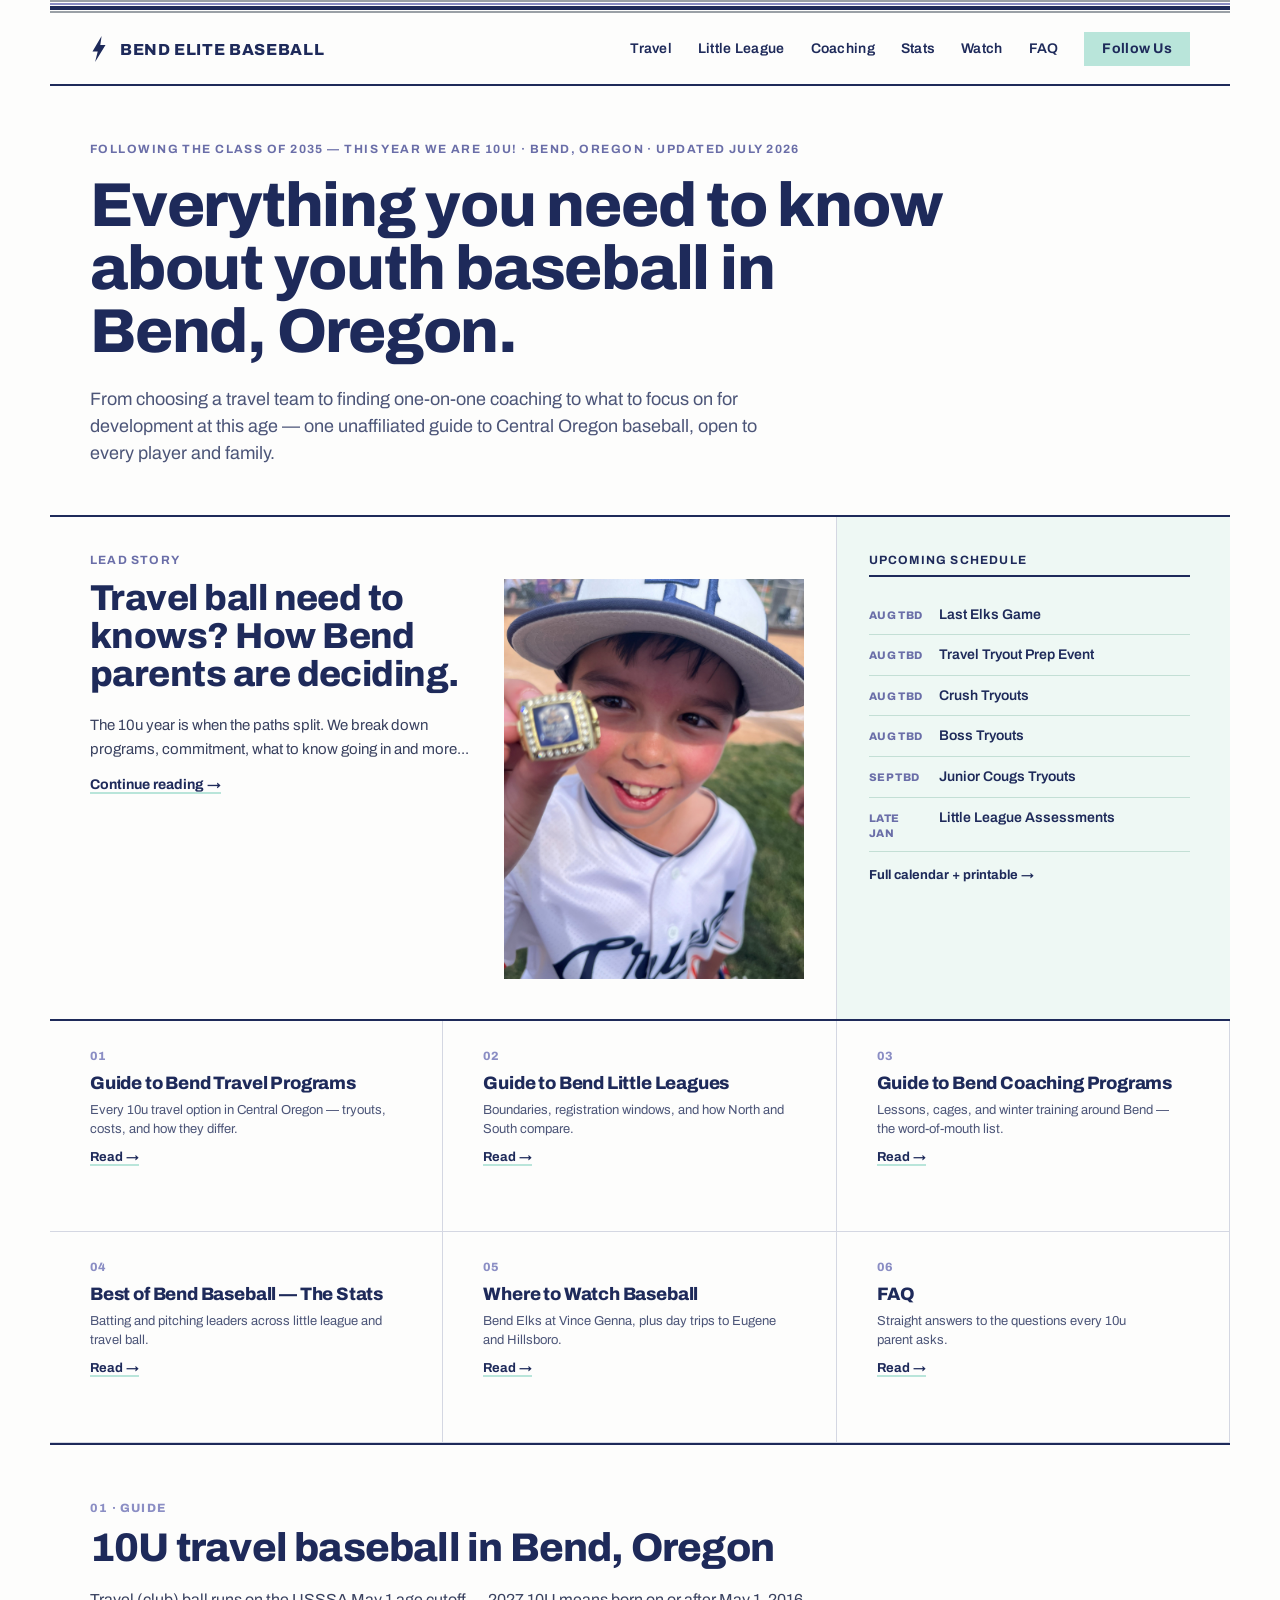
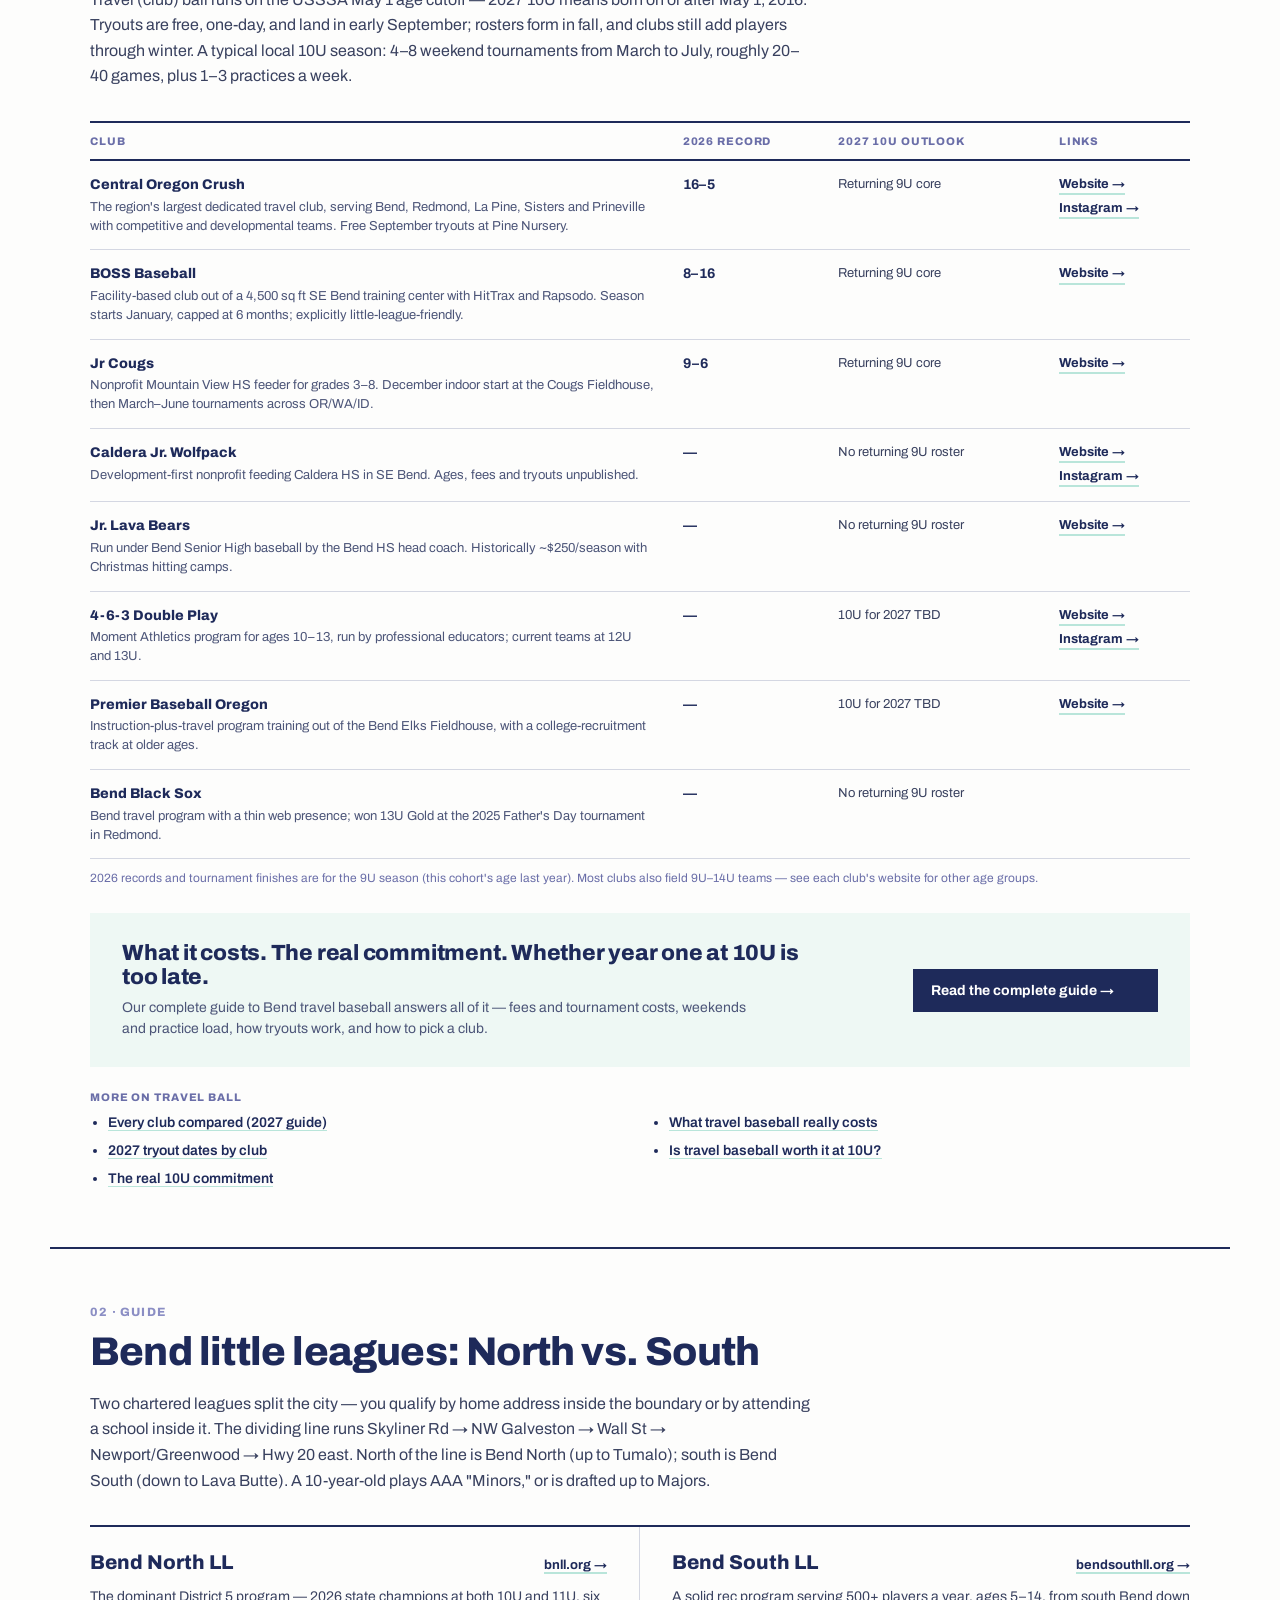
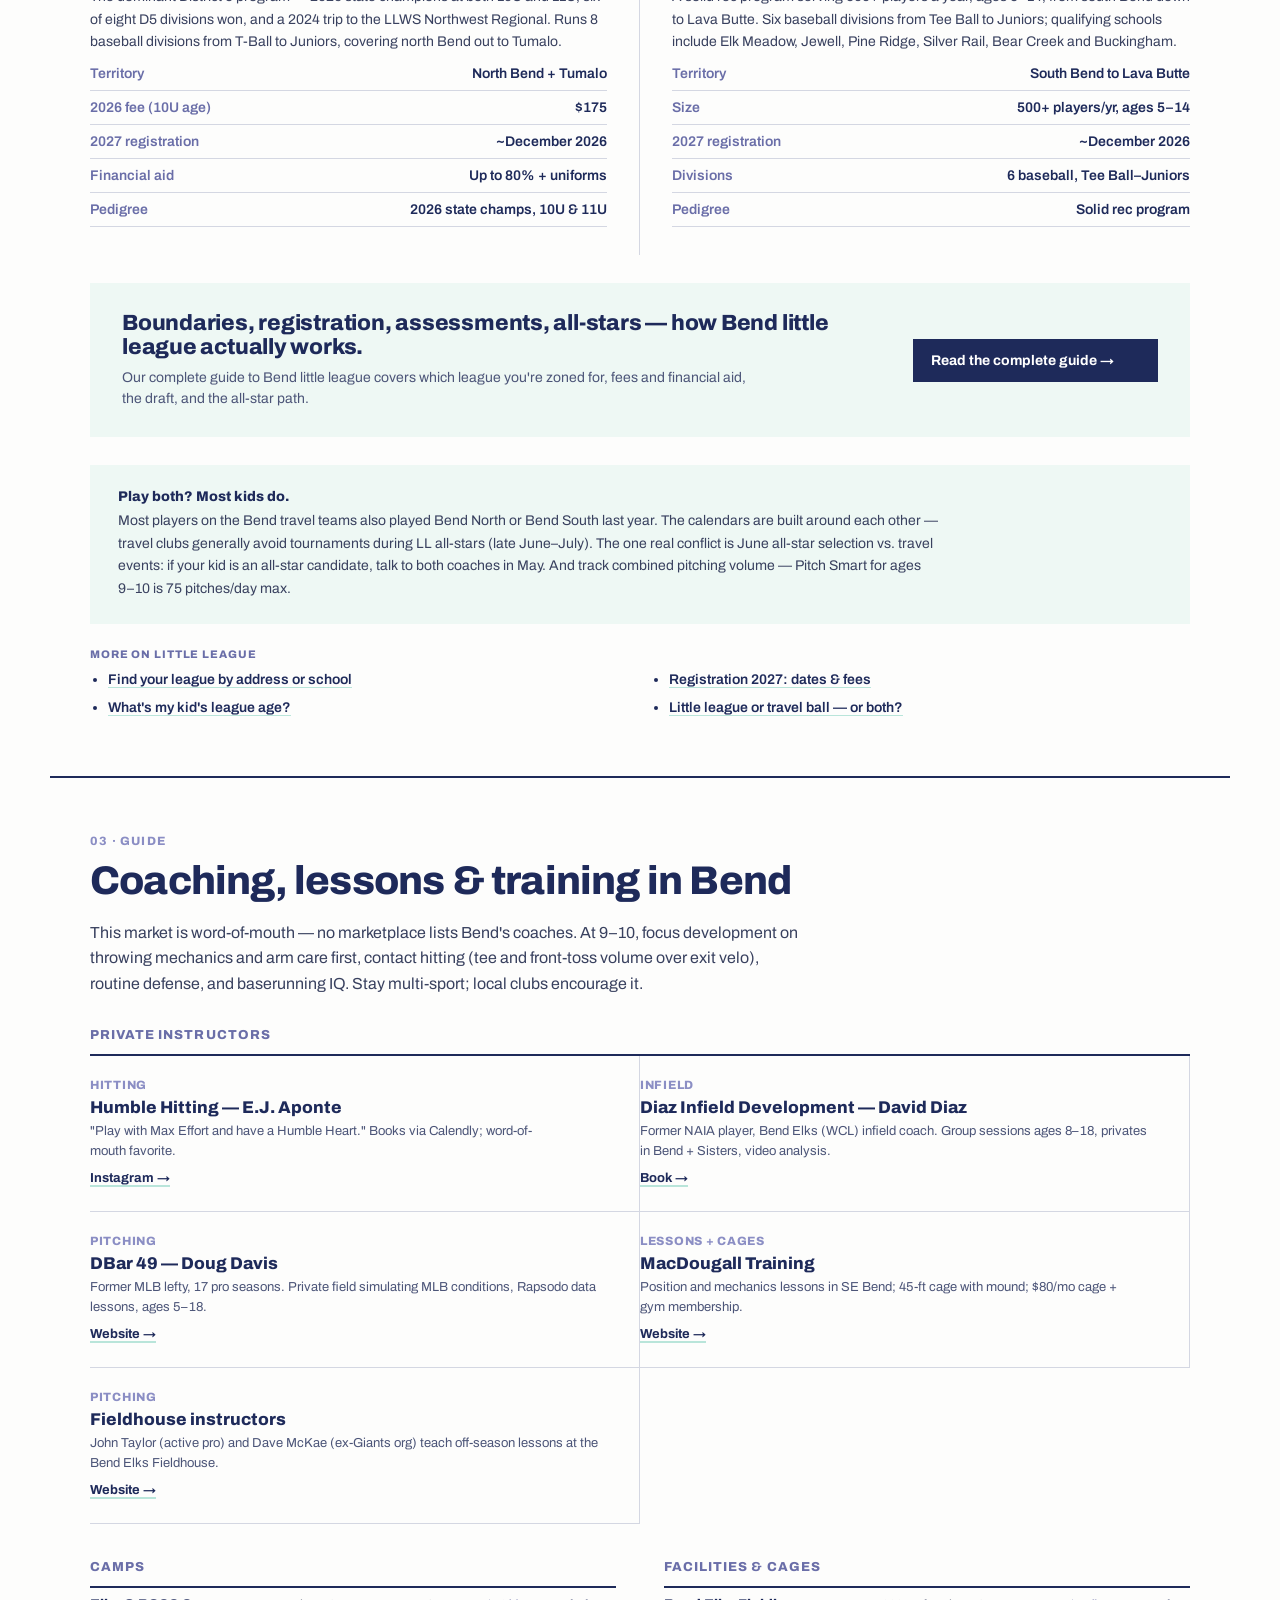
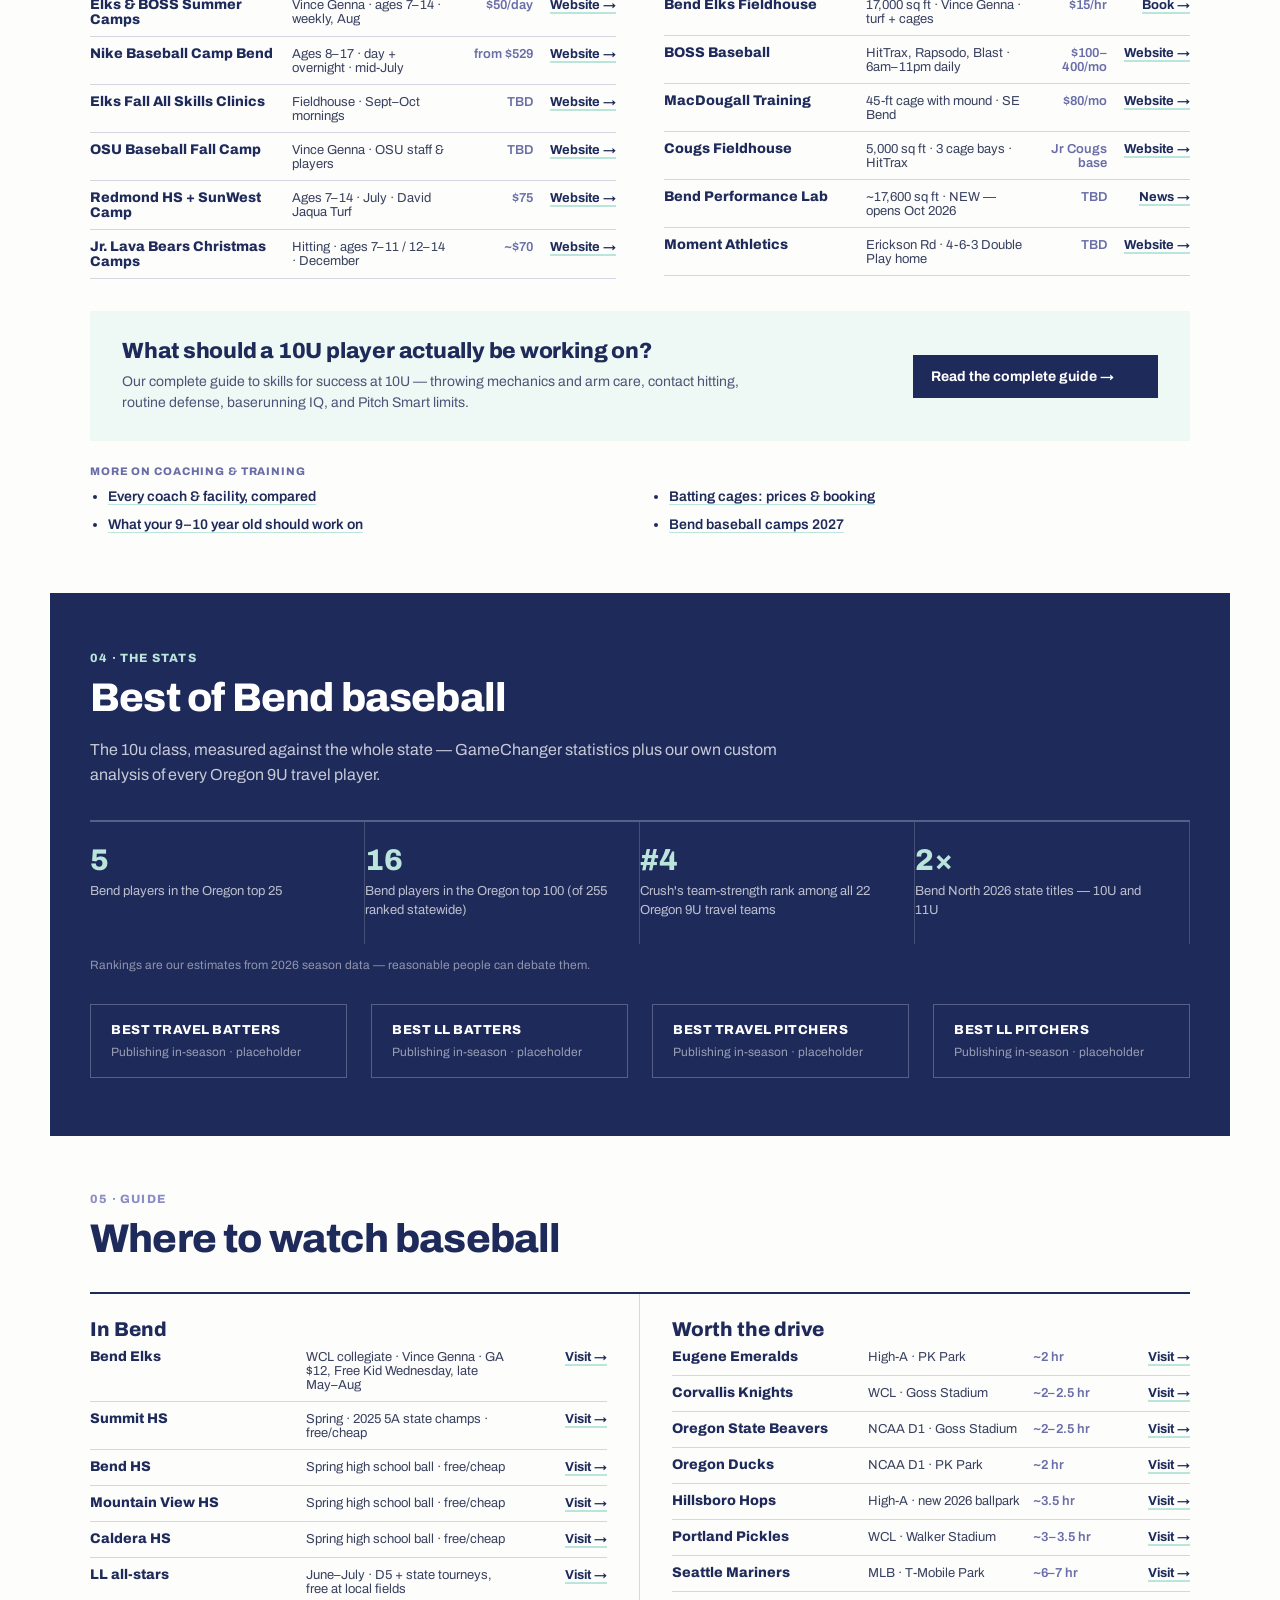
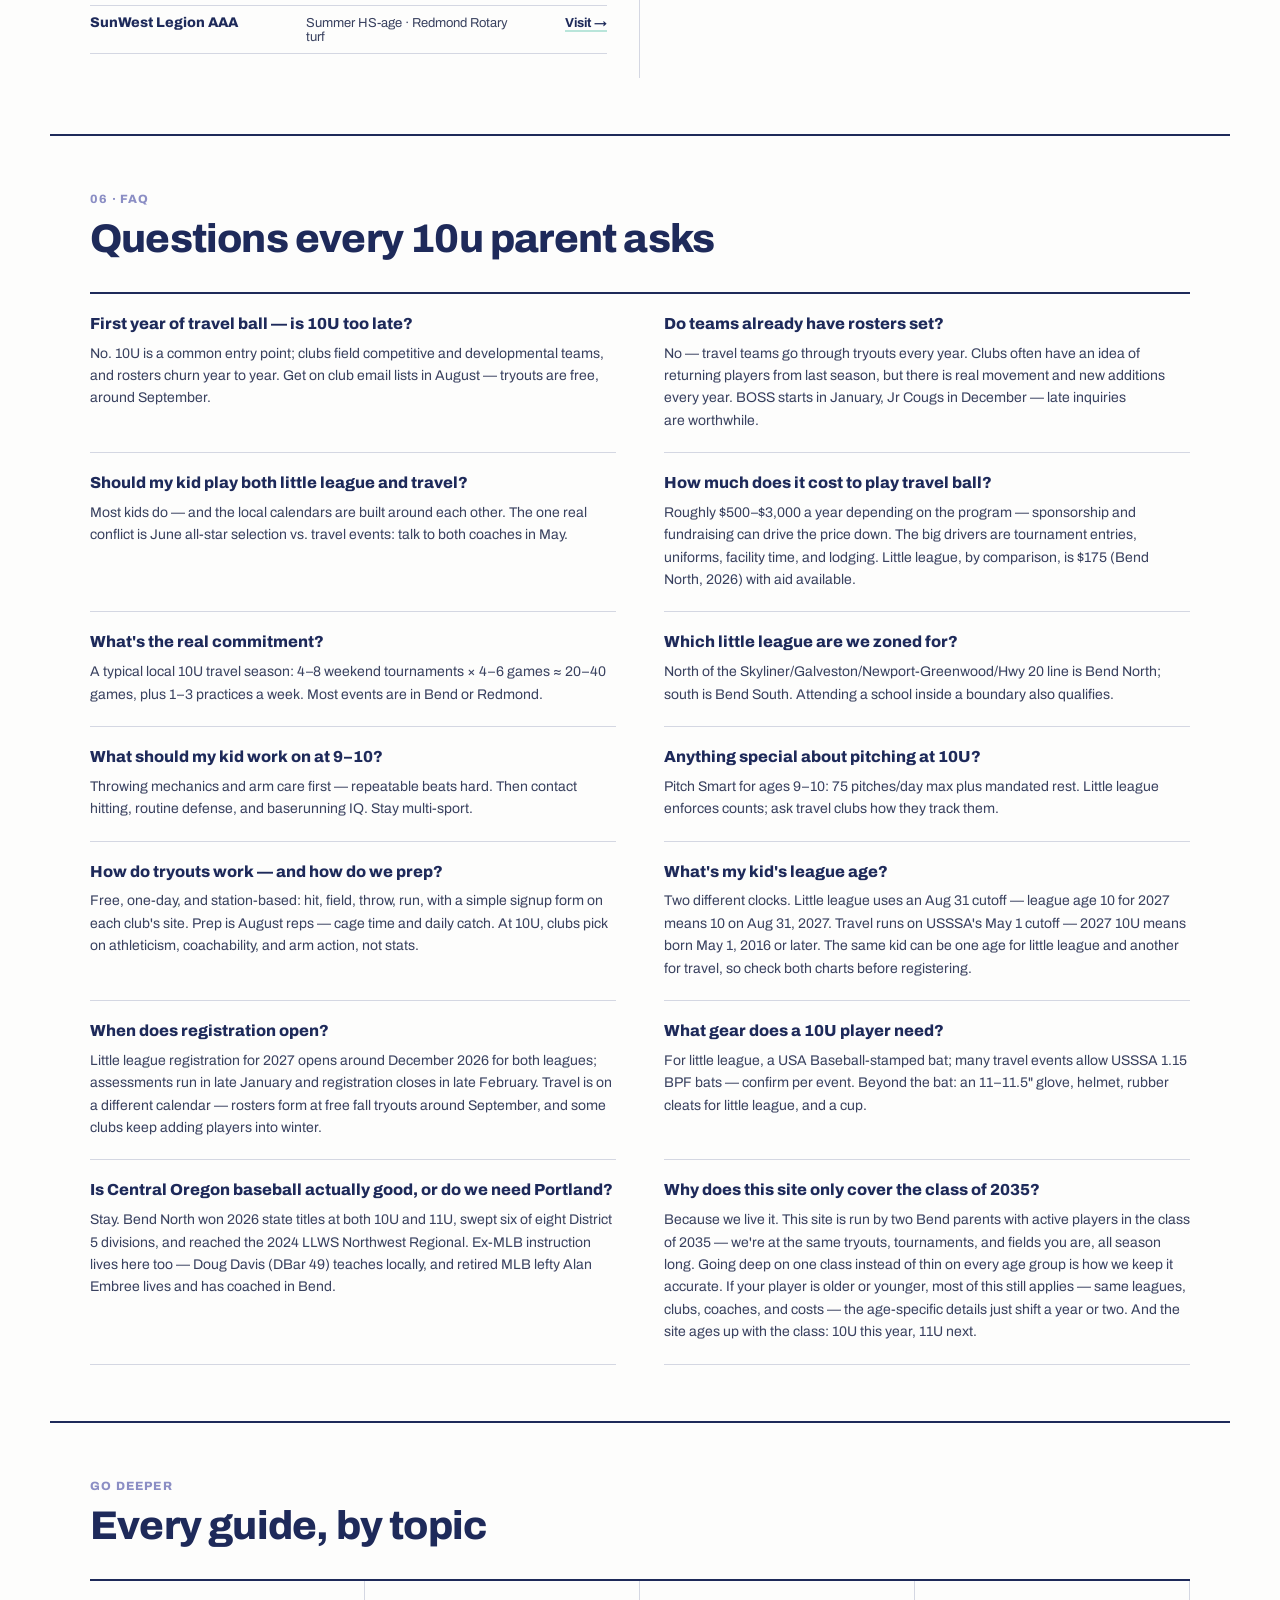
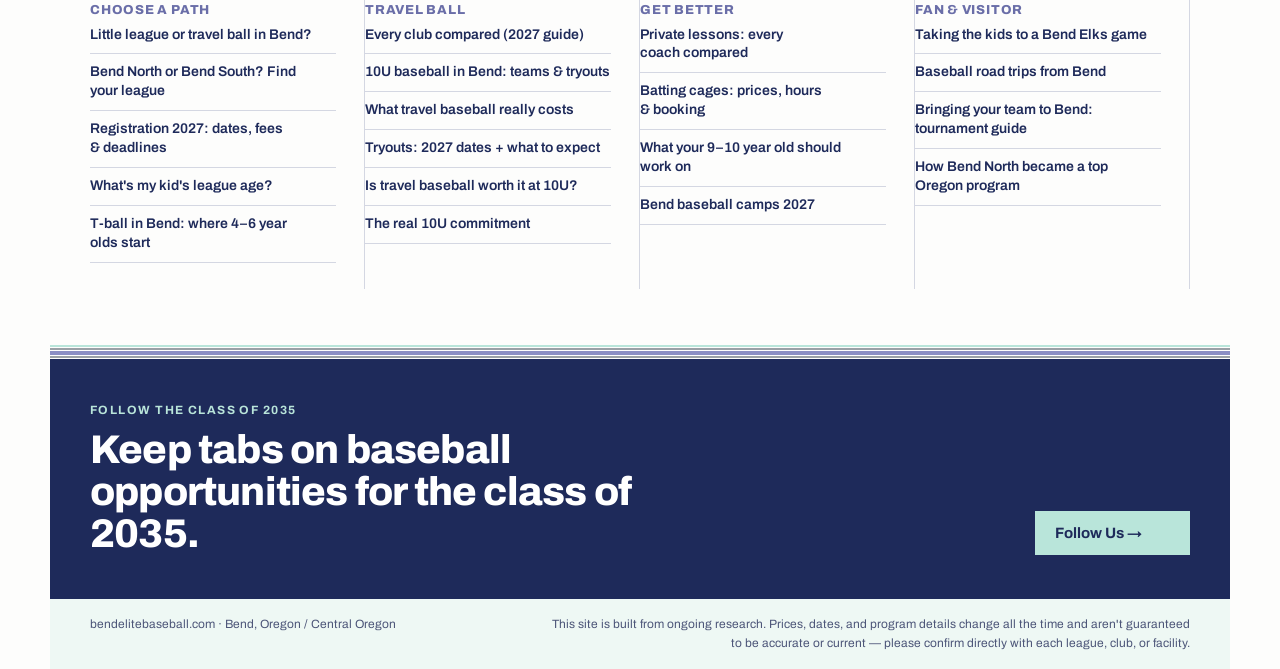
==== index.html @ acf5ce4c "Publish Bend Elite Baseball review site" ====
<!DOCTYPE html><html lang="en"> <head><meta charset="utf-8"><meta name="viewport" content="width=device-width, initial-scale=1"><title>Youth Baseball in Bend, Oregon — Travel Ball, Little League, Coaching &amp; Stats | Bend Elite Baseball</title><meta name="description" content="One unaffiliated guide to youth baseball in Bend and Central Oregon — travel clubs compared, Bend North vs. Bend South little league, private coaching, camps, statewide 10U stats, and where to watch. Following the class of 2035."><link rel="canonical" href="https://bendelitebaseball.com/"><meta property="og:title" content="Youth Baseball in Bend, Oregon — Travel Ball, Little League, Coaching &#38; Stats | Bend Elite Baseball"><meta property="og:description" content="One unaffiliated guide to youth baseball in Bend and Central Oregon — travel clubs compared, Bend North vs. Bend South little league, private coaching, camps, statewide 10U stats, and where to watch. Following the class of 2035."><meta property="og:type" content="website"><meta property="og:url" content="https://bendelitebaseball.com/"><link rel="preconnect" href="https://fonts.googleapis.com"><link rel="preconnect" href="https://fonts.gstatic.com" crossorigin><link href="https://fonts.googleapis.com/css2?family=Archivo:wght@400;600;700;800&display=swap" rel="stylesheet"><script type="application/ld+json">{"@context":"https://schema.org","@type":"FAQPage","mainEntity":[{"@type":"Question","name":"First year of travel ball — is 10U too late?","acceptedAnswer":{"@type":"Answer","text":"No. 10U is a common entry point; clubs field competitive and developmental teams, and rosters churn year to year. Get on club email lists in August — tryouts are free, around September."}},{"@type":"Question","name":"Do teams already have rosters set?","acceptedAnswer":{"@type":"Answer","text":"No — travel teams go through tryouts every year. Clubs often have an idea of returning players from last season, but there is real movement and new additions every year. BOSS starts in January, Jr Cougs in December — late inquiries are worthwhile."}},{"@type":"Question","name":"Should my kid play both little league and travel?","acceptedAnswer":{"@type":"Answer","text":"Most kids do — and the local calendars are built around each other. The one real conflict is June all-star selection vs. travel events: talk to both coaches in May."}},{"@type":"Question","name":"How much does it cost to play travel ball?","acceptedAnswer":{"@type":"Answer","text":"Roughly $500–$3,000 a year depending on the program — sponsorship and fundraising can drive the price down. The big drivers are tournament entries, uniforms, facility time, and lodging. Little league, by comparison, is $175 (Bend North, 2026) with aid available."}},{"@type":"Question","name":"What's the real commitment?","acceptedAnswer":{"@type":"Answer","text":"A typical local 10U travel season: 4–8 weekend tournaments × 4–6 games ≈ 20–40 games, plus 1–3 practices a week. Most events are in Bend or Redmond."}},{"@type":"Question","name":"Which little league are we zoned for?","acceptedAnswer":{"@type":"Answer","text":"North of the Skyliner/Galveston/Newport-Greenwood/Hwy 20 line is Bend North; south is Bend South. Attending a school inside a boundary also qualifies."}},{"@type":"Question","name":"What should my kid work on at 9–10?","acceptedAnswer":{"@type":"Answer","text":"Throwing mechanics and arm care first — repeatable beats hard. Then contact hitting, routine defense, and baserunning IQ. Stay multi-sport."}},{"@type":"Question","name":"Anything special about pitching at 10U?","acceptedAnswer":{"@type":"Answer","text":"Pitch Smart for ages 9–10: 75 pitches/day max plus mandated rest. Little league enforces counts; ask travel clubs how they track them."}},{"@type":"Question","name":"How do tryouts work — and how do we prep?","acceptedAnswer":{"@type":"Answer","text":"Free, one-day, and station-based: hit, field, throw, run, with a simple signup form on each club's site. Prep is August reps — cage time and daily catch. At 10U, clubs pick on athleticism, coachability, and arm action, not stats."}},{"@type":"Question","name":"What's my kid's league age?","acceptedAnswer":{"@type":"Answer","text":"Two different clocks. Little league uses an Aug 31 cutoff — league age 10 for 2027 means 10 on Aug 31, 2027. Travel runs on USSSA's May 1 cutoff — 2027 10U means born May 1, 2016 or later. The same kid can be one age for little league and another for travel, so check both charts before registering."}},{"@type":"Question","name":"When does registration open?","acceptedAnswer":{"@type":"Answer","text":"Little league registration for 2027 opens around December 2026 for both leagues; assessments run in late January and registration closes in late February. Travel is on a different calendar — rosters form at free fall tryouts around September, and some clubs keep adding players into winter."}},{"@type":"Question","name":"What gear does a 10U player need?","acceptedAnswer":{"@type":"Answer","text":"For little league, a USA Baseball-stamped bat; many travel events allow USSSA 1.15 BPF bats — confirm per event. Beyond the bat: an 11–11.5\" glove, helmet, rubber cleats for little league, and a cup."}},{"@type":"Question","name":"Is Central Oregon baseball actually good, or do we need Portland?","acceptedAnswer":{"@type":"Answer","text":"Stay. Bend North won 2026 state titles at both 10U and 11U, swept six of eight District 5 divisions, and reached the 2024 LLWS Northwest Regional. Ex-MLB instruction lives here too — Doug Davis (DBar 49) teaches locally, and retired MLB lefty Alan Embree lives and has coached in Bend."}},{"@type":"Question","name":"Why does this site only cover the class of 2035?","acceptedAnswer":{"@type":"Answer","text":"Because we live it. This site is run by two Bend parents with active players in the class of 2035 — we're at the same tryouts, tournaments, and fields you are, all season long. Going deep on one class instead of thin on every age group is how we keep it accurate. If your player is older or younger, most of this still applies — same leagues, clubs, coaches, and costs — the age-specific details just shift a year or two. And the site ages up with the class: 10U this year, 11U next."}}]}</script><link rel="stylesheet" href="/_astro/index.BP2WsEwS.css"></head> <body> <div class="page"> <div class="stripe-hem" aria-hidden="true"> <div style="background:#9aa0a6"></div> <div style="background:#8b8ec4"></div> <div style="background:#1e2a5a"></div> <div style="background:#9aa0a6"></div> <div style="background:#b9e5da"></div> </div> <header class="nav"> <div class="nav-brand"> <svg width="18" height="26" viewBox="0 0 12 20" fill="#1e2a5a" aria-hidden="true"> <path d="M8 0 L1 12 L5 12 L3 20 L11 7 L7 7 Z"></path> </svg> <span class="nav-brand-name">BEND ELITE BASEBALL</span> </div> <nav class="nav-links" aria-label="Sections"> <a href="#travel">Travel</a><a href="#littleleague">Little League</a><a href="#coaching">Coaching</a><a href="#stats">Stats</a><a href="#watch">Watch</a><a href="#faq">FAQ</a> <a href="#subscribe" class="btn-mint">Follow Us</a> </nav> </header> <section class="hero"> <p class="kicker">
FOLLOWING THE CLASS OF 2035 — THIS YEAR WE ARE 10U! · BEND, OREGON · UPDATED JULY 2026
</p> <h1>Everything you need to know about youth baseball in Bend, Oregon.</h1> <p class="hero-sub">
From choosing a travel team to finding one-on-one coaching to what to focus on for
          development at this age — one unaffiliated guide to Central Oregon baseball, open to every
          player and family.
</p> </section> <section class="lead-row"> <div class="lead-story"> <p class="lead-kicker">LEAD STORY</p> <div class="lead-grid"> <div> <h2>Travel ball need to knows? How Bend parents are deciding.</h2> <p class="lead-blurb">
The 10u year is when the paths split. We break down programs, commitment, what to
                know going in and more...
</p> <a href="#travel" class="link-mint">Continue reading →</a> </div> <div class="lead-photo"> <img src="/images/jack.jpg" alt="10u player holding a championship ring"> </div> </div> </div> <aside class="schedule"> <p class="schedule-head">UPCOMING SCHEDULE</p> <div class="schedule-row"> <span class="schedule-date">AUG TBD</span> <span class="schedule-name">Last Elks Game</span> </div><div class="schedule-row"> <span class="schedule-date">AUG TBD</span> <span class="schedule-name">Travel Tryout Prep Event</span> </div><div class="schedule-row"> <span class="schedule-date">AUG TBD</span> <span class="schedule-name">Crush Tryouts</span> </div><div class="schedule-row"> <span class="schedule-date">AUG TBD</span> <span class="schedule-name">Boss Tryouts</span> </div><div class="schedule-row"> <span class="schedule-date">SEP TBD</span> <span class="schedule-name">Junior Cougs Tryouts</span> </div><div class="schedule-row"> <span class="schedule-date">LATE JAN</span> <span class="schedule-name">Little League Assessments</span> </div> <a href="#calendar" class="schedule-more">Full calendar + printable →</a> </aside> </section> <section class="guide-grid"> <a href="#travel" class="guide-cell"> <div class="guide-num">01</div> <h3>Guide to Bend Travel Programs</h3> <div class="guide-blurb">Every 10u travel option in Central Oregon — tryouts, costs, and how they differ.</div> <div class="guide-read">Read →</div> </a><a href="#littleleague" class="guide-cell"> <div class="guide-num">02</div> <h3>Guide to Bend Little Leagues</h3> <div class="guide-blurb">Boundaries, registration windows, and how North and South compare.</div> <div class="guide-read">Read →</div> </a><a href="#coaching" class="guide-cell"> <div class="guide-num">03</div> <h3>Guide to Bend Coaching Programs</h3> <div class="guide-blurb">Lessons, cages, and winter training around Bend — the word-of-mouth list.</div> <div class="guide-read">Read →</div> </a><a href="#stats" class="guide-cell"> <div class="guide-num">04</div> <h3>Best of Bend Baseball — The Stats</h3> <div class="guide-blurb">Batting and pitching leaders across little league and travel ball.</div> <div class="guide-read">Read →</div> </a><a href="#watch" class="guide-cell"> <div class="guide-num">05</div> <h3>Where to Watch Baseball</h3> <div class="guide-blurb">Bend Elks at Vince Genna, plus day trips to Eugene and Hillsboro.</div> <div class="guide-read">Read →</div> </a><a href="#faq" class="guide-cell"> <div class="guide-num">06</div> <h3>FAQ</h3> <div class="guide-blurb">Straight answers to the questions every 10u parent asks.</div> <div class="guide-read">Read →</div> </a> </section> <!-- ============ TRAVEL ============ --> <section id="travel" class="section"> <p class="section-kicker">01 · GUIDE</p> <h2>10U travel baseball in Bend, Oregon</h2> <p class="section-intro">
Travel (club) ball runs on the USSSA May 1 age cutoff — 2027 10U means born on or after
          May 1, 2016. Tryouts are free, one-day, and land in early September; rosters form in fall,
          and clubs still add players through winter. A typical local 10U season: 4–8 weekend
          tournaments from March to July, roughly 20–40 games, plus 1–3 practices a week.
</p> <div class="club-table"> <div class="club-head"> <span>CLUB</span><span>2026 RECORD</span><span>2027 10U OUTLOOK</span><span>LINKS</span> </div> <div class="club-row"> <span> <span class="club-name">Central Oregon Crush</span> <span class="club-identity">The region&#39;s largest dedicated travel club, serving Bend, Redmond, La Pine, Sisters and Prineville with competitive and developmental teams. Free September tryouts at Pine Nursery.</span> </span> <span class="club-rank">16–5</span> <span class="club-outlook">Returning 9U core</span> <span class="club-links"> <a href="https://www.centraloregoncrush.com/" target="_blank" rel="noopener" class="link-out">
Website →
</a>  <a href="https://www.instagram.com/co_crush_official/" target="_blank" rel="noopener" class="link-out">
Instagram →
</a> </span> </div><div class="club-row"> <span> <span class="club-name">BOSS Baseball</span> <span class="club-identity">Facility-based club out of a 4,500 sq ft SE Bend training center with HitTrax and Rapsodo. Season starts January, capped at 6 months; explicitly little-league-friendly.</span> </span> <span class="club-rank">8–16</span> <span class="club-outlook">Returning 9U core</span> <span class="club-links"> <a href="https://www.bossbaseballperformance.com/" target="_blank" rel="noopener" class="link-out">
Website →
</a>   </span> </div><div class="club-row"> <span> <span class="club-name">Jr Cougs</span> <span class="club-identity">Nonprofit Mountain View HS feeder for grades 3–8. December indoor start at the Cougs Fieldhouse, then March–June tournaments across OR/WA/ID.</span> </span> <span class="club-rank">9–6</span> <span class="club-outlook">Returning 9U core</span> <span class="club-links"> <a href="https://www.cougsbaseball.com/jrcougs" target="_blank" rel="noopener" class="link-out">
Website →
</a>   </span> </div><div class="club-row"> <span> <span class="club-name">Caldera Jr. Wolfpack</span> <span class="club-identity">Development-first nonprofit feeding Caldera HS in SE Bend. Ages, fees and tryouts unpublished.</span> </span> <span class="club-rank">—</span> <span class="club-outlook">No returning 9U roster</span> <span class="club-links"> <a href="https://jrwolfpackbaseball.godaddysites.com/" target="_blank" rel="noopener" class="link-out">
Website →
</a>  <a href="https://www.instagram.com/calderajrwolfpack/" target="_blank" rel="noopener" class="link-out">
Instagram →
</a> </span> </div><div class="club-row"> <span> <span class="club-name">Jr. Lava Bears</span> <span class="club-identity">Run under Bend Senior High baseball by the Bend HS head coach. Historically ~$250/season with Christmas hitting camps.</span> </span> <span class="club-rank">—</span> <span class="club-outlook">No returning 9U roster</span> <span class="club-links"> <a href="https://bendhighbaseball.wordpress.com/jr-lavabears/" target="_blank" rel="noopener" class="link-out">
Website →
</a>   </span> </div><div class="club-row"> <span> <span class="club-name">4-6-3 Double Play</span> <span class="club-identity">Moment Athletics program for ages 10–13, run by professional educators; current teams at 12U and 13U.</span> </span> <span class="club-rank">—</span> <span class="club-outlook">10U for 2027 TBD</span> <span class="club-links"> <a href="https://www.momentathleticsbend.com/4-6-3-double-play-baseball" target="_blank" rel="noopener" class="link-out">
Website →
</a>  <a href="https://www.instagram.com/doubleplaybaseballbend/" target="_blank" rel="noopener" class="link-out">
Instagram →
</a> </span> </div><div class="club-row"> <span> <span class="club-name">Premier Baseball Oregon</span> <span class="club-identity">Instruction-plus-travel program training out of the Bend Elks Fieldhouse, with a college-recruitment track at older ages.</span> </span> <span class="club-rank">—</span> <span class="club-outlook">10U for 2027 TBD</span> <span class="club-links"> <a href="https://www.premierbaseballoregon.com/" target="_blank" rel="noopener" class="link-out">
Website →
</a>   </span> </div><div class="club-row"> <span> <span class="club-name">Bend Black Sox</span> <span class="club-identity">Bend travel program with a thin web presence; won 13U Gold at the 2025 Father&#39;s Day tournament in Redmond.</span> </span> <span class="club-rank">—</span> <span class="club-outlook">No returning 9U roster</span> <span class="club-links">    </span> </div> <p class="table-footnote">
2026 records and tournament finishes are for the 9U season (this cohort's age last
            year). Most clubs also field 9U–14U teams — see each club's website for other age
            groups.
</p> </div> <div class="cta-band"> <div> <h3>What it costs. The real commitment. Whether year one at 10U is too late.</h3> <p class="cta-sub">
Our complete guide to Bend travel baseball answers all of it — fees and tournament
              costs, weekends and practice load, how tryouts work, and how to pick a club.
</p> </div> <a href="#subscribe" class="btn-navy">Read the complete guide →</a> </div> <div class="more-links"> <p class="more-links-head">MORE ON TRAVEL BALL</p> <ul> <li> <a href="#subscribe">Every club compared (2027 guide)</a> </li><li> <a href="#subscribe">What travel baseball really costs</a> </li><li> <a href="#subscribe">2027 tryout dates by club</a> </li><li> <a href="#subscribe">Is travel baseball worth it at 10U?</a> </li><li> <a href="#subscribe">The real 10U commitment</a> </li> </ul> </div> </section> <!-- ============ LITTLE LEAGUE ============ --> <section id="littleleague" class="section"> <p class="section-kicker">02 · GUIDE</p> <h2>Bend little leagues: North vs. South</h2> <p class="section-intro">
Two chartered leagues split the city — you qualify by home address inside the boundary or
          by attending a school inside it. The dividing line runs Skyliner Rd → NW Galveston → Wall
          St → Newport/Greenwood → Hwy 20 east. North of the line is Bend North (up to Tumalo);
          south is Bend South (down to Lava Butte). A 10-year-old plays AAA "Minors," or is drafted
          up to Majors.
</p> <div class="ll-grid"> <div class="ll-card"> <div class="ll-card-head"> <h3>Bend North LL</h3> <a href="https://www.bnll.org/" target="_blank" rel="noopener">bnll.org →</a> </div> <p>
The dominant District 5 program — 2026 state champions at both 10U and 11U, six of
              eight D5 divisions won, and a 2024 trip to the LLWS Northwest Regional. Runs 8
              baseball divisions from T-Ball to Juniors, covering north Bend out to Tumalo.
</p> <div class="kv-row"> <span class="kv-k">Territory</span> <span class="kv-v">North Bend + Tumalo</span> </div><div class="kv-row"> <span class="kv-k">2026 fee (10U age)</span> <span class="kv-v">$175</span> </div><div class="kv-row"> <span class="kv-k">2027 registration</span> <span class="kv-v">~December 2026</span> </div><div class="kv-row"> <span class="kv-k">Financial aid</span> <span class="kv-v">Up to 80% + uniforms</span> </div><div class="kv-row"> <span class="kv-k">Pedigree</span> <span class="kv-v">2026 state champs, 10U &amp; 11U</span> </div> </div> <div class="ll-card"> <div class="ll-card-head"> <h3>Bend South LL</h3> <a href="https://www.bendsouthll.org/" target="_blank" rel="noopener">
bendsouthll.org →
</a> </div> <p>
A solid rec program serving 500+ players a year, ages 5–14, from south Bend down to
              Lava Butte. Six baseball divisions from Tee Ball to Juniors; qualifying schools
              include Elk Meadow, Jewell, Pine Ridge, Silver Rail, Bear Creek and Buckingham.
</p> <div class="kv-row"> <span class="kv-k">Territory</span> <span class="kv-v">South Bend to Lava Butte</span> </div><div class="kv-row"> <span class="kv-k">Size</span> <span class="kv-v">500+ players/yr, ages 5–14</span> </div><div class="kv-row"> <span class="kv-k">2027 registration</span> <span class="kv-v">~December 2026</span> </div><div class="kv-row"> <span class="kv-k">Divisions</span> <span class="kv-v">6 baseball, Tee Ball–Juniors</span> </div><div class="kv-row"> <span class="kv-k">Pedigree</span> <span class="kv-v">Solid rec program</span> </div> </div> </div> <div class="cta-band"> <div> <h3>Boundaries, registration, assessments, all-stars — how Bend little league actually works.</h3> <p class="cta-sub">
Our complete guide to Bend little league covers which league you're zoned for, fees
              and financial aid, the draft, and the all-star path.
</p> </div> <a href="#subscribe" class="btn-navy">Read the complete guide →</a> </div> <div class="callout"> <h3>Play both? Most kids do.</h3> <p>
Most players on the Bend travel teams also played Bend North or Bend South last year.
            The calendars are built around each other — travel clubs generally avoid tournaments
            during LL all-stars (late June–July). The one real conflict is June all-star selection
            vs. travel events: if your kid is an all-star candidate, talk to both coaches in May.
            And track combined pitching volume — Pitch Smart for ages 9–10 is 75 pitches/day max.
</p> </div> <div class="more-links"> <p class="more-links-head">MORE ON LITTLE LEAGUE</p> <ul> <li> <a href="#subscribe">Find your league by address or school</a> </li><li> <a href="#subscribe">Registration 2027: dates &amp; fees</a> </li><li> <a href="#subscribe">What&#39;s my kid&#39;s league age?</a> </li><li> <a href="#subscribe">Little league or travel ball — or both?</a> </li> </ul> </div> </section> <!-- ============ COACHING ============ --> <section id="coaching" class="section"> <p class="section-kicker">03 · GUIDE</p> <h2>Coaching, lessons &amp; training in Bend</h2> <p class="section-intro">
This market is word-of-mouth — no marketplace lists Bend's coaches. At 9–10, focus
          development on throwing mechanics and arm care first, contact hitting (tee and front-toss
          volume over exit velo), routine defense, and baserunning IQ. Stay multi-sport; local clubs
          encourage it.
</p> <p class="subhead" style="margin-top:32px">PRIVATE INSTRUCTORS</p> <div class="coach-grid"> <div class="coach-card"> <div class="coach-tag">HITTING</div> <h3>Humble Hitting — E.J. Aponte</h3> <div class="coach-blurb">&quot;Play with Max Effort and have a Humble Heart.&quot; Books via Calendly; word-of-mouth favorite.</div> <a href="https://www.instagram.com/humble.hitting/" target="_blank" rel="noopener" class="link-out"> Instagram → </a> </div><div class="coach-card"> <div class="coach-tag">INFIELD</div> <h3>Diaz Infield Development — David Diaz</h3> <div class="coach-blurb">Former NAIA player, Bend Elks (WCL) infield coach. Group sessions ages 8–18, privates in Bend + Sisters, video analysis.</div> <a href="https://linktr.ee/diazinfielddevelopment" target="_blank" rel="noopener" class="link-out"> Book → </a> </div><div class="coach-card"> <div class="coach-tag">PITCHING</div> <h3>DBar 49 — Doug Davis</h3> <div class="coach-blurb">Former MLB lefty, 17 pro seasons. Private field simulating MLB conditions, Rapsodo data lessons, ages 5–18.</div> <a href="https://dbar49.com/" target="_blank" rel="noopener" class="link-out"> Website → </a> </div><div class="coach-card"> <div class="coach-tag">LESSONS + CAGES</div> <h3>MacDougall Training</h3> <div class="coach-blurb">Position and mechanics lessons in SE Bend; 45-ft cage with mound; $80/mo cage + gym membership.</div> <a href="https://www.macdougallbaseball.com/" target="_blank" rel="noopener" class="link-out"> Website → </a> </div><div class="coach-card"> <div class="coach-tag">PITCHING</div> <h3>Fieldhouse instructors</h3> <div class="coach-blurb">John Taylor (active pro) and Dave McKae (ex-Giants org) teach off-season lessons at the Bend Elks Fieldhouse.</div> <a href="https://www.bendelks.com/lessons" target="_blank" rel="noopener" class="link-out"> Website → </a> </div> </div> <div class="train-cols"> <div> <p class="subhead">CAMPS</p> <div class="train-table"> <div class="train-row"> <span class="train-name">Elks &amp; BOSS Summer Camps</span> <span class="train-detail">Vince Genna · ages 7–14 · weekly, Aug</span> <span class="train-price">$50/day</span> <a href="https://www.bendelks.com/camps" target="_blank" rel="noopener" class="link-out"> Website → </a> </div><div class="train-row"> <span class="train-name">Nike Baseball Camp Bend</span> <span class="train-detail">Ages 8–17 · day + overnight · mid-July</span> <span class="train-price">from $529</span> <a href="https://www.ussportscamps.com/baseball/nike/nike-baseball-camp-bend" target="_blank" rel="noopener" class="link-out"> Website → </a> </div><div class="train-row"> <span class="train-name">Elks Fall All Skills Clinics</span> <span class="train-detail">Fieldhouse · Sept–Oct mornings</span> <span class="train-price">TBD</span> <a href="https://www.bendelks.com/camps" target="_blank" rel="noopener" class="link-out"> Website → </a> </div><div class="train-row"> <span class="train-name">OSU Baseball Fall Camp</span> <span class="train-detail">Vince Genna · OSU staff &amp; players</span> <span class="train-price">TBD</span> <a href="https://www.bendelks.com/upcomingcamps/oregon-state-baseball-camp" target="_blank" rel="noopener" class="link-out"> Website → </a> </div><div class="train-row"> <span class="train-name">Redmond HS + SunWest Camp</span> <span class="train-detail">Ages 7–14 · July · David Jaqua Turf</span> <span class="train-price">$75</span> <a href="https://www.playnsports.com/event/summer-2026-redmond-baseball-youth-camp/" target="_blank" rel="noopener" class="link-out"> Website → </a> </div><div class="train-row"> <span class="train-name">Jr. Lava Bears Christmas Camps</span> <span class="train-detail">Hitting · ages 7–11 / 12–14 · December</span> <span class="train-price">~$70</span> <a href="https://bendhighbaseball.wordpress.com/jr-lavabears/" target="_blank" rel="noopener" class="link-out"> Website → </a> </div> </div> </div> <div> <p class="subhead">FACILITIES &amp; CAGES</p> <div class="train-table"> <div class="train-row"> <span class="train-name">Bend Elks Fieldhouse</span> <span class="train-detail">17,000 sq ft · Vince Genna · turf + cages</span> <span class="train-price">$15/hr</span> <a href="https://portal.sportskey.com/venues/bend-fieldhouse" target="_blank" rel="noopener" class="link-out"> Book → </a> </div><div class="train-row"> <span class="train-name">BOSS Baseball</span> <span class="train-detail">HitTrax, Rapsodo, Blast · 6am–11pm daily</span> <span class="train-price">$100–400/mo</span> <a href="https://www.bossbaseballperformance.com/memberships" target="_blank" rel="noopener" class="link-out"> Website → </a> </div><div class="train-row"> <span class="train-name">MacDougall Training</span> <span class="train-detail">45-ft cage with mound · SE Bend</span> <span class="train-price">$80/mo</span> <a href="https://www.macdougallbaseball.com/" target="_blank" rel="noopener" class="link-out"> Website → </a> </div><div class="train-row"> <span class="train-name">Cougs Fieldhouse</span> <span class="train-detail">5,000 sq ft · 3 cage bays · HitTrax</span> <span class="train-price">Jr Cougs base</span> <a href="https://www.cougsbaseball.com/fieldhouse" target="_blank" rel="noopener" class="link-out"> Website → </a> </div><div class="train-row"> <span class="train-name">Bend Performance Lab</span> <span class="train-detail">~17,600 sq ft · NEW — opens Oct 2026</span> <span class="train-price">TBD</span> <a href="https://bendbulletin.com/2026/03/26/bend-indoor-baseball-softball-facility-targets-october-opening/" target="_blank" rel="noopener" class="link-out"> News → </a> </div><div class="train-row"> <span class="train-name">Moment Athletics</span> <span class="train-detail">Erickson Rd · 4-6-3 Double Play home</span> <span class="train-price">TBD</span> <a href="https://www.momentathleticsbend.com/" target="_blank" rel="noopener" class="link-out"> Website → </a> </div> </div> </div> </div> <div class="cta-band" style="margin-top:32px"> <div> <h3>What should a 10U player actually be working on?</h3> <p class="cta-sub">
Our complete guide to skills for success at 10U — throwing mechanics and arm care,
              contact hitting, routine defense, baserunning IQ, and Pitch Smart limits.
</p> </div> <a href="#subscribe" class="btn-navy">Read the complete guide →</a> </div> <div class="more-links"> <p class="more-links-head">MORE ON COACHING &amp; TRAINING</p> <ul> <li> <a href="#subscribe">Every coach &amp; facility, compared</a> </li><li> <a href="#subscribe">Batting cages: prices &amp; booking</a> </li><li> <a href="#subscribe">What your 9–10 year old should work on</a> </li><li> <a href="#subscribe">Bend baseball camps 2027</a> </li> </ul> </div> </section> <!-- ============ STATS ============ --> <section id="stats" class="section section-stats"> <p class="section-kicker">04 · THE STATS</p> <h2>Best of Bend baseball</h2> <p class="section-intro">
The 10u class, measured against the whole state — GameChanger statistics plus our own
          custom analysis of every Oregon 9U travel player.
</p> <div class="stat-tiles"> <div class="stat-tile"> <div class="stat-num">5</div> <div class="stat-label">Bend players in the Oregon top 25</div> </div><div class="stat-tile"> <div class="stat-num">16</div> <div class="stat-label">Bend players in the Oregon top 100 (of 255 ranked statewide)</div> </div><div class="stat-tile"> <div class="stat-num">#4</div> <div class="stat-label">Crush&#39;s team-strength rank among all 22 Oregon 9U travel teams</div> </div><div class="stat-tile"> <div class="stat-num">2×</div> <div class="stat-label">Bend North 2026 state titles — 10U and 11U</div> </div> </div> <p class="stat-disclaimer">
Rankings are our estimates from 2026 season data — reasonable people can debate them.
</p> <div class="board-grid"> <div class="board-card"> <h3>BEST TRAVEL BATTERS</h3> <div class="board-note">Publishing in-season · placeholder</div> </div><div class="board-card"> <h3>BEST LL BATTERS</h3> <div class="board-note">Publishing in-season · placeholder</div> </div><div class="board-card"> <h3>BEST TRAVEL PITCHERS</h3> <div class="board-note">Publishing in-season · placeholder</div> </div><div class="board-card"> <h3>BEST LL PITCHERS</h3> <div class="board-note">Publishing in-season · placeholder</div> </div> </div> </section> <!-- ============ WATCH ============ --> <section id="watch" class="section"> <p class="section-kicker">05 · GUIDE</p> <h2>Where to watch baseball</h2> <div class="watch-grid"> <div class="watch-col"> <h3>In Bend</h3> <div class="watch-row"> <span class="watch-team">Bend Elks</span> <span class="watch-detail">WCL collegiate · Vince Genna · GA $12, Free Kid Wednesday, late May–Aug</span> <a href="https://www.bendelks.com/" target="_blank" rel="noopener" class="link-out">
Visit →
</a> </div><div class="watch-row"> <span class="watch-team">Summit HS</span> <span class="watch-detail">Spring · 2025 5A state champs · free/cheap</span> <a href="https://www.maxpreps.com/or/bend/summit-storm/baseball/" target="_blank" rel="noopener" class="link-out">
Visit →
</a> </div><div class="watch-row"> <span class="watch-team">Bend HS</span> <span class="watch-detail">Spring high school ball · free/cheap</span> <a href="https://bendhighbaseball.wordpress.com/" target="_blank" rel="noopener" class="link-out">
Visit →
</a> </div><div class="watch-row"> <span class="watch-team">Mountain View HS</span> <span class="watch-detail">Spring high school ball · free/cheap</span> <a href="https://www.cougsbaseball.com/" target="_blank" rel="noopener" class="link-out">
Visit →
</a> </div><div class="watch-row"> <span class="watch-team">Caldera HS</span> <span class="watch-detail">Spring high school ball · free/cheap</span> <a href="https://jrwolfpackbaseball.godaddysites.com/" target="_blank" rel="noopener" class="link-out">
Visit →
</a> </div><div class="watch-row"> <span class="watch-team">LL all-stars</span> <span class="watch-detail">June–July · D5 + state tourneys, free at local fields</span> <a href="https://clubs.bluesombrero.com/Default.aspx?tabid=1051089" target="_blank" rel="noopener" class="link-out">
Visit →
</a> </div><div class="watch-row"> <span class="watch-team">SunWest Legion AAA</span> <span class="watch-detail">Summer HS-age · Redmond Rotary turf</span> <a href="https://www.sunwestbaseball.com/" target="_blank" rel="noopener" class="link-out">
Visit →
</a> </div> </div> <div class="watch-col"> <h3>Worth the drive</h3> <div class="watch-row watch-row-trip"> <span class="watch-team">Eugene Emeralds</span> <span class="watch-detail">High-A · PK Park</span> <span class="watch-drive">~2 hr</span> <a href="https://www.milb.com/eugene" target="_blank" rel="noopener" class="link-out">
Visit →
</a> </div><div class="watch-row watch-row-trip"> <span class="watch-team">Corvallis Knights</span> <span class="watch-detail">WCL · Goss Stadium</span> <span class="watch-drive">~2–2.5 hr</span> <a href="https://corvallisknights.com/" target="_blank" rel="noopener" class="link-out">
Visit →
</a> </div><div class="watch-row watch-row-trip"> <span class="watch-team">Oregon State Beavers</span> <span class="watch-detail">NCAA D1 · Goss Stadium</span> <span class="watch-drive">~2–2.5 hr</span> <a href="https://osubeavers.com/sports/baseball" target="_blank" rel="noopener" class="link-out">
Visit →
</a> </div><div class="watch-row watch-row-trip"> <span class="watch-team">Oregon Ducks</span> <span class="watch-detail">NCAA D1 · PK Park</span> <span class="watch-drive">~2 hr</span> <a href="https://goducks.com/" target="_blank" rel="noopener" class="link-out">
Visit →
</a> </div><div class="watch-row watch-row-trip"> <span class="watch-team">Hillsboro Hops</span> <span class="watch-detail">High-A · new 2026 ballpark</span> <span class="watch-drive">~3.5 hr</span> <a href="https://www.milb.com/hillsboro" target="_blank" rel="noopener" class="link-out">
Visit →
</a> </div><div class="watch-row watch-row-trip"> <span class="watch-team">Portland Pickles</span> <span class="watch-detail">WCL · Walker Stadium</span> <span class="watch-drive">~3–3.5 hr</span> <a href="https://www.portlandpicklesbaseball.com/" target="_blank" rel="noopener" class="link-out">
Visit →
</a> </div><div class="watch-row watch-row-trip"> <span class="watch-team">Seattle Mariners</span> <span class="watch-detail">MLB · T-Mobile Park</span> <span class="watch-drive">~6–7 hr</span> <a href="https://www.mlb.com/mariners" target="_blank" rel="noopener" class="link-out">
Visit →
</a> </div> </div> </div> </section> <!-- ============ FAQ ============ --> <section id="faq" class="section"> <p class="section-kicker">06 · FAQ</p> <h2>Questions every 10u parent asks</h2> <div class="faq-grid"> <div class="faq-item"> <h3>First year of travel ball — is 10U too late?</h3> <p>No. 10U is a common entry point; clubs field competitive and developmental teams, and rosters churn year to year. Get on club email lists in August — tryouts are free, around September.</p> </div><div class="faq-item"> <h3>Do teams already have rosters set?</h3> <p>No — travel teams go through tryouts every year. Clubs often have an idea of returning players from last season, but there is real movement and new additions every year. BOSS starts in January, Jr Cougs in December — late inquiries are worthwhile.</p> </div><div class="faq-item"> <h3>Should my kid play both little league and travel?</h3> <p>Most kids do — and the local calendars are built around each other. The one real conflict is June all-star selection vs. travel events: talk to both coaches in May.</p> </div><div class="faq-item"> <h3>How much does it cost to play travel ball?</h3> <p>Roughly $500–$3,000 a year depending on the program — sponsorship and fundraising can drive the price down. The big drivers are tournament entries, uniforms, facility time, and lodging. Little league, by comparison, is $175 (Bend North, 2026) with aid available.</p> </div><div class="faq-item"> <h3>What&#39;s the real commitment?</h3> <p>A typical local 10U travel season: 4–8 weekend tournaments × 4–6 games ≈ 20–40 games, plus 1–3 practices a week. Most events are in Bend or Redmond.</p> </div><div class="faq-item"> <h3>Which little league are we zoned for?</h3> <p>North of the Skyliner/Galveston/Newport-Greenwood/Hwy 20 line is Bend North; south is Bend South. Attending a school inside a boundary also qualifies.</p> </div><div class="faq-item"> <h3>What should my kid work on at 9–10?</h3> <p>Throwing mechanics and arm care first — repeatable beats hard. Then contact hitting, routine defense, and baserunning IQ. Stay multi-sport.</p> </div><div class="faq-item"> <h3>Anything special about pitching at 10U?</h3> <p>Pitch Smart for ages 9–10: 75 pitches/day max plus mandated rest. Little league enforces counts; ask travel clubs how they track them.</p> </div><div class="faq-item"> <h3>How do tryouts work — and how do we prep?</h3> <p>Free, one-day, and station-based: hit, field, throw, run, with a simple signup form on each club&#39;s site. Prep is August reps — cage time and daily catch. At 10U, clubs pick on athleticism, coachability, and arm action, not stats.</p> </div><div class="faq-item"> <h3>What&#39;s my kid&#39;s league age?</h3> <p>Two different clocks. Little league uses an Aug 31 cutoff — league age 10 for 2027 means 10 on Aug 31, 2027. Travel runs on USSSA&#39;s May 1 cutoff — 2027 10U means born May 1, 2016 or later. The same kid can be one age for little league and another for travel, so check both charts before registering.</p> </div><div class="faq-item"> <h3>When does registration open?</h3> <p>Little league registration for 2027 opens around December 2026 for both leagues; assessments run in late January and registration closes in late February. Travel is on a different calendar — rosters form at free fall tryouts around September, and some clubs keep adding players into winter.</p> </div><div class="faq-item"> <h3>What gear does a 10U player need?</h3> <p>For little league, a USA Baseball-stamped bat; many travel events allow USSSA 1.15 BPF bats — confirm per event. Beyond the bat: an 11–11.5&quot; glove, helmet, rubber cleats for little league, and a cup.</p> </div><div class="faq-item"> <h3>Is Central Oregon baseball actually good, or do we need Portland?</h3> <p>Stay. Bend North won 2026 state titles at both 10U and 11U, swept six of eight District 5 divisions, and reached the 2024 LLWS Northwest Regional. Ex-MLB instruction lives here too — Doug Davis (DBar 49) teaches locally, and retired MLB lefty Alan Embree lives and has coached in Bend.</p> </div><div class="faq-item"> <h3>Why does this site only cover the class of 2035?</h3> <p>Because we live it. This site is run by two Bend parents with active players in the class of 2035 — we&#39;re at the same tryouts, tournaments, and fields you are, all season long. Going deep on one class instead of thin on every age group is how we keep it accurate. If your player is older or younger, most of this still applies — same leagues, clubs, coaches, and costs — the age-specific details just shift a year or two. And the site ages up with the class: 10U this year, 11U next.</p> </div> </div> </section> <!-- ============ LINK HUB ============ --> <section id="guides" class="section section-hub"> <p class="section-kicker">GO DEEPER</p> <h2>Every guide, by topic</h2> <div class="cluster-grid"> <div class="cluster-col"> <h3>CHOOSE A PATH</h3> <a href="#subscribe">Little league or travel ball in Bend?</a><a href="#subscribe">Bend North or Bend South? Find your league</a><a href="#subscribe">Registration 2027: dates, fees &amp; deadlines</a><a href="#subscribe">What&#39;s my kid&#39;s league age?</a><a href="#subscribe">T-ball in Bend: where 4–6 year olds start</a> </div><div class="cluster-col"> <h3>TRAVEL BALL</h3> <a href="#subscribe">Every club compared (2027 guide)</a><a href="#subscribe">10U baseball in Bend: teams &amp; tryouts</a><a href="#subscribe">What travel baseball really costs</a><a href="#subscribe">Tryouts: 2027 dates + what to expect</a><a href="#subscribe">Is travel baseball worth it at 10U?</a><a href="#subscribe">The real 10U commitment</a> </div><div class="cluster-col"> <h3>GET BETTER</h3> <a href="#subscribe">Private lessons: every coach compared</a><a href="#subscribe">Batting cages: prices, hours &amp; booking</a><a href="#subscribe">What your 9–10 year old should work on</a><a href="#subscribe">Bend baseball camps 2027</a> </div><div class="cluster-col"> <h3>FAN &amp; VISITOR</h3> <a href="#subscribe">Taking the kids to a Bend Elks game</a><a href="#subscribe">Baseball road trips from Bend</a><a href="#subscribe">Bringing your team to Bend: tournament guide</a><a href="#subscribe">How Bend North became a top Oregon program</a> </div> </div> </section> <div class="stripe-hem" aria-hidden="true"> <div style="background:#b9e5da"></div> <div style="background:#9aa0a6"></div> <div style="background:#8b8ec4"></div> <div style="background:#9aa0a6"></div> <div style="background:#1e2a5a"></div> </div> <section id="subscribe" class="follow-band"> <div> <p class="follow-kicker">FOLLOW THE CLASS OF 2035</p> <h2>Keep tabs on baseball opportunities for the class of 2035.</h2> </div> <a href="#subscribe" class="btn-follow">Follow Us →</a> </section> <footer class="footer"> <span class="footer-site">bendelitebaseball.com · Bend, Oregon / Central Oregon</span> <span class="footer-disclaimer">
This site is built from ongoing research. Prices, dates, and program details change all
          the time and aren't guaranteed to be accurate or current — please confirm directly with
          each league, club, or facility.
</span> </footer> </div> </body></html>
---- _astro/index.BP2WsEwS.css ----
:root{--ground: #fdfdfc;--navy: #1e2a5a;--navy-hover: #2a3a76;--mint: #b9e5da;--mint-hover: #d3f0e8;--mint-panel: #eef8f4;--peri: #8b8ec4;--peri-muted: #6a6ea8;--body: #39415f;--body-2: #4c5578;--hairline: #d4d7e2;--hairline-mint: #c3dfd5;--hairline-on-navy: rgba(255, 255, 255, .18);--stripe-gray: #9aa0a6}html{scroll-behavior:smooth}body{margin:0;background:var(--ground);font-family:Archivo,system-ui,sans-serif;color:var(--navy)}a{color:var(--navy);text-decoration:none}a:hover{color:var(--peri)}h1,h2,h3,p,ul{margin:0}.page{max-width:1180px;margin:0 auto;background:var(--ground)}.stripe-hem{height:14px;display:grid;grid-template-rows:2px 2px 4px 2px 2px;gap:1px}.nav{display:flex;justify-content:space-between;align-items:center;padding:18px 40px;border-bottom:2px solid var(--navy);position:sticky;top:0;background:var(--ground);z-index:10}.nav-brand{display:flex;align-items:center;gap:12px}.nav-brand-name{font-size:16px;font-weight:800;letter-spacing:.04em}.nav-links{display:flex;align-items:center;gap:26px;font-size:14px;font-weight:600;letter-spacing:.02em;line-height:1}.btn-mint{background:var(--mint);padding:10px 18px;font-weight:700}.btn-mint:hover{background:var(--mint-hover);color:var(--navy)}.hero{padding:56px 40px 48px;border-bottom:2px solid var(--navy)}.kicker{font-size:12px;font-weight:700;letter-spacing:.12em;color:var(--peri-muted);margin-bottom:18px}.hero h1{font-size:62px;line-height:1.02;font-weight:800;letter-spacing:-.02em;max-width:900px;text-wrap:pretty}.hero-sub{margin-top:22px;font-size:18px;line-height:1.5;max-width:680px;color:var(--body-2)}.lead-row{display:grid;grid-template-columns:2fr 1fr;border-bottom:2px solid var(--navy)}.lead-story{padding:36px 32px 40px 40px;border-right:1px solid var(--hairline)}.lead-kicker{font-size:12px;font-weight:700;letter-spacing:.1em;color:var(--peri-muted);margin-bottom:12px}.lead-grid{display:grid;grid-template-columns:1fr 300px;gap:28px;align-items:stretch}.lead-story h2{font-size:36px;line-height:1.06;font-weight:800;letter-spacing:-.015em;text-wrap:pretty}.lead-blurb{margin-top:20px;font-size:15px;line-height:1.6;color:var(--body)}.link-mint{display:inline-block;margin-top:16px;font-size:14px;font-weight:700;border-bottom:2px solid var(--mint)}.lead-photo{overflow:hidden;min-height:300px}.lead-photo img{width:100%;height:100%;object-fit:cover;object-position:50% 30%;display:block}.schedule{padding:36px 40px 36px 32px;background:var(--mint-panel)}.schedule-head{font-size:12px;font-weight:700;letter-spacing:.1em;margin-bottom:18px;border-bottom:2px solid var(--navy);padding-bottom:8px}.schedule-row{display:flex;gap:14px;align-items:baseline;padding:10px 0;border-bottom:1px solid var(--hairline-mint);font-size:14px;line-height:1.4}.schedule-date{flex:none;width:56px;font-size:11px;font-weight:800;letter-spacing:.04em;color:var(--peri-muted)}.schedule-name{font-weight:600}.schedule-more{display:block;margin-top:16px;font-size:13px;font-weight:700}.guide-grid{display:grid;grid-template-columns:repeat(3,1fr);border-bottom:2px solid var(--navy)}.guide-cell{display:block;padding:28px 40px 32px;border-right:1px solid var(--hairline);border-bottom:1px solid var(--hairline);min-height:150px}.guide-cell:hover{background:#f3faf7;color:var(--navy)}.guide-num{font-size:12px;font-weight:800;color:var(--peri)}.guide-cell h3{font-size:18px;font-weight:800;margin:10px 0 8px;letter-spacing:-.01em}.guide-blurb{font-size:13px;line-height:1.45;color:var(--body-2);text-wrap:pretty}.guide-read{font-size:13px;font-weight:700;margin-top:12px;border-bottom:2px solid var(--mint);display:inline-block}.section{padding:56px 40px;border-bottom:2px solid var(--navy);scroll-margin-top:80px}.section-kicker{font-size:12px;font-weight:800;color:var(--peri);letter-spacing:.1em}.section h2{margin-top:12px;font-size:40px;font-weight:800;letter-spacing:-.02em;line-height:1.05}.section-intro{margin-top:18px;font-size:16px;line-height:1.6;color:var(--body);max-width:720px}.club-table{margin-top:32px;border-top:2px solid var(--navy)}.club-head,.club-row{display:grid;grid-template-columns:2.6fr .6fr .9fr .6fr;gap:0 24px}.club-head{padding:12px 0;border-bottom:2px solid var(--navy);font-size:11px;font-weight:800;letter-spacing:.08em;color:var(--peri-muted)}.club-row{padding:14px 0;border-bottom:1px solid var(--hairline);font-size:14px;line-height:1.4}.club-name{font-weight:800;display:block}.club-identity{color:var(--body-2);font-size:13px;line-height:1.45;display:block;margin-top:3px;text-wrap:pretty}.club-rank{font-weight:700}.club-outlook{color:var(--body);font-size:13px}.club-links{display:flex;flex-direction:column;gap:4px;align-items:flex-start;font-size:13px}.link-out{font-weight:700;border-bottom:2px solid var(--mint)}.table-footnote{font-size:12px;color:var(--peri-muted);margin-top:12px}.cta-band{display:flex;justify-content:space-between;align-items:center;gap:40px;margin-top:28px;background:var(--mint-panel);padding:28px 32px}.cta-band h3{font-size:22px;font-weight:800;letter-spacing:-.01em;text-wrap:pretty}.cta-sub{font-size:14px;line-height:1.5;color:var(--body-2);margin-top:8px;max-width:640px}.btn-navy{flex:none;background:var(--navy);color:#fff;font-size:14px;font-weight:700;padding:14px 44px 14px 18px}.btn-navy:hover{background:var(--navy-hover);color:#fff}.more-links{margin-top:24px}.more-links-head{font-size:11px;font-weight:800;letter-spacing:.08em;color:var(--peri-muted);margin-bottom:8px}.more-links ul{padding:0 0 0 18px;display:grid;grid-template-columns:1fr 1fr;gap:4px 40px;font-size:14px;line-height:1.7;color:var(--navy)}.more-links a{font-weight:600;border-bottom:1px solid var(--mint)}.ll-grid{display:grid;grid-template-columns:1fr 1fr;margin-top:32px;border-top:2px solid var(--navy)}.ll-card{padding:24px 32px 28px 0}.ll-card+.ll-card{padding:24px 0 28px 32px}.ll-card:first-child{border-right:1px solid var(--hairline)}.ll-card-head{display:flex;justify-content:space-between;align-items:baseline;gap:16px}.ll-card-head h3{font-size:20px;font-weight:800}.ll-card-head a{font-weight:700;font-size:13px;border-bottom:2px solid var(--mint)}.ll-card p{margin:12px 0 4px;font-size:14px;line-height:1.6;color:var(--body);text-wrap:pretty}.kv-row{display:flex;justify-content:space-between;gap:16px;padding:9px 0;border-bottom:1px solid var(--hairline);font-size:14px}.kv-k{color:var(--peri-muted);font-weight:600}.kv-v{font-weight:600;text-align:right}.callout{margin-top:28px;background:var(--mint-panel);padding:24px 28px}.callout h3{font-size:14px;font-weight:800}.callout p{font-size:14px;line-height:1.6;color:var(--body);margin-top:6px;max-width:820px}.subhead{font-size:13px;font-weight:800;letter-spacing:.08em;color:var(--peri-muted)}.coach-grid{display:grid;grid-template-columns:repeat(2,1fr);margin-top:12px;border-top:2px solid var(--navy)}.coach-card{padding:22px 32px 24px 0;border-bottom:1px solid var(--hairline);border-right:1px solid var(--hairline)}.coach-tag{font-size:12px;font-weight:800;letter-spacing:.06em;color:var(--peri)}.coach-card h3{font-size:17px;font-weight:800;margin-top:6px}.coach-blurb{font-size:13px;line-height:1.5;color:var(--body-2);margin-top:5px;text-wrap:pretty}.coach-card .link-out{display:inline-block;margin-top:10px;font-size:13px}.train-cols{display:grid;grid-template-columns:1fr 1fr;gap:0 48px;margin-top:36px}.train-table{margin-top:12px;border-top:2px solid var(--navy)}.train-row{display:grid;grid-template-columns:1.2fr 1fr .45fr .45fr;gap:12px;padding:9px 0;border-bottom:1px solid var(--hairline);font-size:14px;align-items:baseline}.train-name{font-weight:800}.train-detail{color:var(--body);font-size:13px}.train-price{color:var(--peri-muted);font-weight:600;font-size:13px;text-align:right}.train-row .link-out{font-size:13px;justify-self:end}.section-stats{background:var(--navy);color:#fff}.section-stats .section-kicker{color:var(--mint)}.section-stats .section-intro{color:#ffffffbf}.stat-tiles{display:grid;grid-template-columns:repeat(4,1fr);margin-top:32px;border-top:2px solid rgba(255,255,255,.25)}.stat-tile{padding:22px 24px 24px 0;border-right:1px solid var(--hairline-on-navy)}.stat-num{font-size:30px;font-weight:800;color:var(--mint)}.stat-label{font-size:13px;line-height:1.45;color:#ffffffb3;margin-top:6px}.stat-disclaimer{font-size:12px;color:#ffffff80;margin-top:14px}.board-grid{display:grid;grid-template-columns:repeat(4,1fr);gap:24px;margin-top:32px}.board-card{border:1px solid rgba(255,255,255,.25);padding:18px 20px}.board-card h3{font-size:13px;font-weight:800;letter-spacing:.04em}.board-note{font-size:12px;color:#ffffff8c;margin-top:8px}.watch-grid{display:grid;grid-template-columns:1fr 1fr;margin-top:32px;border-top:2px solid var(--navy)}.watch-col{padding:24px 32px 24px 0}.watch-col+.watch-col{padding:24px 0 24px 32px}.watch-col:first-child{border-right:1px solid var(--hairline)}.watch-col h3{font-size:20px;font-weight:800}.watch-row{display:grid;grid-template-columns:1.2fr 1.2fr .5fr;gap:12px;padding:9px 0;border-bottom:1px solid var(--hairline);font-size:14px;align-items:baseline}.watch-row-trip{grid-template-columns:1.2fr 1fr .45fr .5fr}.watch-team{font-weight:800}.watch-detail{color:var(--body);font-size:13px}.watch-drive{color:var(--peri-muted);font-weight:600;font-size:13px}.watch-row .link-out{font-size:13px;justify-self:end}.faq-grid{display:grid;grid-template-columns:1fr 1fr;gap:0 48px;margin-top:32px;border-top:2px solid var(--navy)}.faq-item{padding:20px 0;border-bottom:1px solid var(--hairline)}.faq-item h3{font-size:16px;font-weight:800;line-height:1.3;text-wrap:pretty}.faq-item p{font-size:14px;line-height:1.6;color:var(--body);margin-top:8px;text-wrap:pretty}.section-hub{border-bottom:none}.cluster-grid{display:grid;grid-template-columns:repeat(4,1fr);margin-top:32px;border-top:2px solid var(--navy)}.cluster-col{padding:22px 28px 26px 0;border-right:1px solid var(--hairline)}.cluster-col h3{font-size:13px;font-weight:800;letter-spacing:.06em;color:var(--peri-muted)}.cluster-col a{display:block;font-size:14px;font-weight:600;line-height:1.35;padding:9px 0;border-bottom:1px solid var(--hairline);text-wrap:pretty}.follow-band{background:var(--navy);color:#fff;padding:44px 40px;display:flex;justify-content:space-between;align-items:flex-end;gap:40px;scroll-margin-top:80px}.follow-kicker{font-size:12px;font-weight:700;letter-spacing:.12em;margin-bottom:12px;color:var(--mint)}.follow-band h2{font-size:40px;font-weight:800;line-height:1.05;letter-spacing:-.02em;max-width:640px}.btn-follow{flex:none;display:inline-block;background:var(--mint);color:var(--navy);font-size:15px;font-weight:700;padding:14px 48px 14px 20px;text-align:left}.btn-follow:hover{background:var(--mint-hover);color:var(--navy)}.footer{padding:16px 40px;font-size:12px;line-height:1.6;color:var(--body-2);display:flex;justify-content:space-between;gap:40px;background:var(--mint-panel)}.footer-site{flex:none}.footer-disclaimer{max-width:640px;text-align:right}@media(max-width:900px){.nav{flex-direction:column;gap:14px;padding:14px 20px}.nav-links{flex-wrap:wrap;justify-content:center;gap:14px 18px}.hero,.section{padding:40px 20px}.hero h1{font-size:40px}.section h2{font-size:30px}.lead-row,.lead-grid,.guide-grid,.ll-grid,.coach-grid,.train-cols,.watch-grid,.faq-grid,.stat-tiles,.board-grid,.cluster-grid{grid-template-columns:1fr}.lead-story{padding:28px 20px 32px;border-right:none}.schedule{padding:28px 20px}.guide-cell{padding:24px 20px;min-height:0}.club-head{display:none}.club-row{grid-template-columns:1fr;gap:8px 0}.ll-card,.ll-card+.ll-card,.watch-col,.watch-col+.watch-col,.coach-card,.cluster-col,.stat-tile{padding-left:0;padding-right:0;border-right:none}.cta-band,.follow-band{flex-direction:column;align-items:flex-start;gap:20px}.footer{flex-direction:column;gap:8px}.footer-disclaimer{text-align:left}}
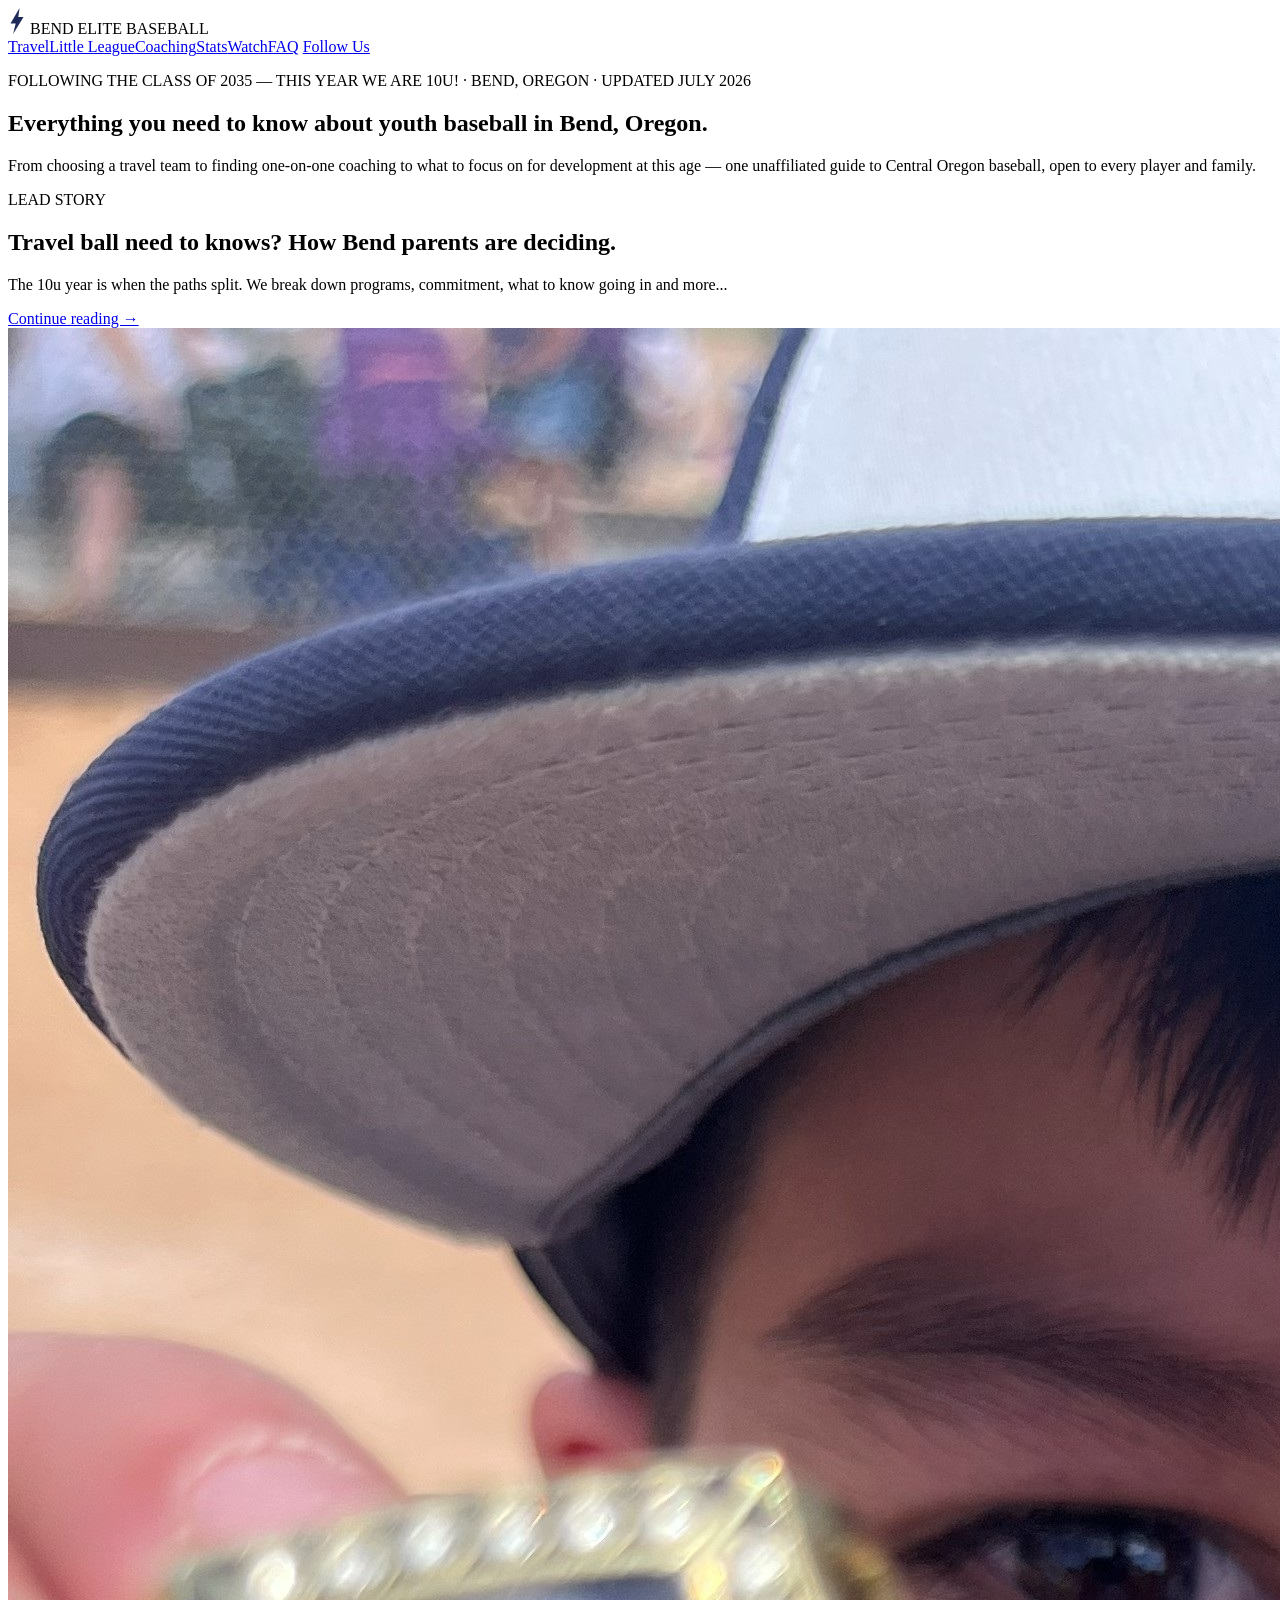
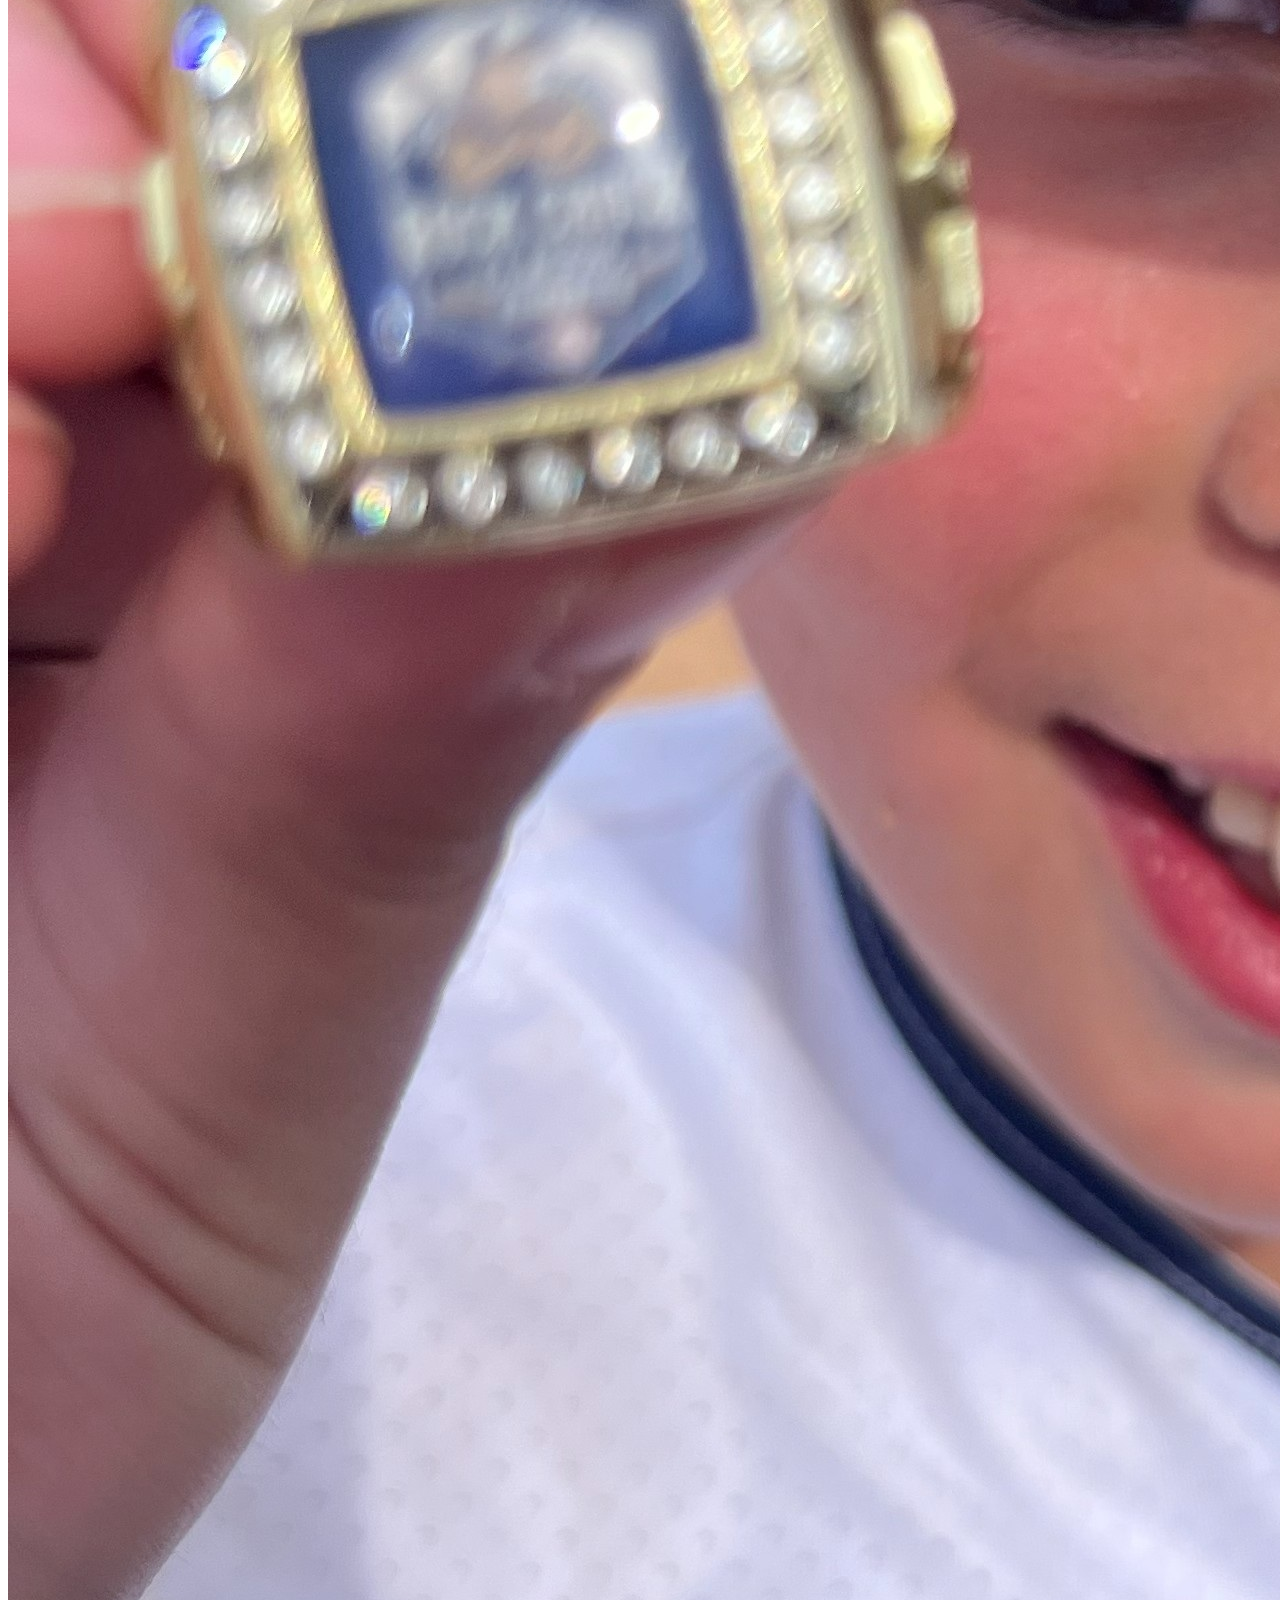
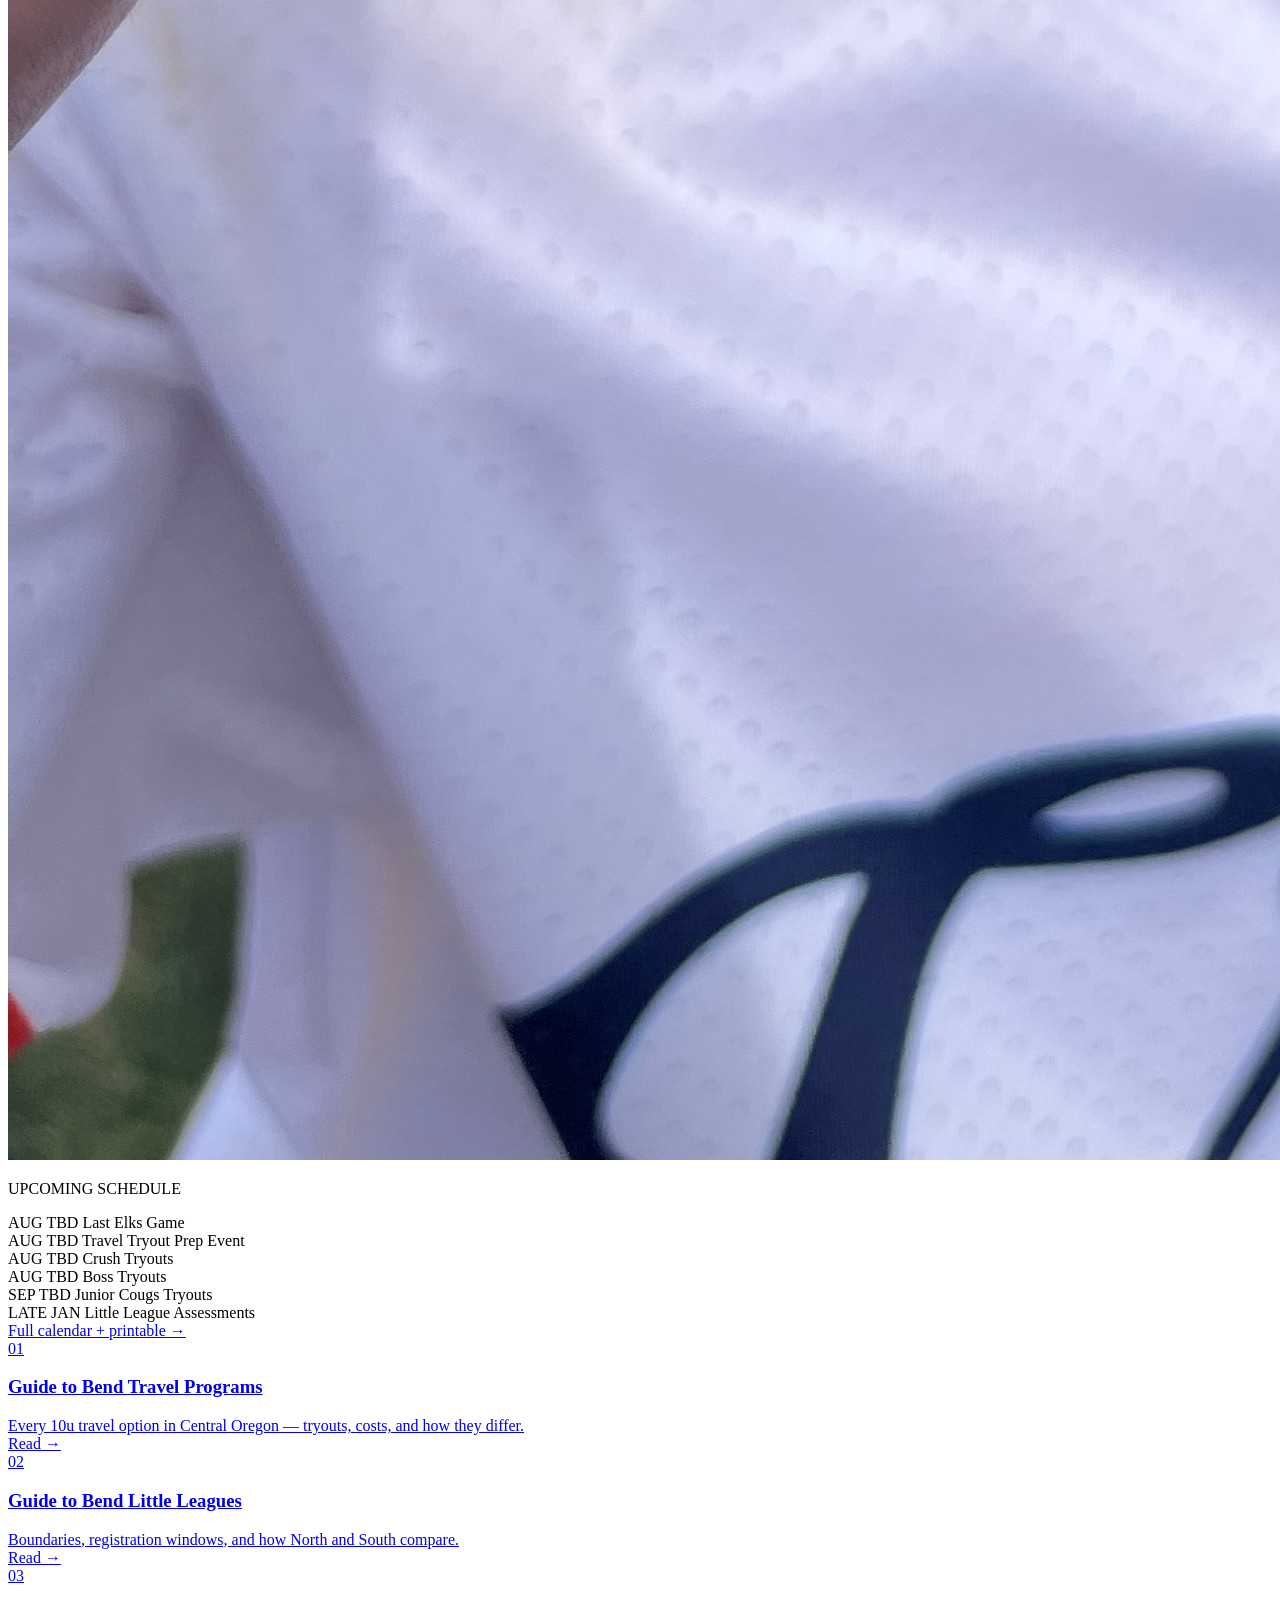
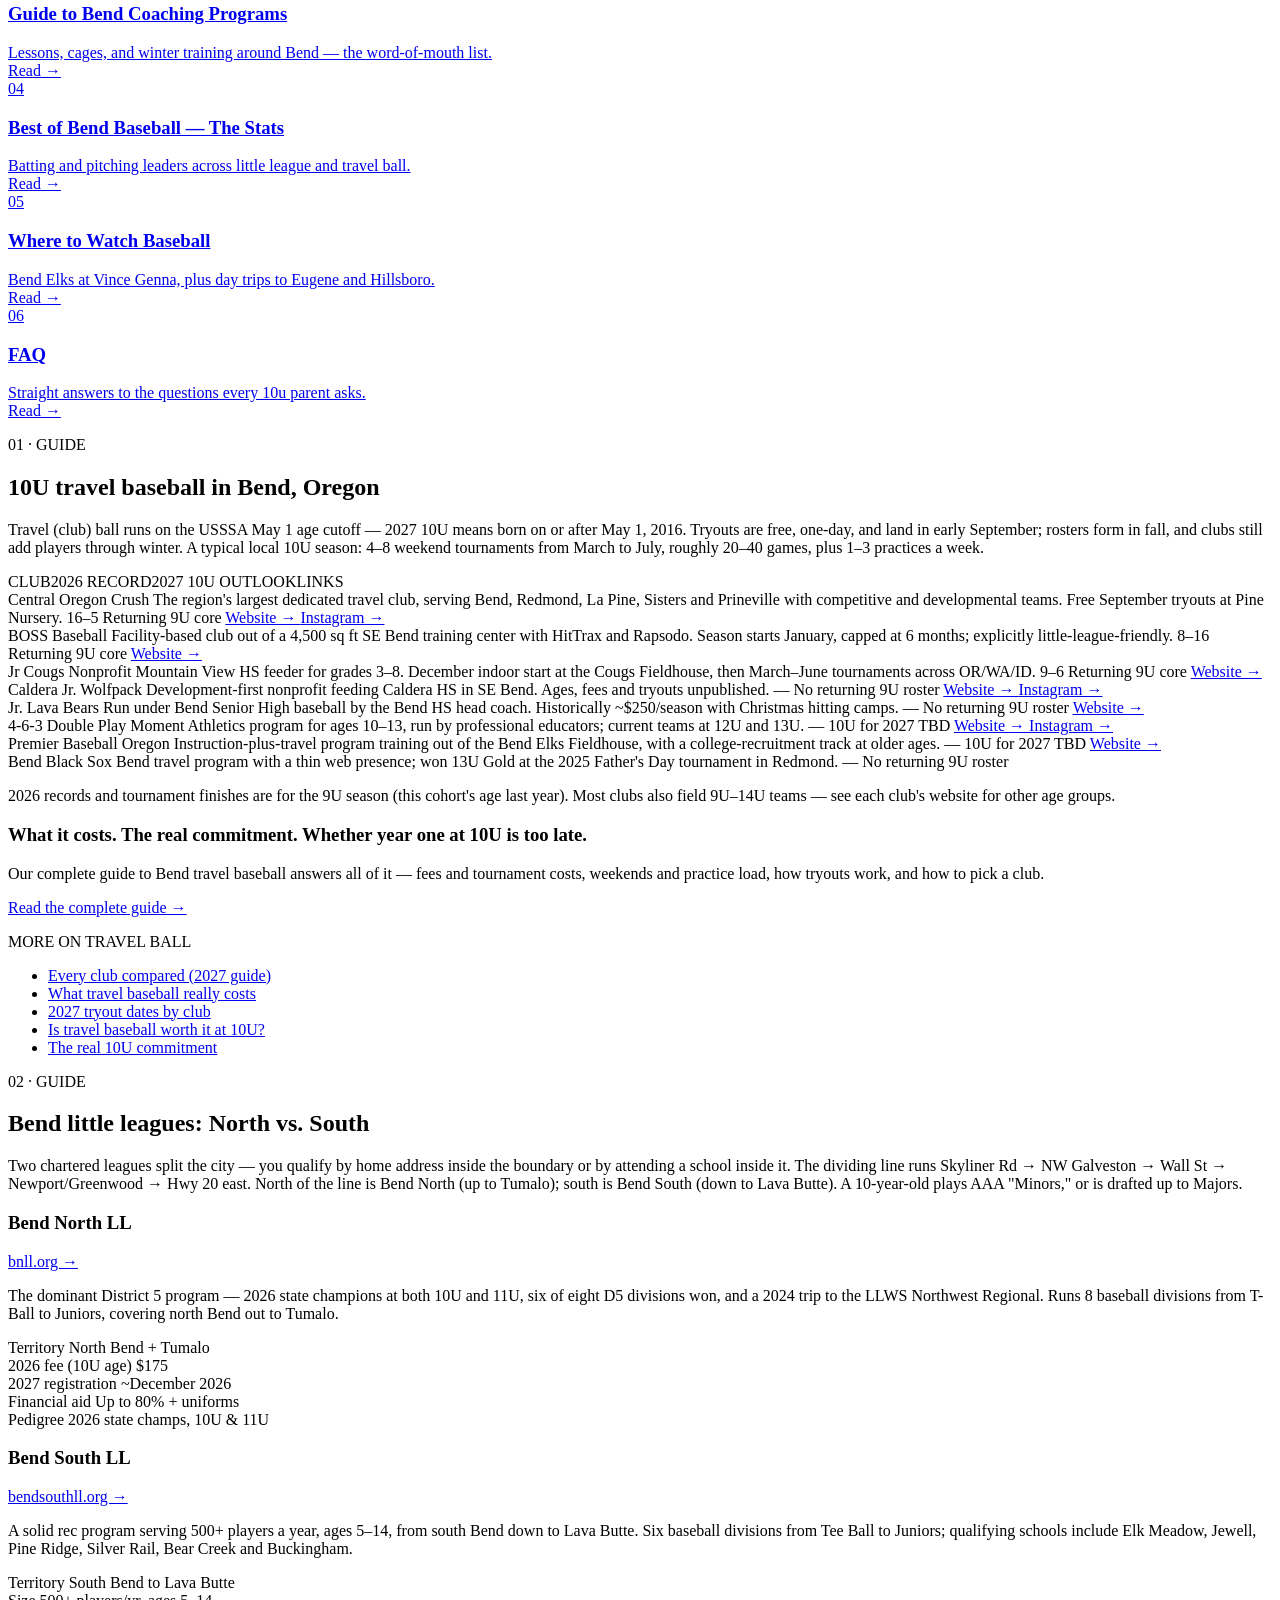
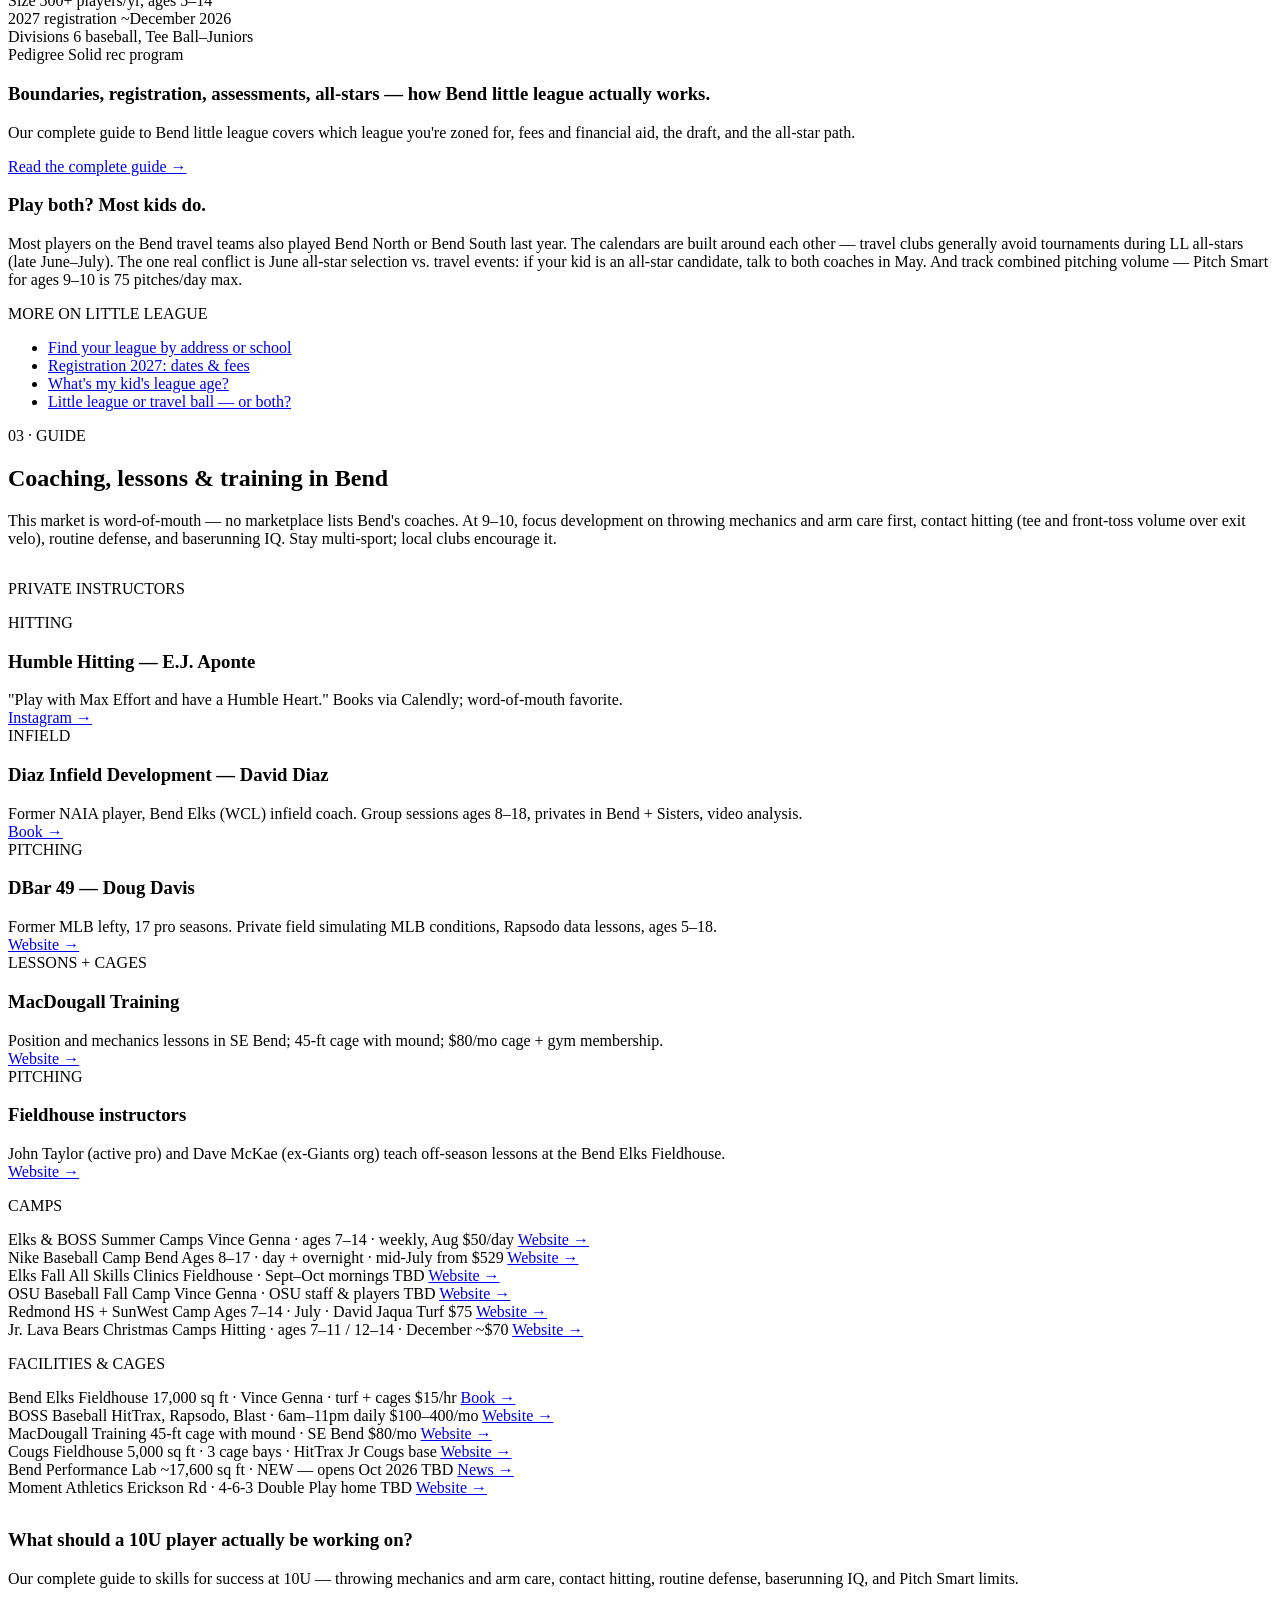
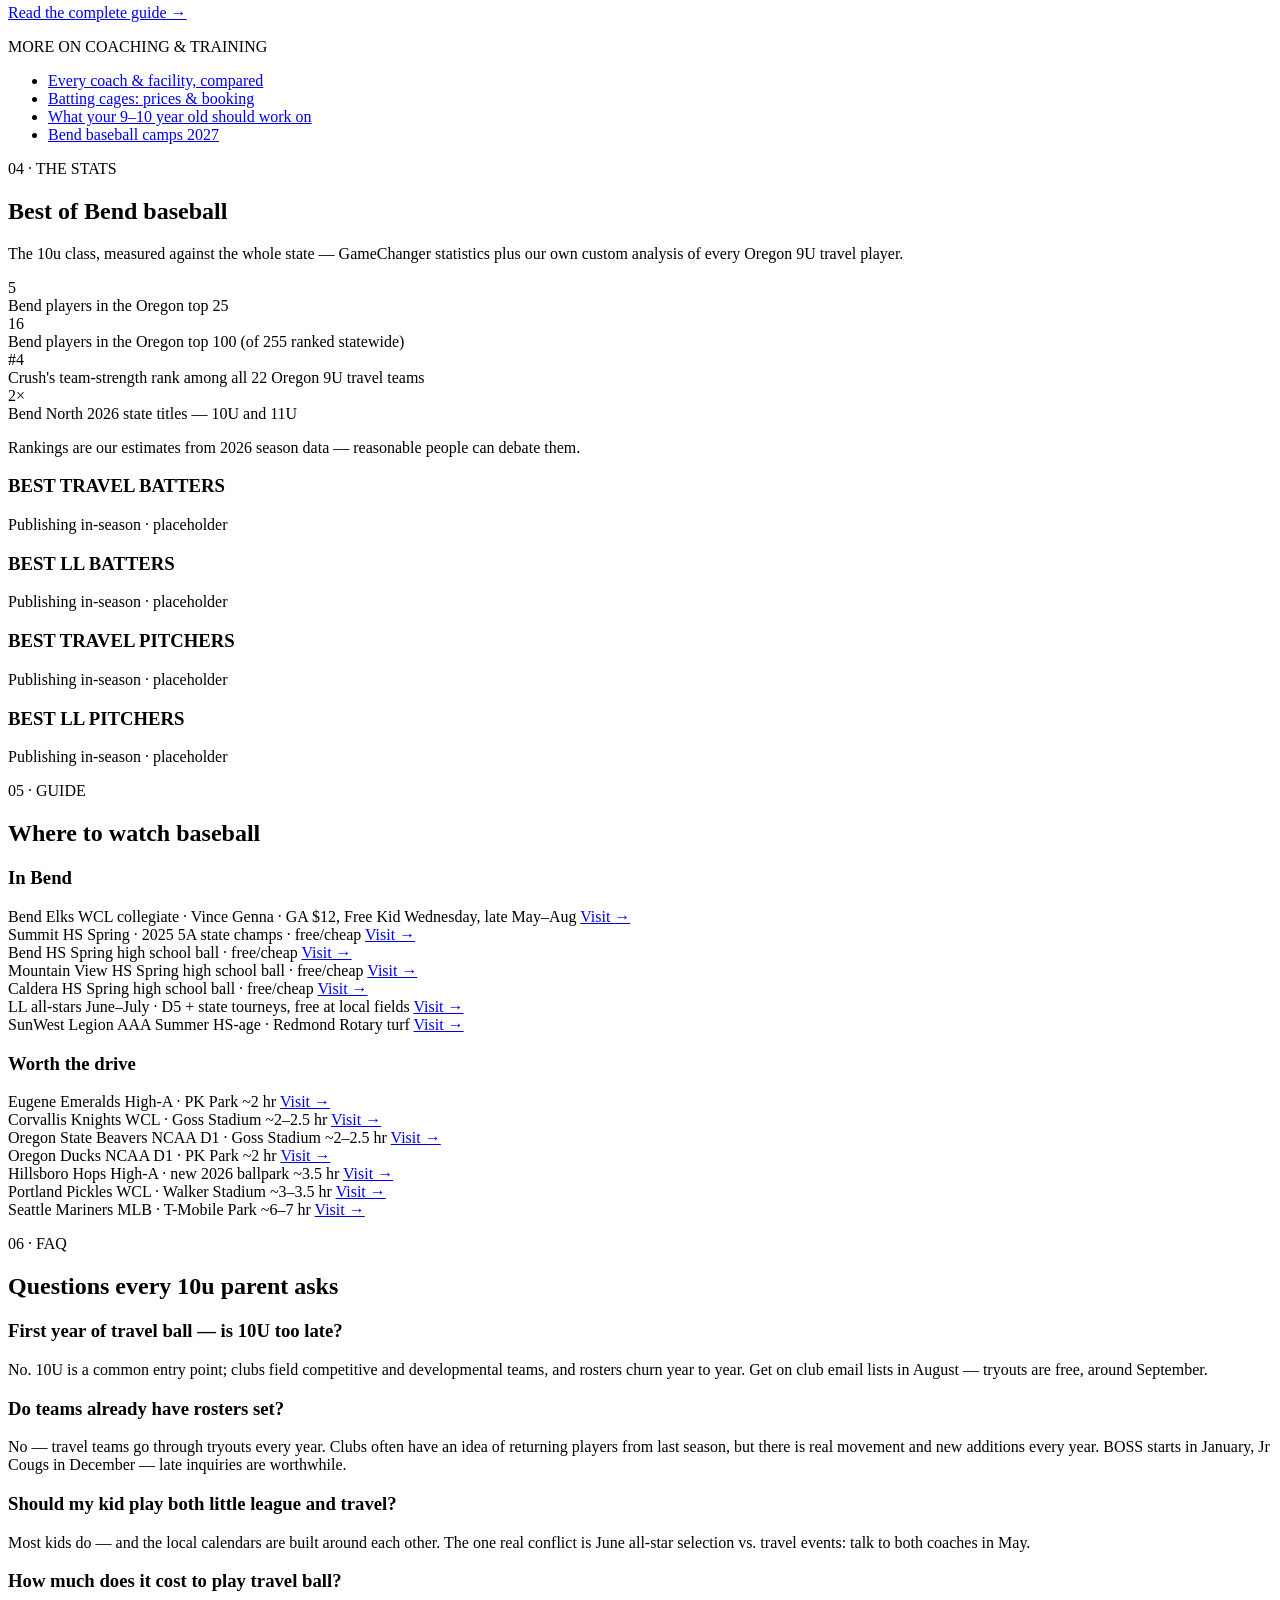
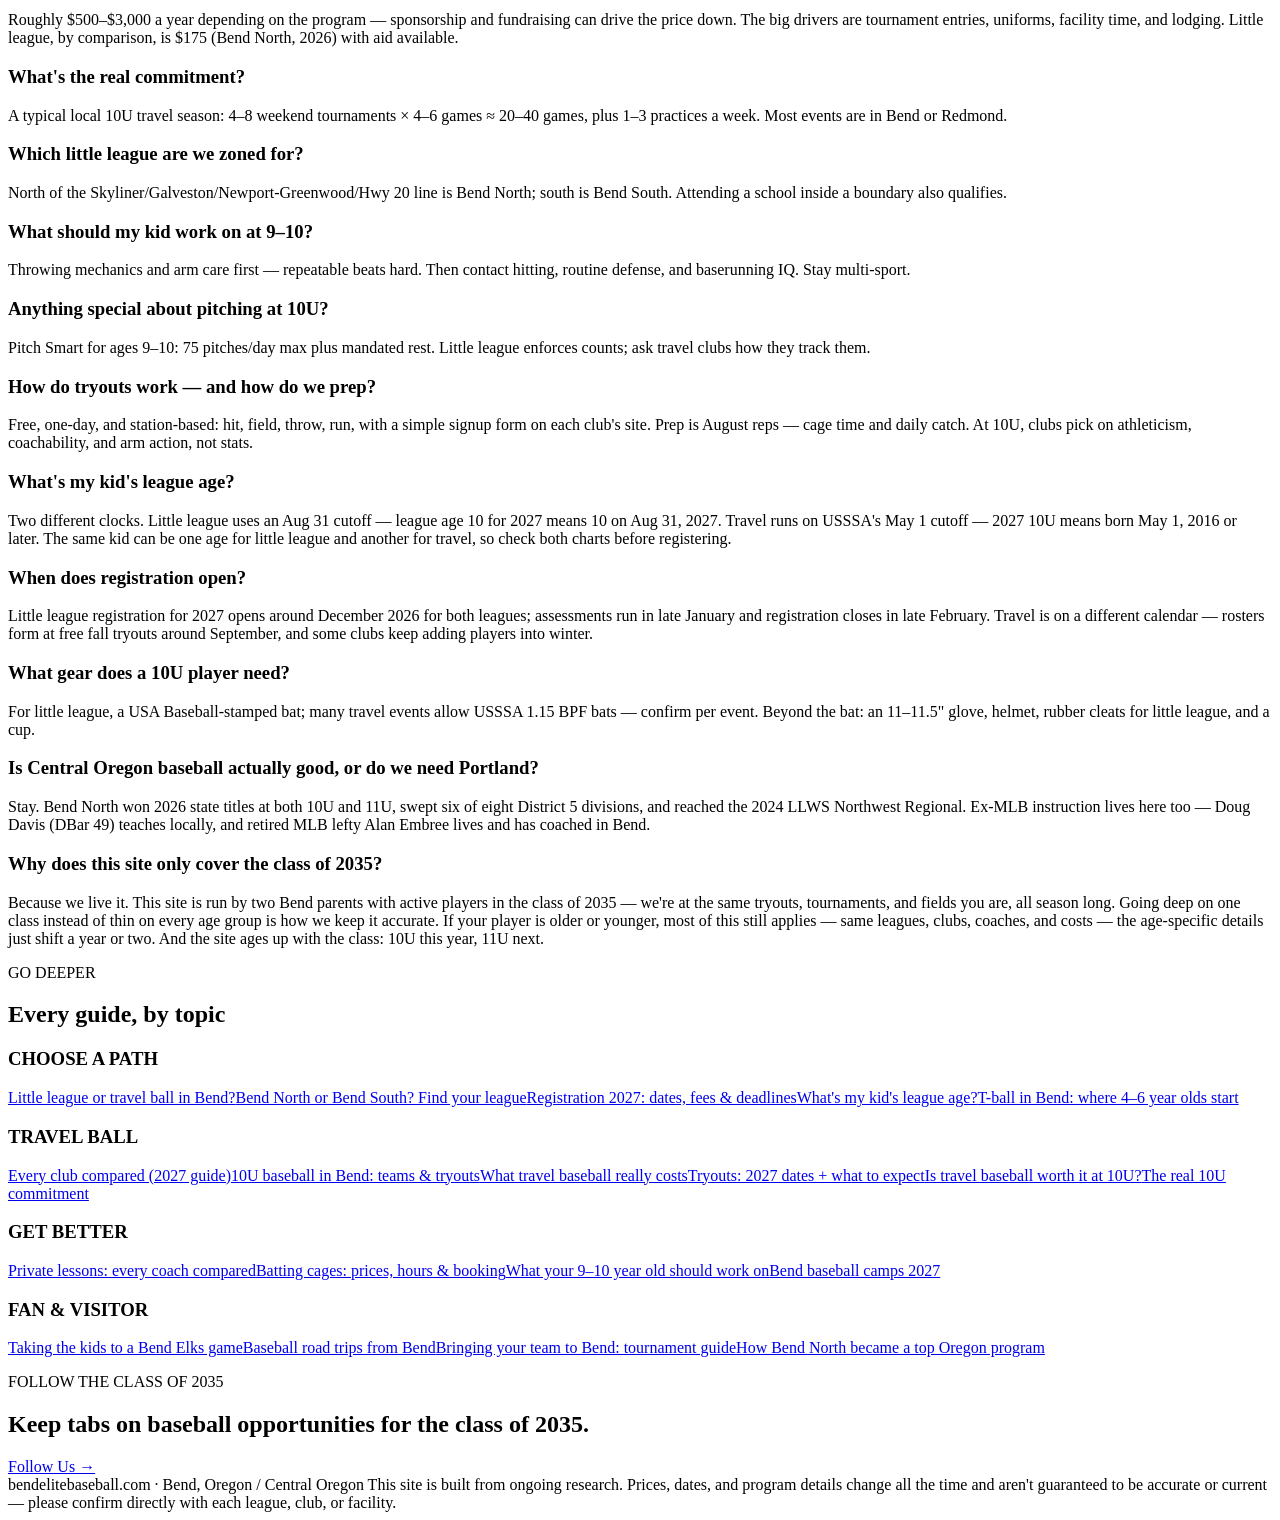
==== commit 5768e59c: "Fix asset paths for GitHub Pages subpath" ====
--- a/index.html
+++ b/index.html
@@ -1,4 +1,4 @@
-<!DOCTYPE html><html lang="en"> <head><meta charset="utf-8"><meta name="viewport" content="width=device-width, initial-scale=1"><title>Youth Baseball in Bend, Oregon — Travel Ball, Little League, Coaching &amp; Stats | Bend Elite Baseball</title><meta name="description" content="One unaffiliated guide to youth baseball in Bend and Central Oregon — travel clubs compared, Bend North vs. Bend South little league, private coaching, camps, statewide 10U stats, and where to watch. Following the class of 2035."><link rel="canonical" href="https://bendelitebaseball.com/"><meta property="og:title" content="Youth Baseball in Bend, Oregon — Travel Ball, Little League, Coaching &#38; Stats | Bend Elite Baseball"><meta property="og:description" content="One unaffiliated guide to youth baseball in Bend and Central Oregon — travel clubs compared, Bend North vs. Bend South little league, private coaching, camps, statewide 10U stats, and where to watch. Following the class of 2035."><meta property="og:type" content="website"><meta property="og:url" content="https://bendelitebaseball.com/"><link rel="preconnect" href="https://fonts.googleapis.com"><link rel="preconnect" href="https://fonts.gstatic.com" crossorigin><link href="https://fonts.googleapis.com/css2?family=Archivo:wght@400;600;700;800&display=swap" rel="stylesheet"><script type="application/ld+json">{"@context":"https://schema.org","@type":"FAQPage","mainEntity":[{"@type":"Question","name":"First year of travel ball — is 10U too late?","acceptedAnswer":{"@type":"Answer","text":"No. 10U is a common entry point; clubs field competitive and developmental teams, and rosters churn year to year. Get on club email lists in August — tryouts are free, around September."}},{"@type":"Question","name":"Do teams already have rosters set?","acceptedAnswer":{"@type":"Answer","text":"No — travel teams go through tryouts every year. Clubs often have an idea of returning players from last season, but there is real movement and new additions every year. BOSS starts in January, Jr Cougs in December — late inquiries are worthwhile."}},{"@type":"Question","name":"Should my kid play both little league and travel?","acceptedAnswer":{"@type":"Answer","text":"Most kids do — and the local calendars are built around each other. The one real conflict is June all-star selection vs. travel events: talk to both coaches in May."}},{"@type":"Question","name":"How much does it cost to play travel ball?","acceptedAnswer":{"@type":"Answer","text":"Roughly $500–$3,000 a year depending on the program — sponsorship and fundraising can drive the price down. The big drivers are tournament entries, uniforms, facility time, and lodging. Little league, by comparison, is $175 (Bend North, 2026) with aid available."}},{"@type":"Question","name":"What's the real commitment?","acceptedAnswer":{"@type":"Answer","text":"A typical local 10U travel season: 4–8 weekend tournaments × 4–6 games ≈ 20–40 games, plus 1–3 practices a week. Most events are in Bend or Redmond."}},{"@type":"Question","name":"Which little league are we zoned for?","acceptedAnswer":{"@type":"Answer","text":"North of the Skyliner/Galveston/Newport-Greenwood/Hwy 20 line is Bend North; south is Bend South. Attending a school inside a boundary also qualifies."}},{"@type":"Question","name":"What should my kid work on at 9–10?","acceptedAnswer":{"@type":"Answer","text":"Throwing mechanics and arm care first — repeatable beats hard. Then contact hitting, routine defense, and baserunning IQ. Stay multi-sport."}},{"@type":"Question","name":"Anything special about pitching at 10U?","acceptedAnswer":{"@type":"Answer","text":"Pitch Smart for ages 9–10: 75 pitches/day max plus mandated rest. Little league enforces counts; ask travel clubs how they track them."}},{"@type":"Question","name":"How do tryouts work — and how do we prep?","acceptedAnswer":{"@type":"Answer","text":"Free, one-day, and station-based: hit, field, throw, run, with a simple signup form on each club's site. Prep is August reps — cage time and daily catch. At 10U, clubs pick on athleticism, coachability, and arm action, not stats."}},{"@type":"Question","name":"What's my kid's league age?","acceptedAnswer":{"@type":"Answer","text":"Two different clocks. Little league uses an Aug 31 cutoff — league age 10 for 2027 means 10 on Aug 31, 2027. Travel runs on USSSA's May 1 cutoff — 2027 10U means born May 1, 2016 or later. The same kid can be one age for little league and another for travel, so check both charts before registering."}},{"@type":"Question","name":"When does registration open?","acceptedAnswer":{"@type":"Answer","text":"Little league registration for 2027 opens around December 2026 for both leagues; assessments run in late January and registration closes in late February. Travel is on a different calendar — rosters form at free fall tryouts around September, and some clubs keep adding players into winter."}},{"@type":"Question","name":"What gear does a 10U player need?","acceptedAnswer":{"@type":"Answer","text":"For little league, a USA Baseball-stamped bat; many travel events allow USSSA 1.15 BPF bats — confirm per event. Beyond the bat: an 11–11.5\" glove, helmet, rubber cleats for little league, and a cup."}},{"@type":"Question","name":"Is Central Oregon baseball actually good, or do we need Portland?","acceptedAnswer":{"@type":"Answer","text":"Stay. Bend North won 2026 state titles at both 10U and 11U, swept six of eight District 5 divisions, and reached the 2024 LLWS Northwest Regional. Ex-MLB instruction lives here too — Doug Davis (DBar 49) teaches locally, and retired MLB lefty Alan Embree lives and has coached in Bend."}},{"@type":"Question","name":"Why does this site only cover the class of 2035?","acceptedAnswer":{"@type":"Answer","text":"Because we live it. This site is run by two Bend parents with active players in the class of 2035 — we're at the same tryouts, tournaments, and fields you are, all season long. Going deep on one class instead of thin on every age group is how we keep it accurate. If your player is older or younger, most of this still applies — same leagues, clubs, coaches, and costs — the age-specific details just shift a year or two. And the site ages up with the class: 10U this year, 11U next."}}]}</script><link rel="stylesheet" href="/_astro/index.BP2WsEwS.css"></head> <body> <div class="page"> <div class="stripe-hem" aria-hidden="true"> <div style="background:#9aa0a6"></div> <div style="background:#8b8ec4"></div> <div style="background:#1e2a5a"></div> <div style="background:#9aa0a6"></div> <div style="background:#b9e5da"></div> </div> <header class="nav"> <div class="nav-brand"> <svg width="18" height="26" viewBox="0 0 12 20" fill="#1e2a5a" aria-hidden="true"> <path d="M8 0 L1 12 L5 12 L3 20 L11 7 L7 7 Z"></path> </svg> <span class="nav-brand-name">BEND ELITE BASEBALL</span> </div> <nav class="nav-links" aria-label="Sections"> <a href="#travel">Travel</a><a href="#littleleague">Little League</a><a href="#coaching">Coaching</a><a href="#stats">Stats</a><a href="#watch">Watch</a><a href="#faq">FAQ</a> <a href="#subscribe" class="btn-mint">Follow Us</a> </nav> </header> <section class="hero"> <p class="kicker">
+<!DOCTYPE html><html lang="en"> <head><meta charset="utf-8"><meta name="viewport" content="width=device-width, initial-scale=1"><title>Youth Baseball in Bend, Oregon — Travel Ball, Little League, Coaching &amp; Stats | Bend Elite Baseball</title><meta name="description" content="One unaffiliated guide to youth baseball in Bend and Central Oregon — travel clubs compared, Bend North vs. Bend South little league, private coaching, camps, statewide 10U stats, and where to watch. Following the class of 2035."><link rel="canonical" href="https://bendelitebaseball.com/"><meta property="og:title" content="Youth Baseball in Bend, Oregon — Travel Ball, Little League, Coaching &#38; Stats | Bend Elite Baseball"><meta property="og:description" content="One unaffiliated guide to youth baseball in Bend and Central Oregon — travel clubs compared, Bend North vs. Bend South little league, private coaching, camps, statewide 10U stats, and where to watch. Following the class of 2035."><meta property="og:type" content="website"><meta property="og:url" content="https://bendelitebaseball.com/"><link rel="preconnect" href="https://fonts.googleapis.com"><link rel="preconnect" href="https://fonts.gstatic.com" crossorigin><link href="https://fonts.googleapis.com/css2?family=Archivo:wght@400;600;700;800&display=swap" rel="stylesheet"><script type="application/ld+json">{"@context":"https://schema.org","@type":"FAQPage","mainEntity":[{"@type":"Question","name":"First year of travel ball — is 10U too late?","acceptedAnswer":{"@type":"Answer","text":"No. 10U is a common entry point; clubs field competitive and developmental teams, and rosters churn year to year. Get on club email lists in August — tryouts are free, around September."}},{"@type":"Question","name":"Do teams already have rosters set?","acceptedAnswer":{"@type":"Answer","text":"No — travel teams go through tryouts every year. Clubs often have an idea of returning players from last season, but there is real movement and new additions every year. BOSS starts in January, Jr Cougs in December — late inquiries are worthwhile."}},{"@type":"Question","name":"Should my kid play both little league and travel?","acceptedAnswer":{"@type":"Answer","text":"Most kids do — and the local calendars are built around each other. The one real conflict is June all-star selection vs. travel events: talk to both coaches in May."}},{"@type":"Question","name":"How much does it cost to play travel ball?","acceptedAnswer":{"@type":"Answer","text":"Roughly $500–$3,000 a year depending on the program — sponsorship and fundraising can drive the price down. The big drivers are tournament entries, uniforms, facility time, and lodging. Little league, by comparison, is $175 (Bend North, 2026) with aid available."}},{"@type":"Question","name":"What's the real commitment?","acceptedAnswer":{"@type":"Answer","text":"A typical local 10U travel season: 4–8 weekend tournaments × 4–6 games ≈ 20–40 games, plus 1–3 practices a week. Most events are in Bend or Redmond."}},{"@type":"Question","name":"Which little league are we zoned for?","acceptedAnswer":{"@type":"Answer","text":"North of the Skyliner/Galveston/Newport-Greenwood/Hwy 20 line is Bend North; south is Bend South. Attending a school inside a boundary also qualifies."}},{"@type":"Question","name":"What should my kid work on at 9–10?","acceptedAnswer":{"@type":"Answer","text":"Throwing mechanics and arm care first — repeatable beats hard. Then contact hitting, routine defense, and baserunning IQ. Stay multi-sport."}},{"@type":"Question","name":"Anything special about pitching at 10U?","acceptedAnswer":{"@type":"Answer","text":"Pitch Smart for ages 9–10: 75 pitches/day max plus mandated rest. Little league enforces counts; ask travel clubs how they track them."}},{"@type":"Question","name":"How do tryouts work — and how do we prep?","acceptedAnswer":{"@type":"Answer","text":"Free, one-day, and station-based: hit, field, throw, run, with a simple signup form on each club's site. Prep is August reps — cage time and daily catch. At 10U, clubs pick on athleticism, coachability, and arm action, not stats."}},{"@type":"Question","name":"What's my kid's league age?","acceptedAnswer":{"@type":"Answer","text":"Two different clocks. Little league uses an Aug 31 cutoff — league age 10 for 2027 means 10 on Aug 31, 2027. Travel runs on USSSA's May 1 cutoff — 2027 10U means born May 1, 2016 or later. The same kid can be one age for little league and another for travel, so check both charts before registering."}},{"@type":"Question","name":"When does registration open?","acceptedAnswer":{"@type":"Answer","text":"Little league registration for 2027 opens around December 2026 for both leagues; assessments run in late January and registration closes in late February. Travel is on a different calendar — rosters form at free fall tryouts around September, and some clubs keep adding players into winter."}},{"@type":"Question","name":"What gear does a 10U player need?","acceptedAnswer":{"@type":"Answer","text":"For little league, a USA Baseball-stamped bat; many travel events allow USSSA 1.15 BPF bats — confirm per event. Beyond the bat: an 11–11.5\" glove, helmet, rubber cleats for little league, and a cup."}},{"@type":"Question","name":"Is Central Oregon baseball actually good, or do we need Portland?","acceptedAnswer":{"@type":"Answer","text":"Stay. Bend North won 2026 state titles at both 10U and 11U, swept six of eight District 5 divisions, and reached the 2024 LLWS Northwest Regional. Ex-MLB instruction lives here too — Doug Davis (DBar 49) teaches locally, and retired MLB lefty Alan Embree lives and has coached in Bend."}},{"@type":"Question","name":"Why does this site only cover the class of 2035?","acceptedAnswer":{"@type":"Answer","text":"Because we live it. This site is run by two Bend parents with active players in the class of 2035 — we're at the same tryouts, tournaments, and fields you are, all season long. Going deep on one class instead of thin on every age group is how we keep it accurate. If your player is older or younger, most of this still applies — same leagues, clubs, coaches, and costs — the age-specific details just shift a year or two. And the site ages up with the class: 10U this year, 11U next."}}]}</script><link rel="stylesheet" href="/bend-elite-baseball-review/_astro/index.BP2WsEwS.css"></head> <body> <div class="page"> <div class="stripe-hem" aria-hidden="true"> <div style="background:#9aa0a6"></div> <div style="background:#8b8ec4"></div> <div style="background:#1e2a5a"></div> <div style="background:#9aa0a6"></div> <div style="background:#b9e5da"></div> </div> <header class="nav"> <div class="nav-brand"> <svg width="18" height="26" viewBox="0 0 12 20" fill="#1e2a5a" aria-hidden="true"> <path d="M8 0 L1 12 L5 12 L3 20 L11 7 L7 7 Z"></path> </svg> <span class="nav-brand-name">BEND ELITE BASEBALL</span> </div> <nav class="nav-links" aria-label="Sections"> <a href="#travel">Travel</a><a href="#littleleague">Little League</a><a href="#coaching">Coaching</a><a href="#stats">Stats</a><a href="#watch">Watch</a><a href="#faq">FAQ</a> <a href="#subscribe" class="btn-mint">Follow Us</a> </nav> </header> <section class="hero"> <p class="kicker">
 FOLLOWING THE CLASS OF 2035 — THIS YEAR WE ARE 10U! · BEND, OREGON · UPDATED JULY 2026
 </p> <h1>Everything you need to know about youth baseball in Bend, Oregon.</h1> <p class="hero-sub">
 From choosing a travel team to finding one-on-one coaching to what to focus on for
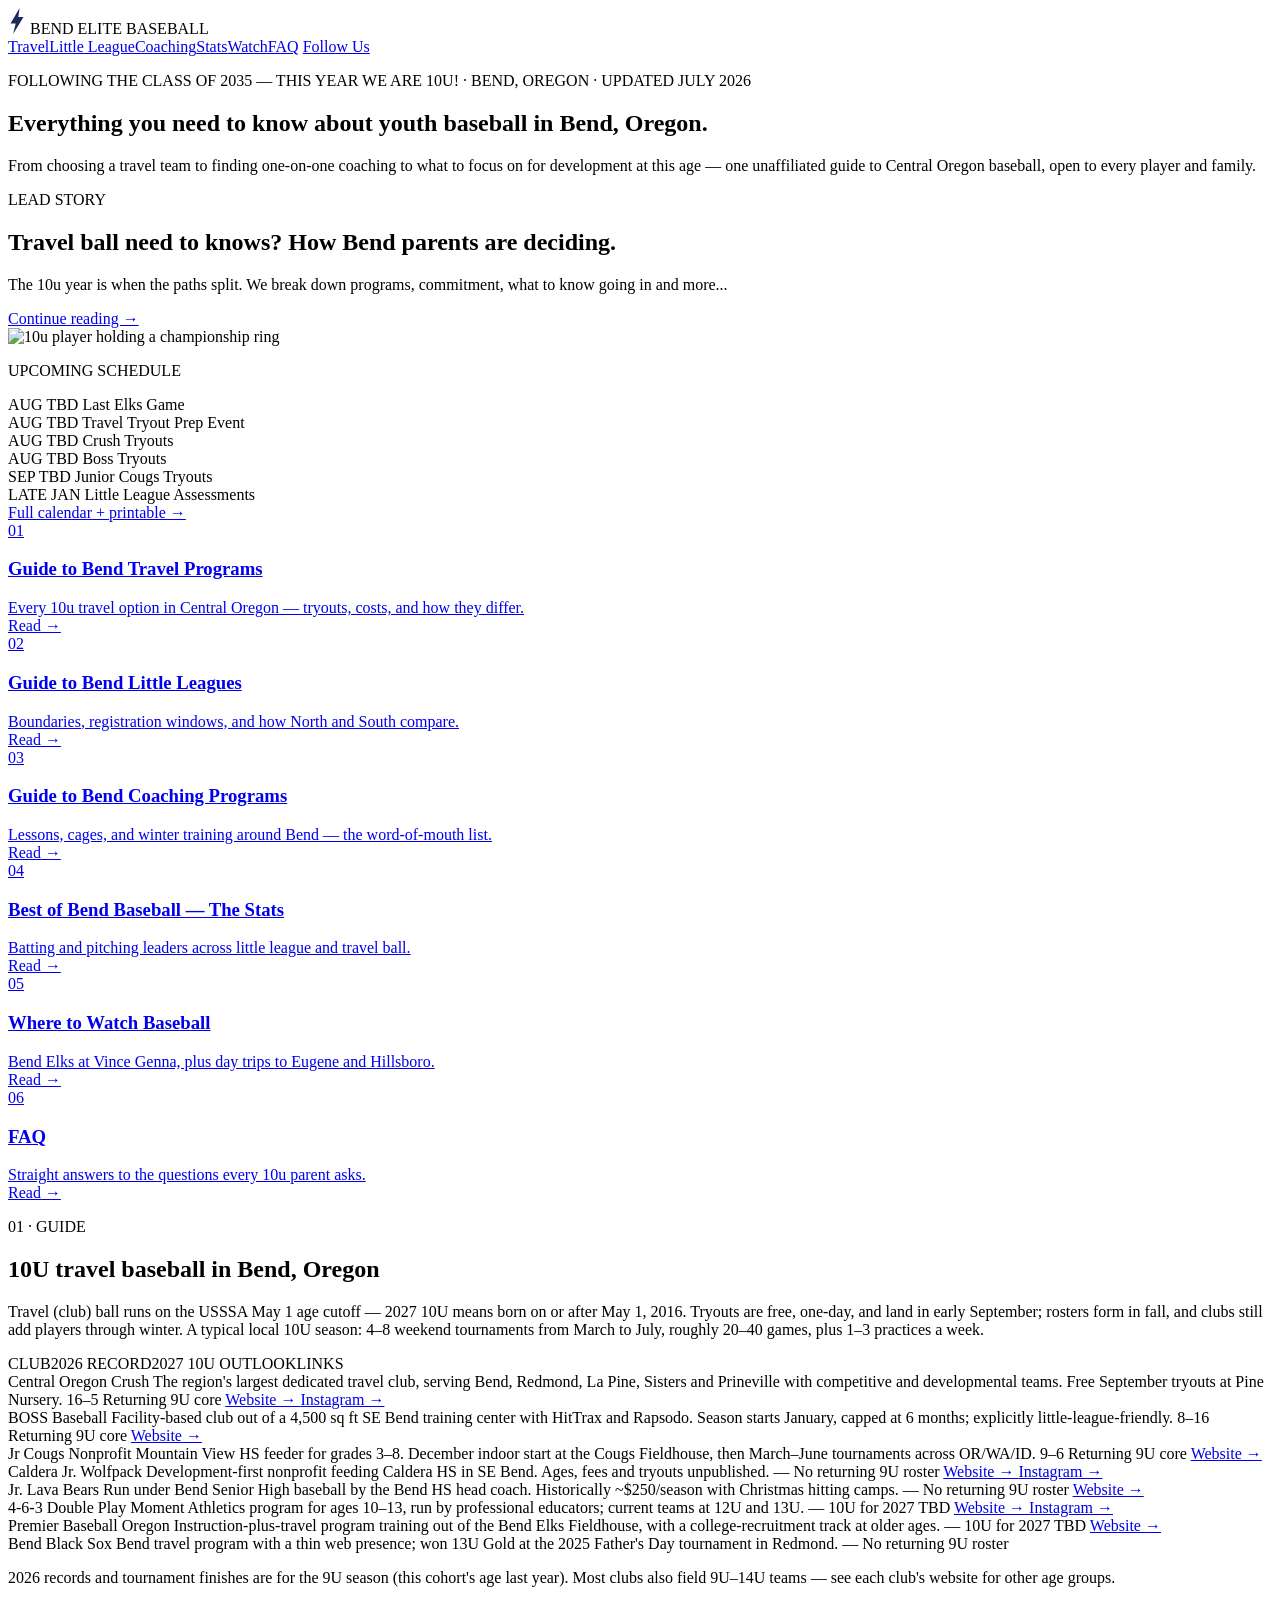
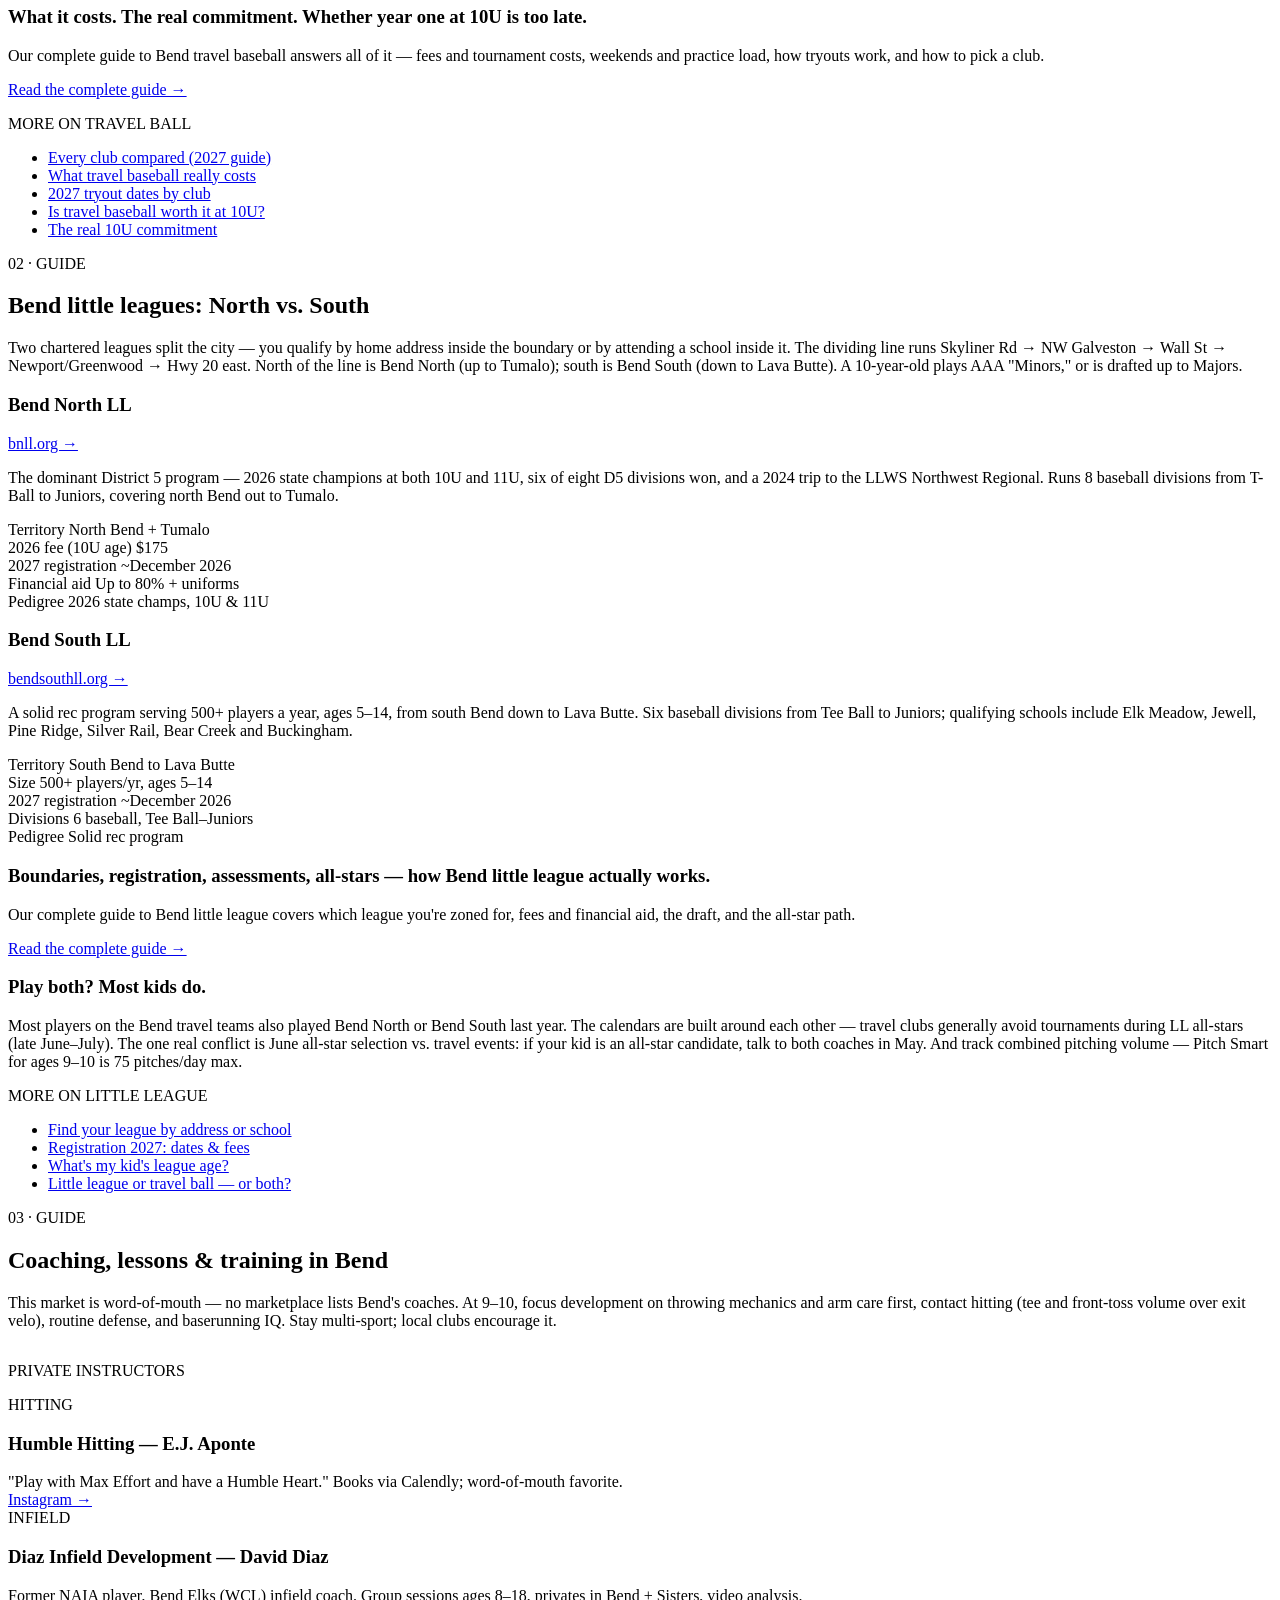
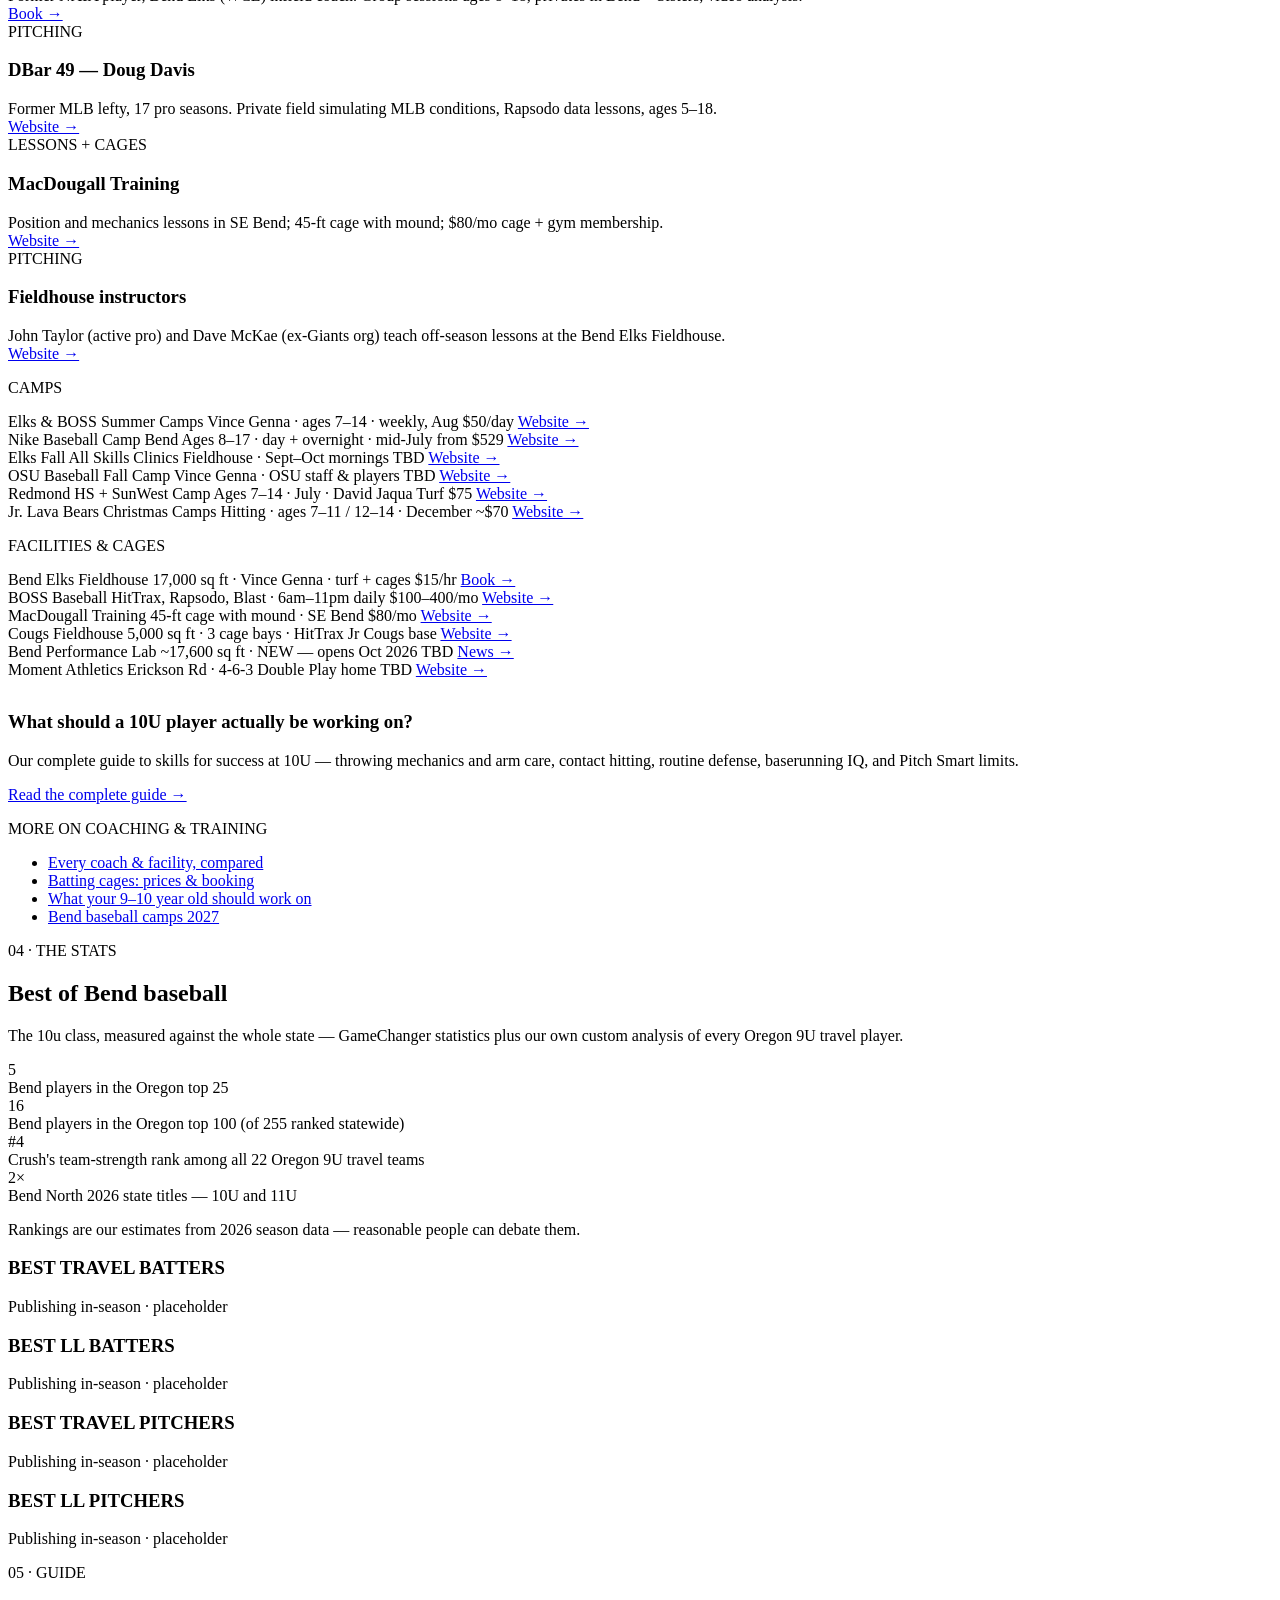
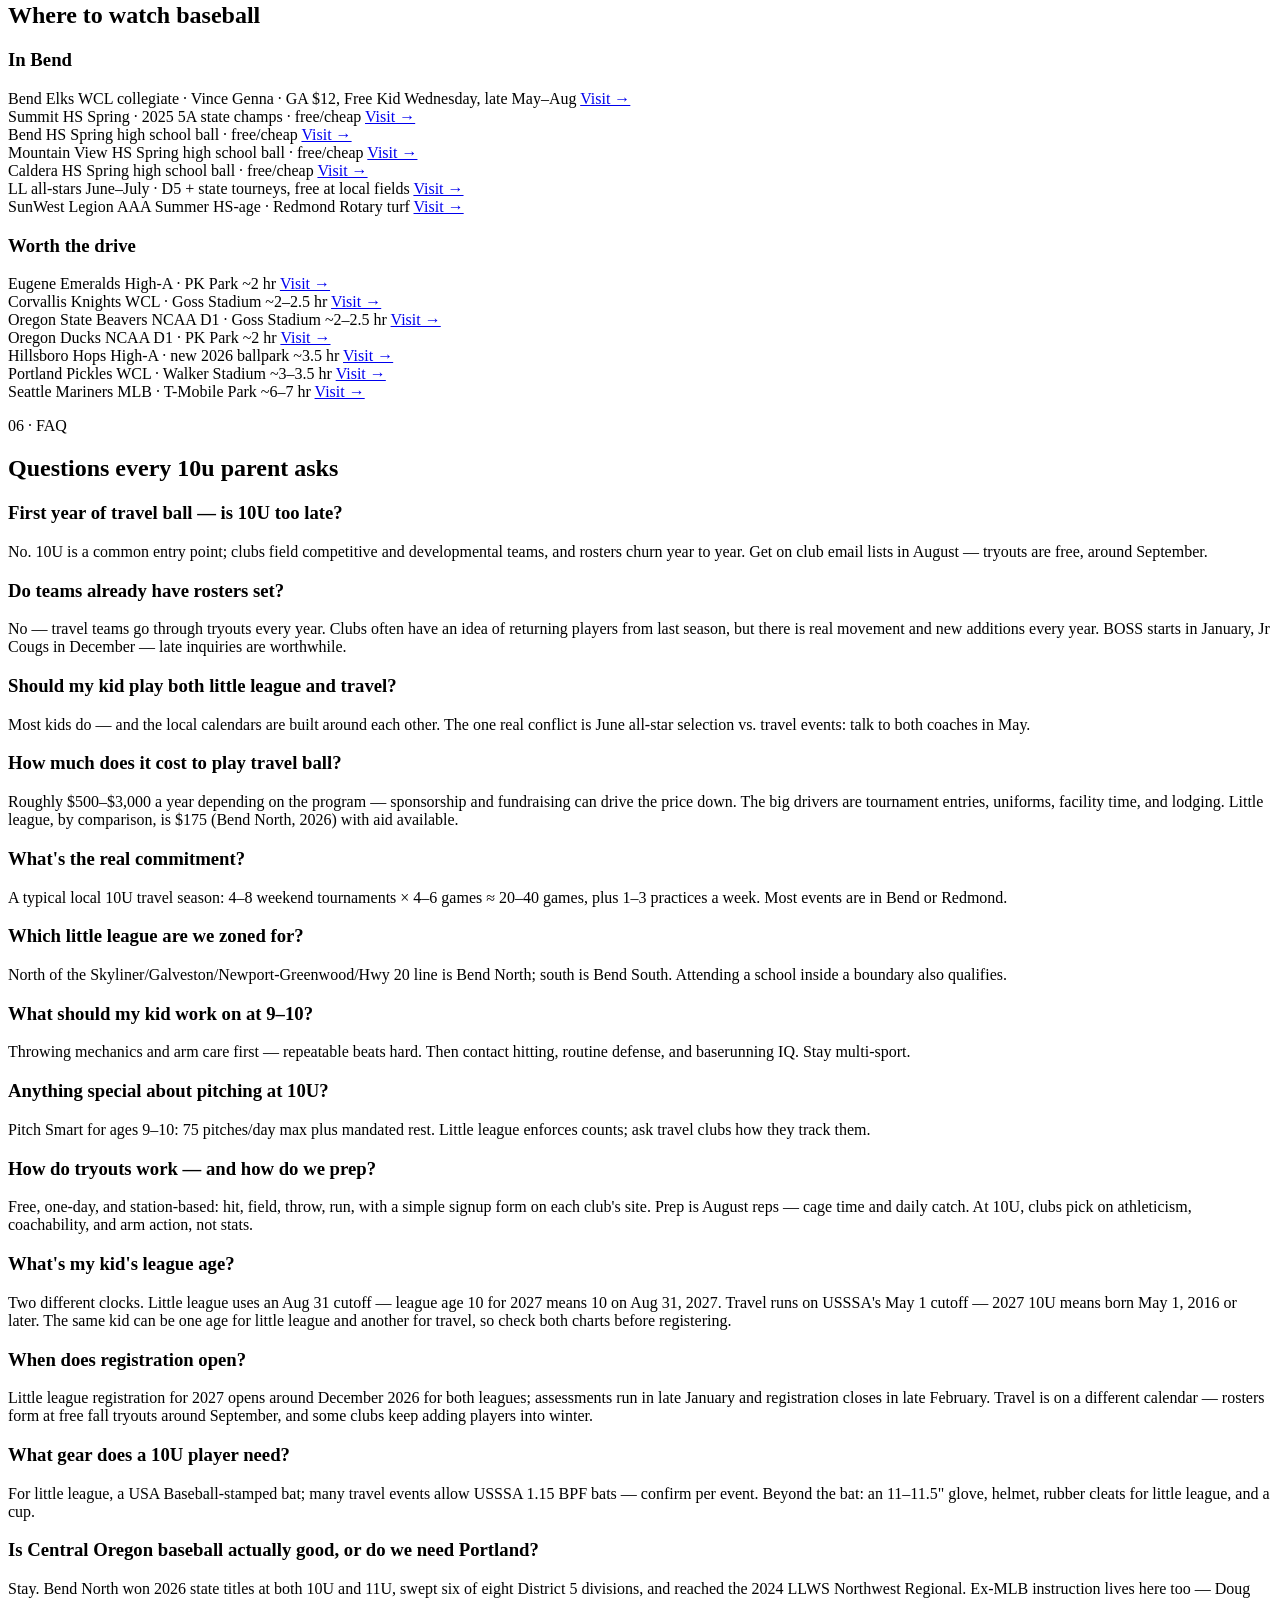
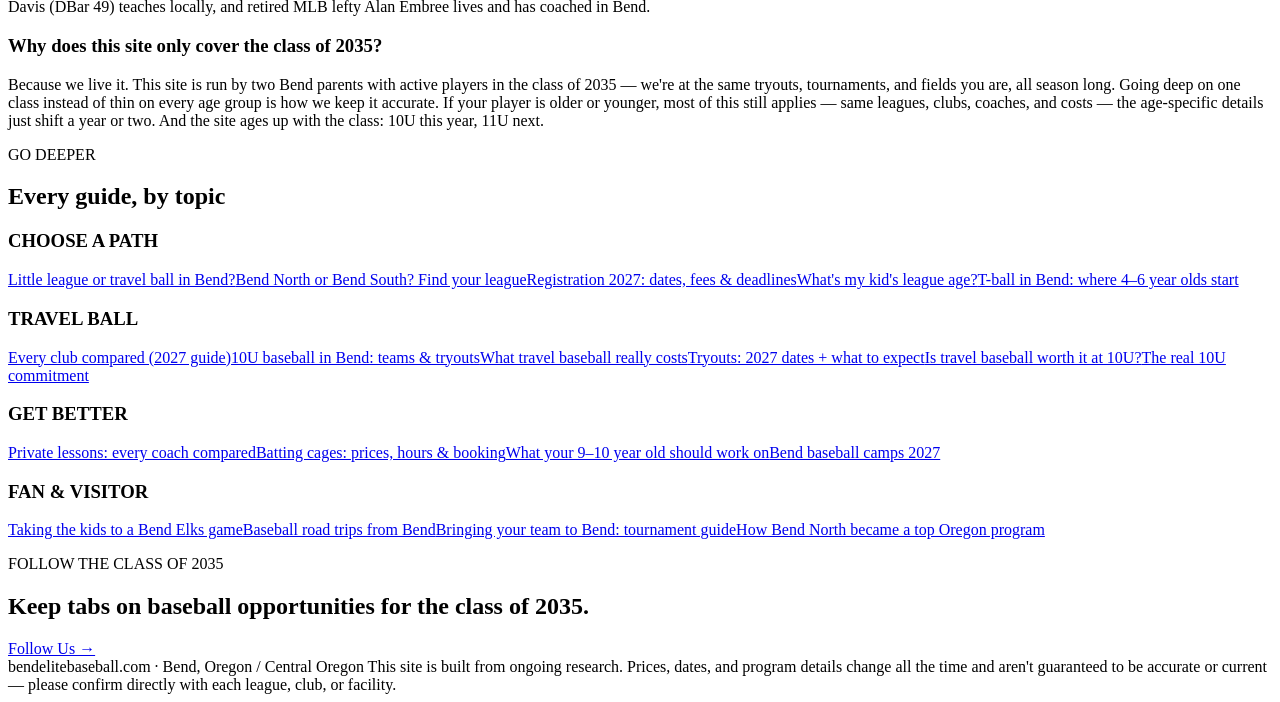
==== commit 1aaeb85c: "Add .nojekyll (Pages was dropping _astro/) + base-aware image path" ====
--- a/index.html
+++ b/index.html
@@ -7,7 +7,7 @@
 </p> </section> <section class="lead-row"> <div class="lead-story"> <p class="lead-kicker">LEAD STORY</p> <div class="lead-grid"> <div> <h2>Travel ball need to knows? How Bend parents are deciding.</h2> <p class="lead-blurb">
 The 10u year is when the paths split. We break down programs, commitment, what to
                 know going in and more...
-</p> <a href="#travel" class="link-mint">Continue reading →</a> </div> <div class="lead-photo"> <img src="/images/jack.jpg" alt="10u player holding a championship ring"> </div> </div> </div> <aside class="schedule"> <p class="schedule-head">UPCOMING SCHEDULE</p> <div class="schedule-row"> <span class="schedule-date">AUG TBD</span> <span class="schedule-name">Last Elks Game</span> </div><div class="schedule-row"> <span class="schedule-date">AUG TBD</span> <span class="schedule-name">Travel Tryout Prep Event</span> </div><div class="schedule-row"> <span class="schedule-date">AUG TBD</span> <span class="schedule-name">Crush Tryouts</span> </div><div class="schedule-row"> <span class="schedule-date">AUG TBD</span> <span class="schedule-name">Boss Tryouts</span> </div><div class="schedule-row"> <span class="schedule-date">SEP TBD</span> <span class="schedule-name">Junior Cougs Tryouts</span> </div><div class="schedule-row"> <span class="schedule-date">LATE JAN</span> <span class="schedule-name">Little League Assessments</span> </div> <a href="#calendar" class="schedule-more">Full calendar + printable →</a> </aside> </section> <section class="guide-grid"> <a href="#travel" class="guide-cell"> <div class="guide-num">01</div> <h3>Guide to Bend Travel Programs</h3> <div class="guide-blurb">Every 10u travel option in Central Oregon — tryouts, costs, and how they differ.</div> <div class="guide-read">Read →</div> </a><a href="#littleleague" class="guide-cell"> <div class="guide-num">02</div> <h3>Guide to Bend Little Leagues</h3> <div class="guide-blurb">Boundaries, registration windows, and how North and South compare.</div> <div class="guide-read">Read →</div> </a><a href="#coaching" class="guide-cell"> <div class="guide-num">03</div> <h3>Guide to Bend Coaching Programs</h3> <div class="guide-blurb">Lessons, cages, and winter training around Bend — the word-of-mouth list.</div> <div class="guide-read">Read →</div> </a><a href="#stats" class="guide-cell"> <div class="guide-num">04</div> <h3>Best of Bend Baseball — The Stats</h3> <div class="guide-blurb">Batting and pitching leaders across little league and travel ball.</div> <div class="guide-read">Read →</div> </a><a href="#watch" class="guide-cell"> <div class="guide-num">05</div> <h3>Where to Watch Baseball</h3> <div class="guide-blurb">Bend Elks at Vince Genna, plus day trips to Eugene and Hillsboro.</div> <div class="guide-read">Read →</div> </a><a href="#faq" class="guide-cell"> <div class="guide-num">06</div> <h3>FAQ</h3> <div class="guide-blurb">Straight answers to the questions every 10u parent asks.</div> <div class="guide-read">Read →</div> </a> </section> <!-- ============ TRAVEL ============ --> <section id="travel" class="section"> <p class="section-kicker">01 · GUIDE</p> <h2>10U travel baseball in Bend, Oregon</h2> <p class="section-intro">
+</p> <a href="#travel" class="link-mint">Continue reading →</a> </div> <div class="lead-photo"> <img src="/bend-elite-baseball-review/images/jack.jpg" alt="10u player holding a championship ring"> </div> </div> </div> <aside class="schedule"> <p class="schedule-head">UPCOMING SCHEDULE</p> <div class="schedule-row"> <span class="schedule-date">AUG TBD</span> <span class="schedule-name">Last Elks Game</span> </div><div class="schedule-row"> <span class="schedule-date">AUG TBD</span> <span class="schedule-name">Travel Tryout Prep Event</span> </div><div class="schedule-row"> <span class="schedule-date">AUG TBD</span> <span class="schedule-name">Crush Tryouts</span> </div><div class="schedule-row"> <span class="schedule-date">AUG TBD</span> <span class="schedule-name">Boss Tryouts</span> </div><div class="schedule-row"> <span class="schedule-date">SEP TBD</span> <span class="schedule-name">Junior Cougs Tryouts</span> </div><div class="schedule-row"> <span class="schedule-date">LATE JAN</span> <span class="schedule-name">Little League Assessments</span> </div> <a href="#calendar" class="schedule-more">Full calendar + printable →</a> </aside> </section> <section class="guide-grid"> <a href="#travel" class="guide-cell"> <div class="guide-num">01</div> <h3>Guide to Bend Travel Programs</h3> <div class="guide-blurb">Every 10u travel option in Central Oregon — tryouts, costs, and how they differ.</div> <div class="guide-read">Read →</div> </a><a href="#littleleague" class="guide-cell"> <div class="guide-num">02</div> <h3>Guide to Bend Little Leagues</h3> <div class="guide-blurb">Boundaries, registration windows, and how North and South compare.</div> <div class="guide-read">Read →</div> </a><a href="#coaching" class="guide-cell"> <div class="guide-num">03</div> <h3>Guide to Bend Coaching Programs</h3> <div class="guide-blurb">Lessons, cages, and winter training around Bend — the word-of-mouth list.</div> <div class="guide-read">Read →</div> </a><a href="#stats" class="guide-cell"> <div class="guide-num">04</div> <h3>Best of Bend Baseball — The Stats</h3> <div class="guide-blurb">Batting and pitching leaders across little league and travel ball.</div> <div class="guide-read">Read →</div> </a><a href="#watch" class="guide-cell"> <div class="guide-num">05</div> <h3>Where to Watch Baseball</h3> <div class="guide-blurb">Bend Elks at Vince Genna, plus day trips to Eugene and Hillsboro.</div> <div class="guide-read">Read →</div> </a><a href="#faq" class="guide-cell"> <div class="guide-num">06</div> <h3>FAQ</h3> <div class="guide-blurb">Straight answers to the questions every 10u parent asks.</div> <div class="guide-read">Read →</div> </a> </section> <!-- ============ TRAVEL ============ --> <section id="travel" class="section"> <p class="section-kicker">01 · GUIDE</p> <h2>10U travel baseball in Bend, Oregon</h2> <p class="section-intro">
 Travel (club) ball runs on the USSSA May 1 age cutoff — 2027 10U means born on or after
           May 1, 2016. Tryouts are free, one-day, and land in early September; rosters form in fall,
           and clubs still add players through winter. A typical local 10U season: 4–8 weekend
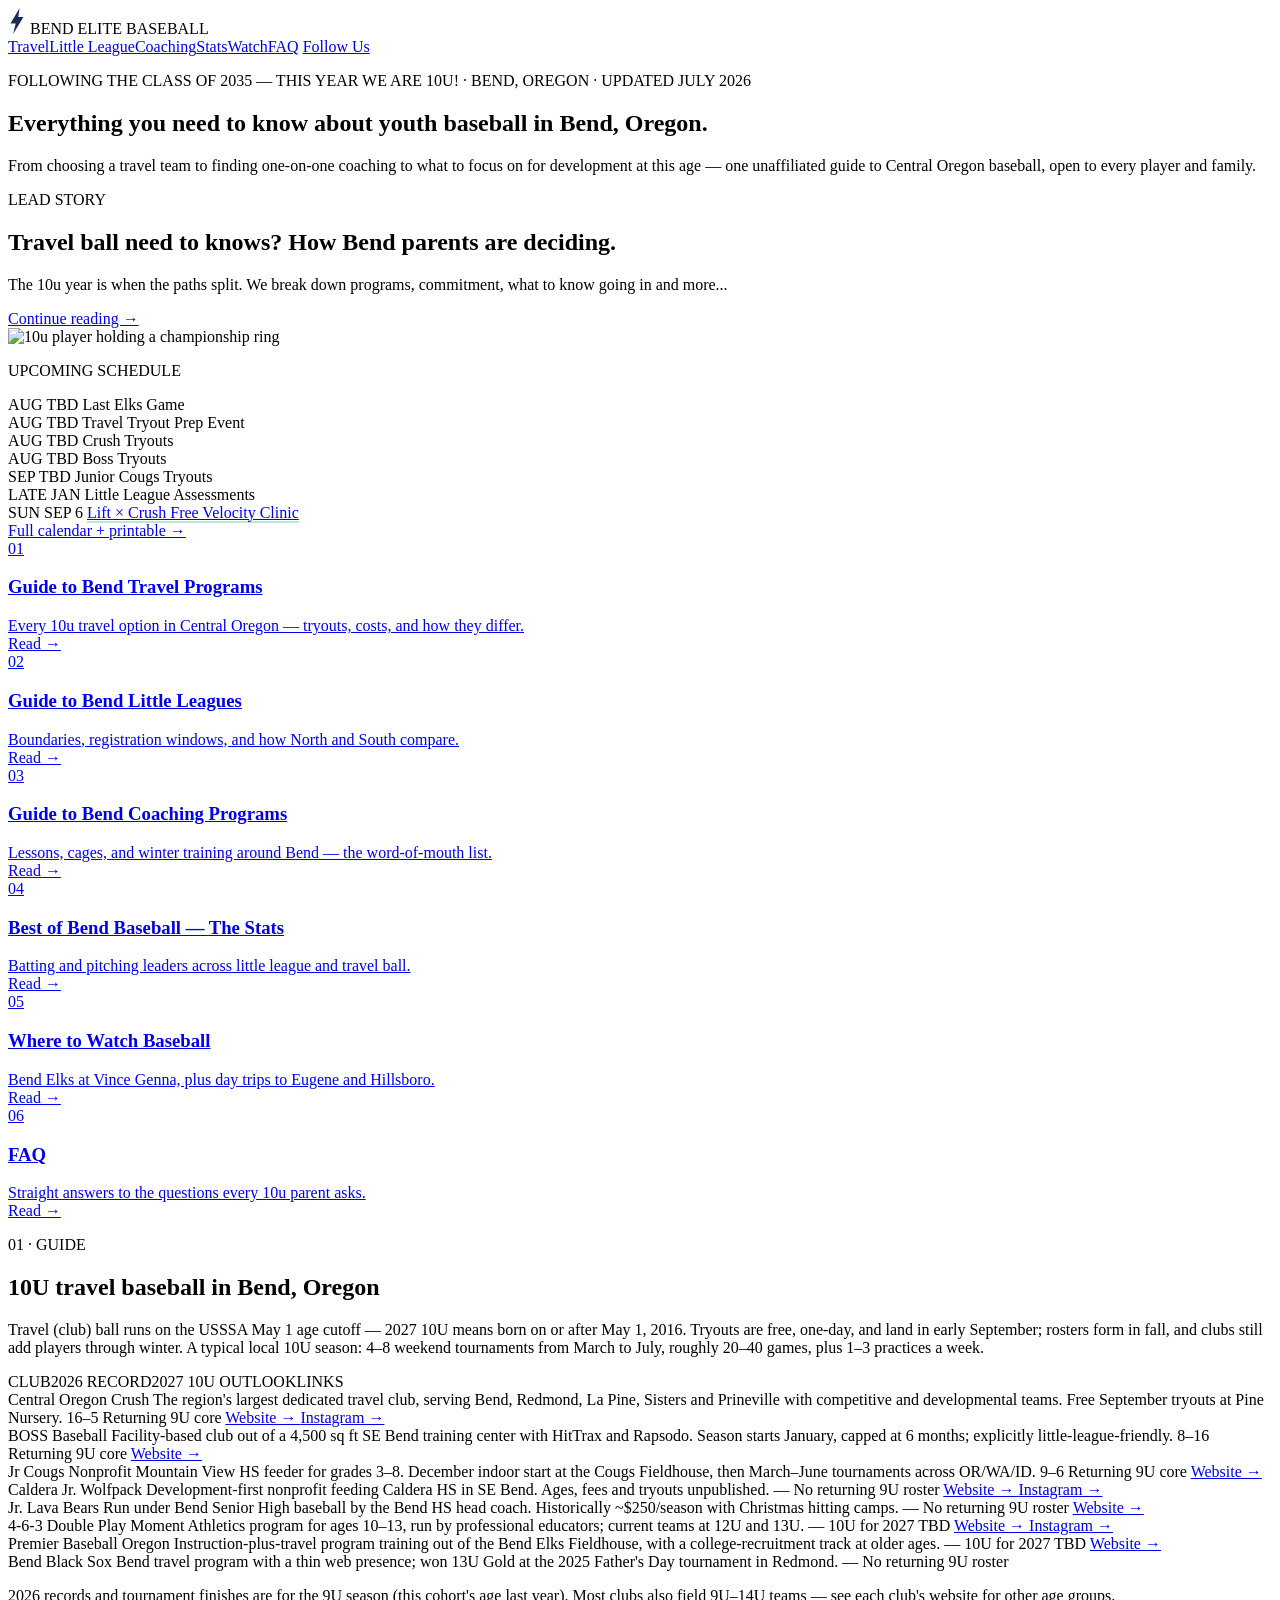
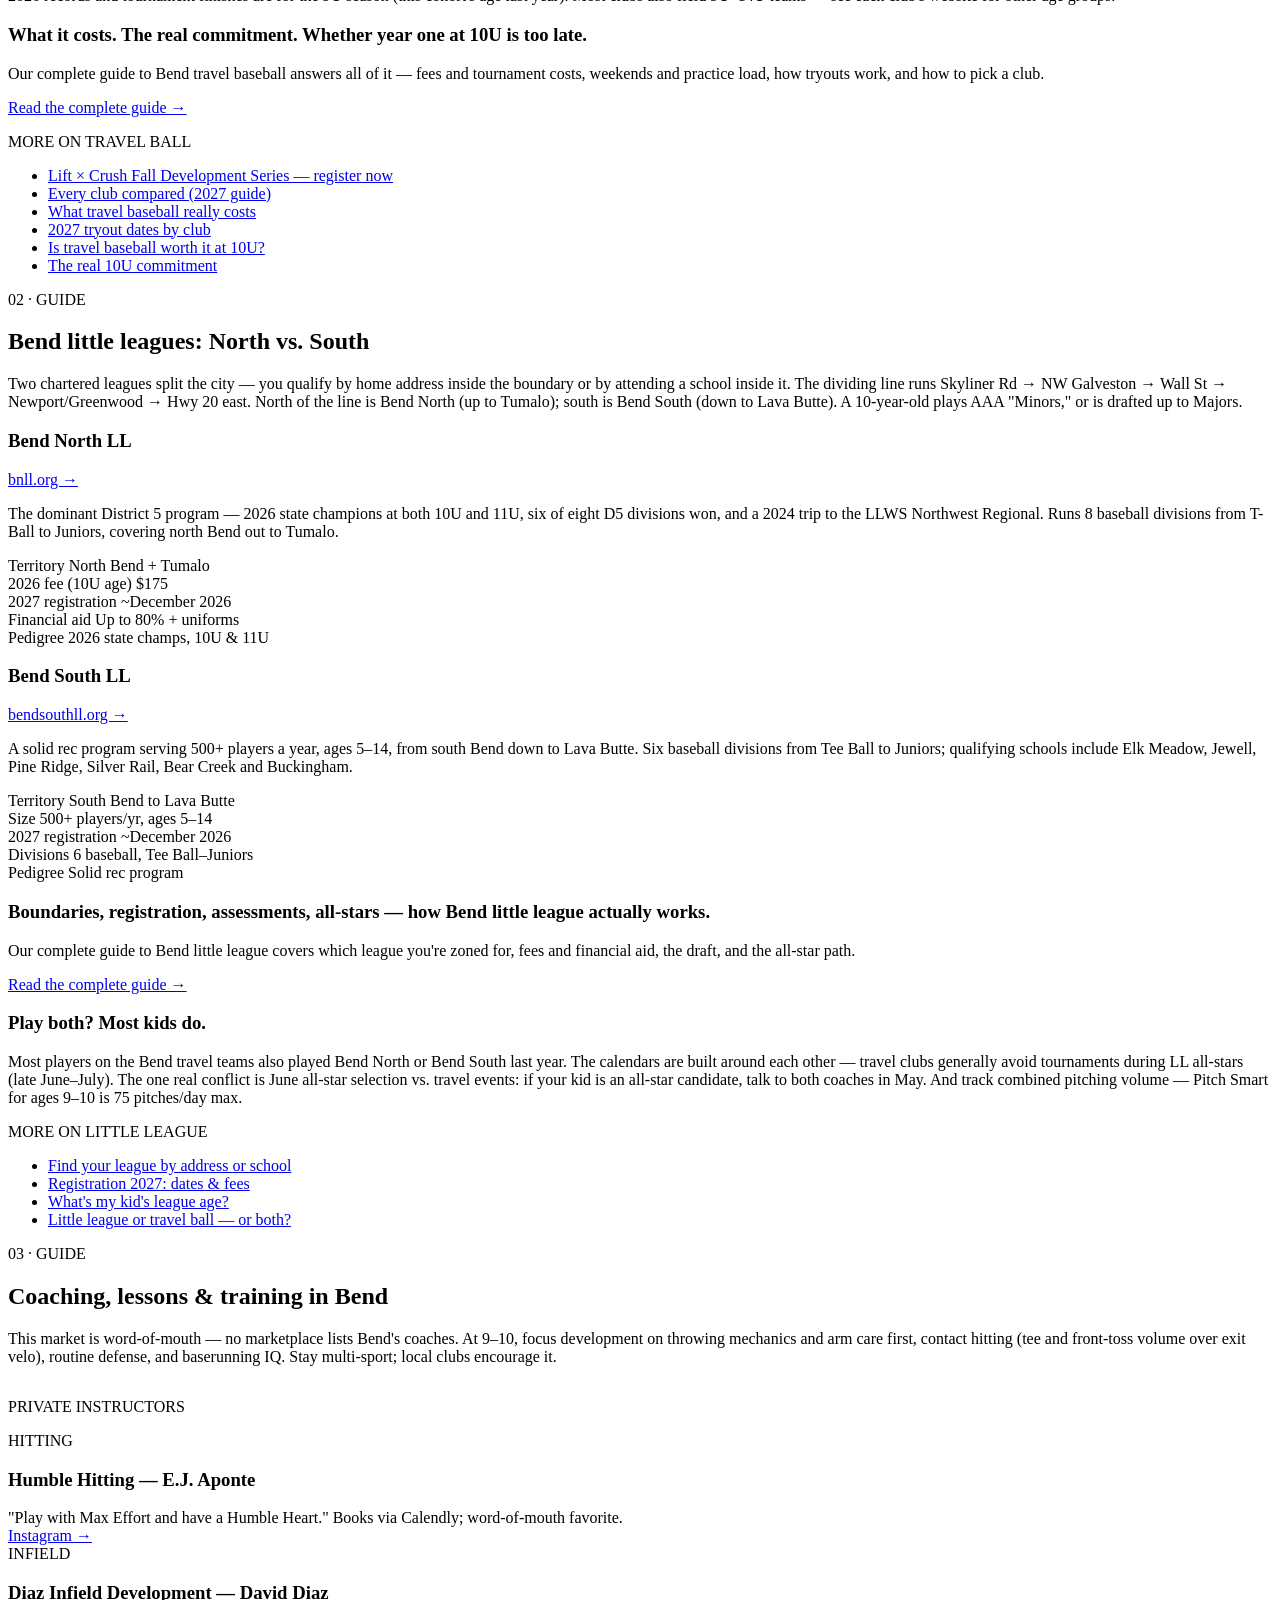
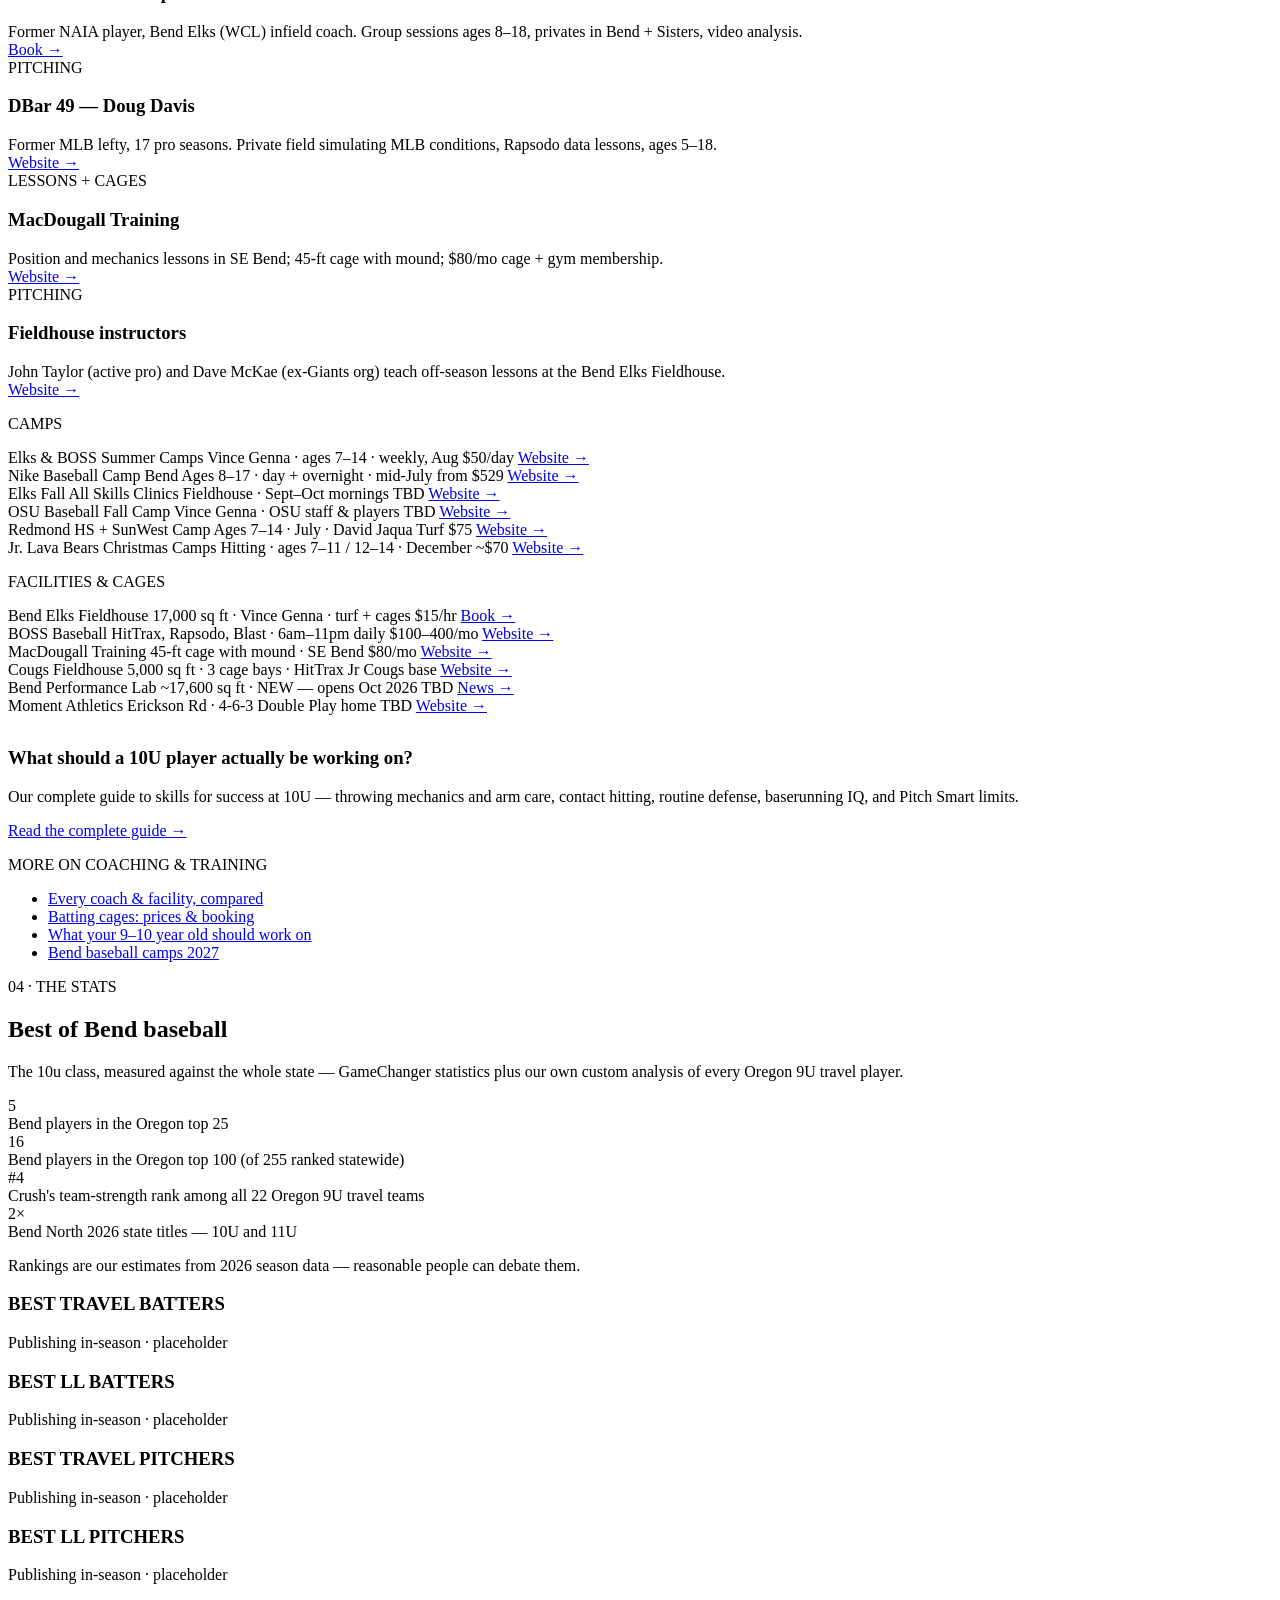
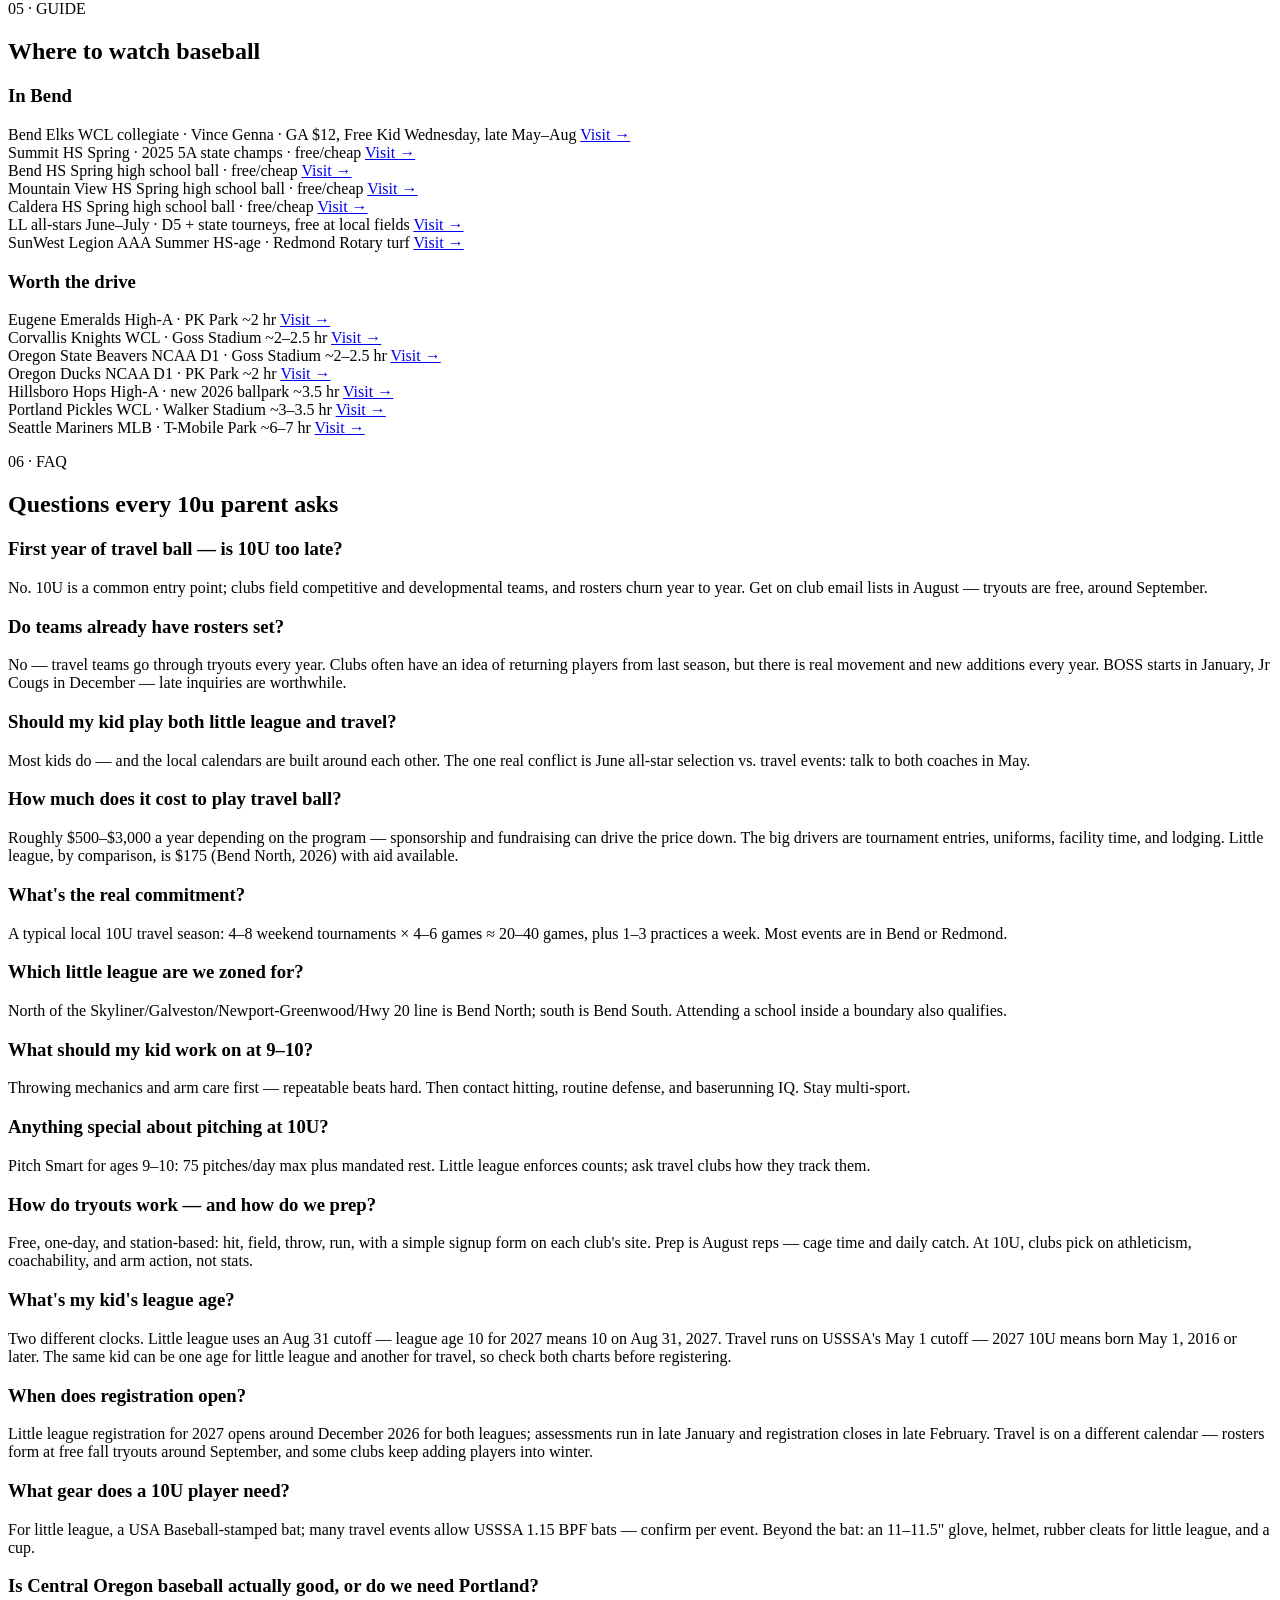
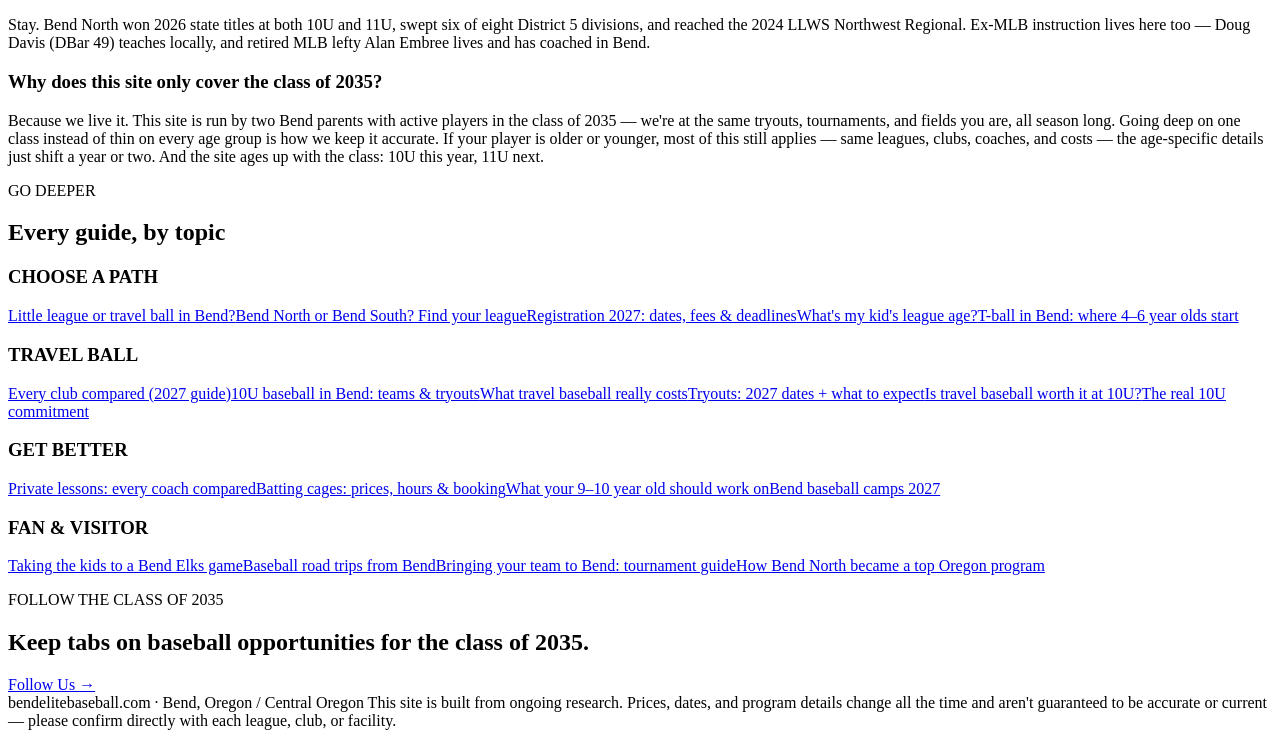
==== commit 3f630c46: "Add Lift x Crush Fall Development Series page + homepage links" ====
--- a/index.html
+++ b/index.html
@@ -7,7 +7,7 @@
 </p> </section> <section class="lead-row"> <div class="lead-story"> <p class="lead-kicker">LEAD STORY</p> <div class="lead-grid"> <div> <h2>Travel ball need to knows? How Bend parents are deciding.</h2> <p class="lead-blurb">
 The 10u year is when the paths split. We break down programs, commitment, what to
                 know going in and more...
-</p> <a href="#travel" class="link-mint">Continue reading →</a> </div> <div class="lead-photo"> <img src="/bend-elite-baseball-review/images/jack.jpg" alt="10u player holding a championship ring"> </div> </div> </div> <aside class="schedule"> <p class="schedule-head">UPCOMING SCHEDULE</p> <div class="schedule-row"> <span class="schedule-date">AUG TBD</span> <span class="schedule-name">Last Elks Game</span> </div><div class="schedule-row"> <span class="schedule-date">AUG TBD</span> <span class="schedule-name">Travel Tryout Prep Event</span> </div><div class="schedule-row"> <span class="schedule-date">AUG TBD</span> <span class="schedule-name">Crush Tryouts</span> </div><div class="schedule-row"> <span class="schedule-date">AUG TBD</span> <span class="schedule-name">Boss Tryouts</span> </div><div class="schedule-row"> <span class="schedule-date">SEP TBD</span> <span class="schedule-name">Junior Cougs Tryouts</span> </div><div class="schedule-row"> <span class="schedule-date">LATE JAN</span> <span class="schedule-name">Little League Assessments</span> </div> <a href="#calendar" class="schedule-more">Full calendar + printable →</a> </aside> </section> <section class="guide-grid"> <a href="#travel" class="guide-cell"> <div class="guide-num">01</div> <h3>Guide to Bend Travel Programs</h3> <div class="guide-blurb">Every 10u travel option in Central Oregon — tryouts, costs, and how they differ.</div> <div class="guide-read">Read →</div> </a><a href="#littleleague" class="guide-cell"> <div class="guide-num">02</div> <h3>Guide to Bend Little Leagues</h3> <div class="guide-blurb">Boundaries, registration windows, and how North and South compare.</div> <div class="guide-read">Read →</div> </a><a href="#coaching" class="guide-cell"> <div class="guide-num">03</div> <h3>Guide to Bend Coaching Programs</h3> <div class="guide-blurb">Lessons, cages, and winter training around Bend — the word-of-mouth list.</div> <div class="guide-read">Read →</div> </a><a href="#stats" class="guide-cell"> <div class="guide-num">04</div> <h3>Best of Bend Baseball — The Stats</h3> <div class="guide-blurb">Batting and pitching leaders across little league and travel ball.</div> <div class="guide-read">Read →</div> </a><a href="#watch" class="guide-cell"> <div class="guide-num">05</div> <h3>Where to Watch Baseball</h3> <div class="guide-blurb">Bend Elks at Vince Genna, plus day trips to Eugene and Hillsboro.</div> <div class="guide-read">Read →</div> </a><a href="#faq" class="guide-cell"> <div class="guide-num">06</div> <h3>FAQ</h3> <div class="guide-blurb">Straight answers to the questions every 10u parent asks.</div> <div class="guide-read">Read →</div> </a> </section> <!-- ============ TRAVEL ============ --> <section id="travel" class="section"> <p class="section-kicker">01 · GUIDE</p> <h2>10U travel baseball in Bend, Oregon</h2> <p class="section-intro">
+</p> <a href="#travel" class="link-mint">Continue reading →</a> </div> <div class="lead-photo"> <img src="/bend-elite-baseball-review/images/jack.jpg" alt="10u player holding a championship ring"> </div> </div> </div> <aside class="schedule"> <p class="schedule-head">UPCOMING SCHEDULE</p> <div class="schedule-row"> <span class="schedule-date">AUG TBD</span> <span class="schedule-name">Last Elks Game</span> </div><div class="schedule-row"> <span class="schedule-date">AUG TBD</span> <span class="schedule-name">Travel Tryout Prep Event</span> </div><div class="schedule-row"> <span class="schedule-date">AUG TBD</span> <span class="schedule-name">Crush Tryouts</span> </div><div class="schedule-row"> <span class="schedule-date">AUG TBD</span> <span class="schedule-name">Boss Tryouts</span> </div><div class="schedule-row"> <span class="schedule-date">SEP TBD</span> <span class="schedule-name">Junior Cougs Tryouts</span> </div><div class="schedule-row"> <span class="schedule-date">LATE JAN</span> <span class="schedule-name">Little League Assessments</span> </div> <div class="schedule-row"> <span class="schedule-date">SUN SEP 6</span> <span class="schedule-name"> <a href="/bend-elite-baseball-review/lift-x-crush/" style="border-bottom:2px solid #b9e5da">Lift × Crush Free Velocity Clinic</a> </span> </div> <a href="#calendar" class="schedule-more">Full calendar + printable →</a> </aside> </section> <section class="guide-grid"> <a href="#travel" class="guide-cell"> <div class="guide-num">01</div> <h3>Guide to Bend Travel Programs</h3> <div class="guide-blurb">Every 10u travel option in Central Oregon — tryouts, costs, and how they differ.</div> <div class="guide-read">Read →</div> </a><a href="#littleleague" class="guide-cell"> <div class="guide-num">02</div> <h3>Guide to Bend Little Leagues</h3> <div class="guide-blurb">Boundaries, registration windows, and how North and South compare.</div> <div class="guide-read">Read →</div> </a><a href="#coaching" class="guide-cell"> <div class="guide-num">03</div> <h3>Guide to Bend Coaching Programs</h3> <div class="guide-blurb">Lessons, cages, and winter training around Bend — the word-of-mouth list.</div> <div class="guide-read">Read →</div> </a><a href="#stats" class="guide-cell"> <div class="guide-num">04</div> <h3>Best of Bend Baseball — The Stats</h3> <div class="guide-blurb">Batting and pitching leaders across little league and travel ball.</div> <div class="guide-read">Read →</div> </a><a href="#watch" class="guide-cell"> <div class="guide-num">05</div> <h3>Where to Watch Baseball</h3> <div class="guide-blurb">Bend Elks at Vince Genna, plus day trips to Eugene and Hillsboro.</div> <div class="guide-read">Read →</div> </a><a href="#faq" class="guide-cell"> <div class="guide-num">06</div> <h3>FAQ</h3> <div class="guide-blurb">Straight answers to the questions every 10u parent asks.</div> <div class="guide-read">Read →</div> </a> </section> <!-- ============ TRAVEL ============ --> <section id="travel" class="section"> <p class="section-kicker">01 · GUIDE</p> <h2>10U travel baseball in Bend, Oregon</h2> <p class="section-intro">
 Travel (club) ball runs on the USSSA May 1 age cutoff — 2027 10U means born on or after
           May 1, 2016. Tryouts are free, one-day, and land in early September; rosters form in fall,
           and clubs still add players through winter. A typical local 10U season: 4–8 weekend
@@ -39,7 +39,9 @@
 </p> </div> <div class="cta-band"> <div> <h3>What it costs. The real commitment. Whether year one at 10U is too late.</h3> <p class="cta-sub">
 Our complete guide to Bend travel baseball answers all of it — fees and tournament
               costs, weekends and practice load, how tryouts work, and how to pick a club.
-</p> </div> <a href="#subscribe" class="btn-navy">Read the complete guide →</a> </div> <div class="more-links"> <p class="more-links-head">MORE ON TRAVEL BALL</p> <ul> <li> <a href="#subscribe">Every club compared (2027 guide)</a> </li><li> <a href="#subscribe">What travel baseball really costs</a> </li><li> <a href="#subscribe">2027 tryout dates by club</a> </li><li> <a href="#subscribe">Is travel baseball worth it at 10U?</a> </li><li> <a href="#subscribe">The real 10U commitment</a> </li> </ul> </div> </section> <!-- ============ LITTLE LEAGUE ============ --> <section id="littleleague" class="section"> <p class="section-kicker">02 · GUIDE</p> <h2>Bend little leagues: North vs. South</h2> <p class="section-intro">
+</p> </div> <a href="#subscribe" class="btn-navy">Read the complete guide →</a> </div> <div class="more-links"> <p class="more-links-head">MORE ON TRAVEL BALL</p> <ul> <li> <a href="/bend-elite-baseball-review/lift-x-crush/">
+Lift × Crush Fall Development Series — register now
+</a> </li> <li> <a href="#subscribe">Every club compared (2027 guide)</a> </li><li> <a href="#subscribe">What travel baseball really costs</a> </li><li> <a href="#subscribe">2027 tryout dates by club</a> </li><li> <a href="#subscribe">Is travel baseball worth it at 10U?</a> </li><li> <a href="#subscribe">The real 10U commitment</a> </li> </ul> </div> </section> <!-- ============ LITTLE LEAGUE ============ --> <section id="littleleague" class="section"> <p class="section-kicker">02 · GUIDE</p> <h2>Bend little leagues: North vs. South</h2> <p class="section-intro">
 Two chartered leagues split the city — you qualify by home address inside the boundary or
           by attending a school inside it. The dividing line runs Skyliner Rd → NW Galveston → Wall
           St → Newport/Greenwood → Hwy 20 east. North of the line is Bend North (up to Tumalo);
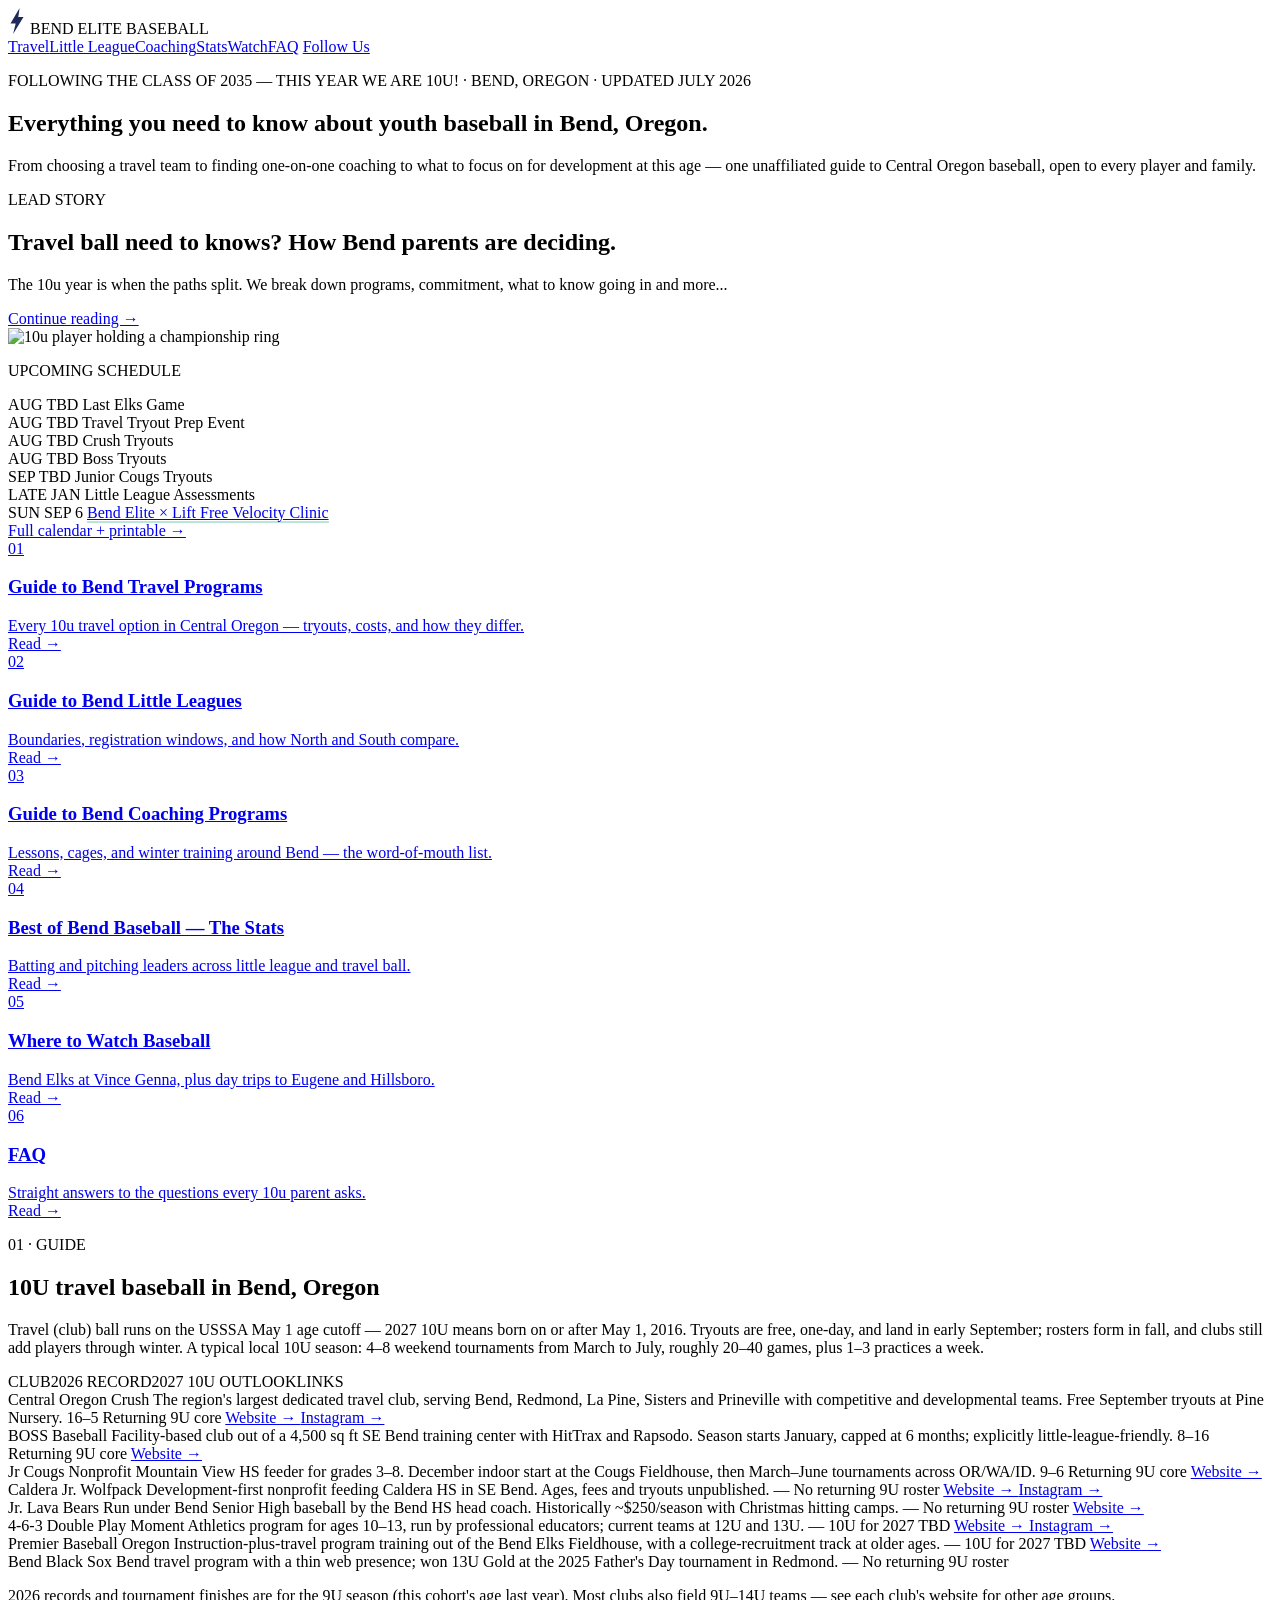
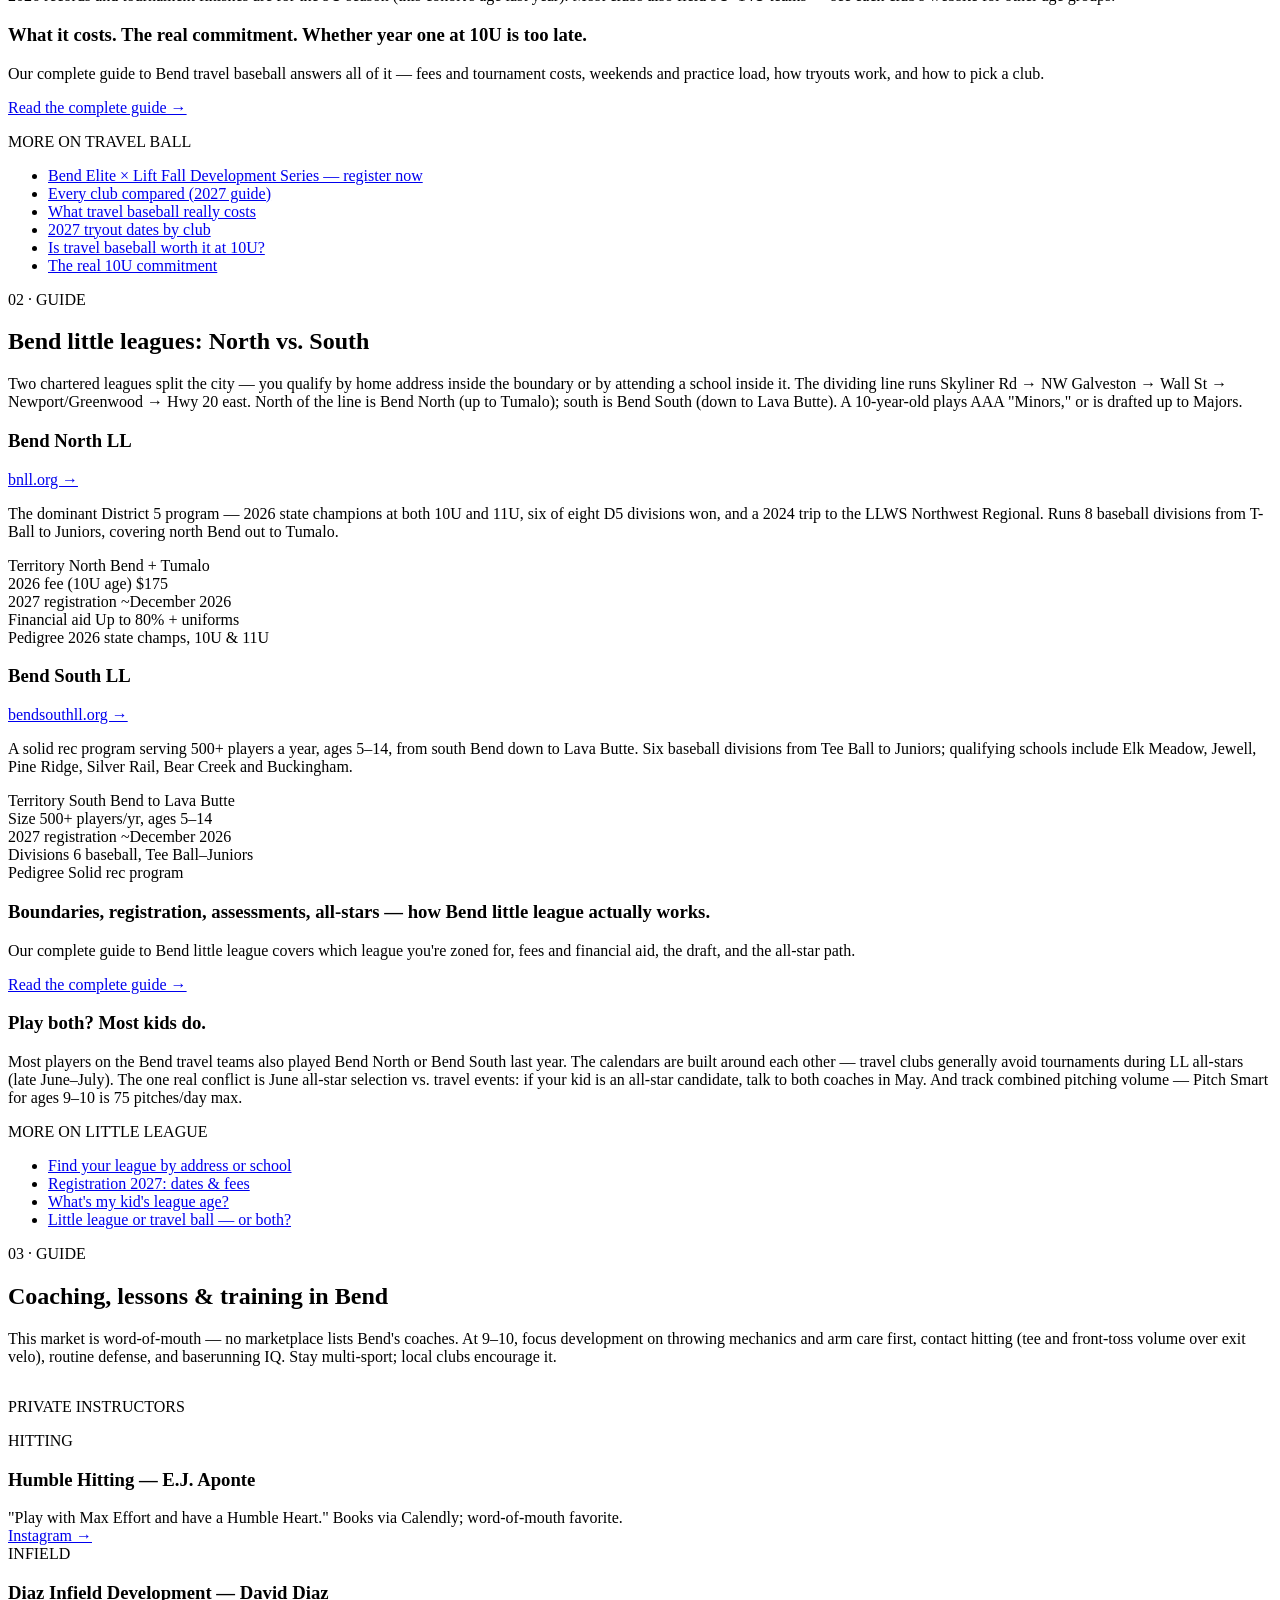
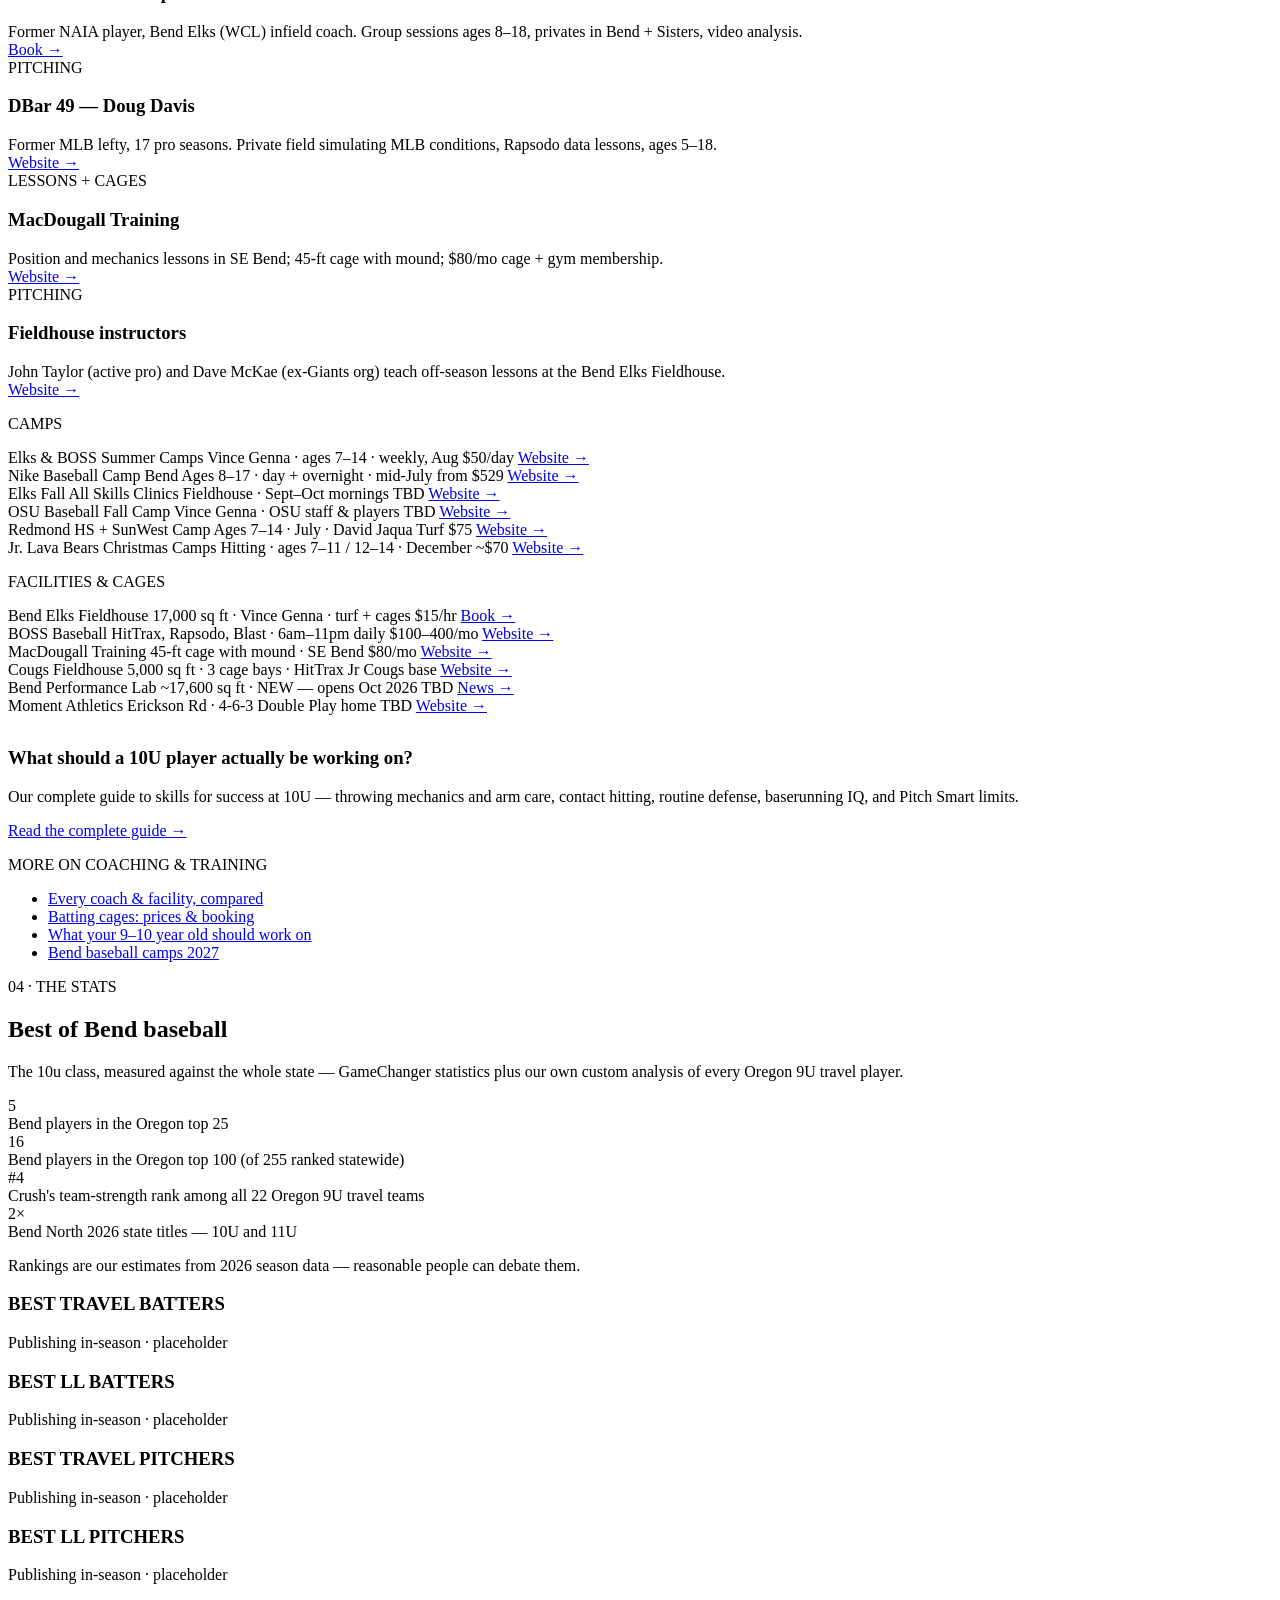
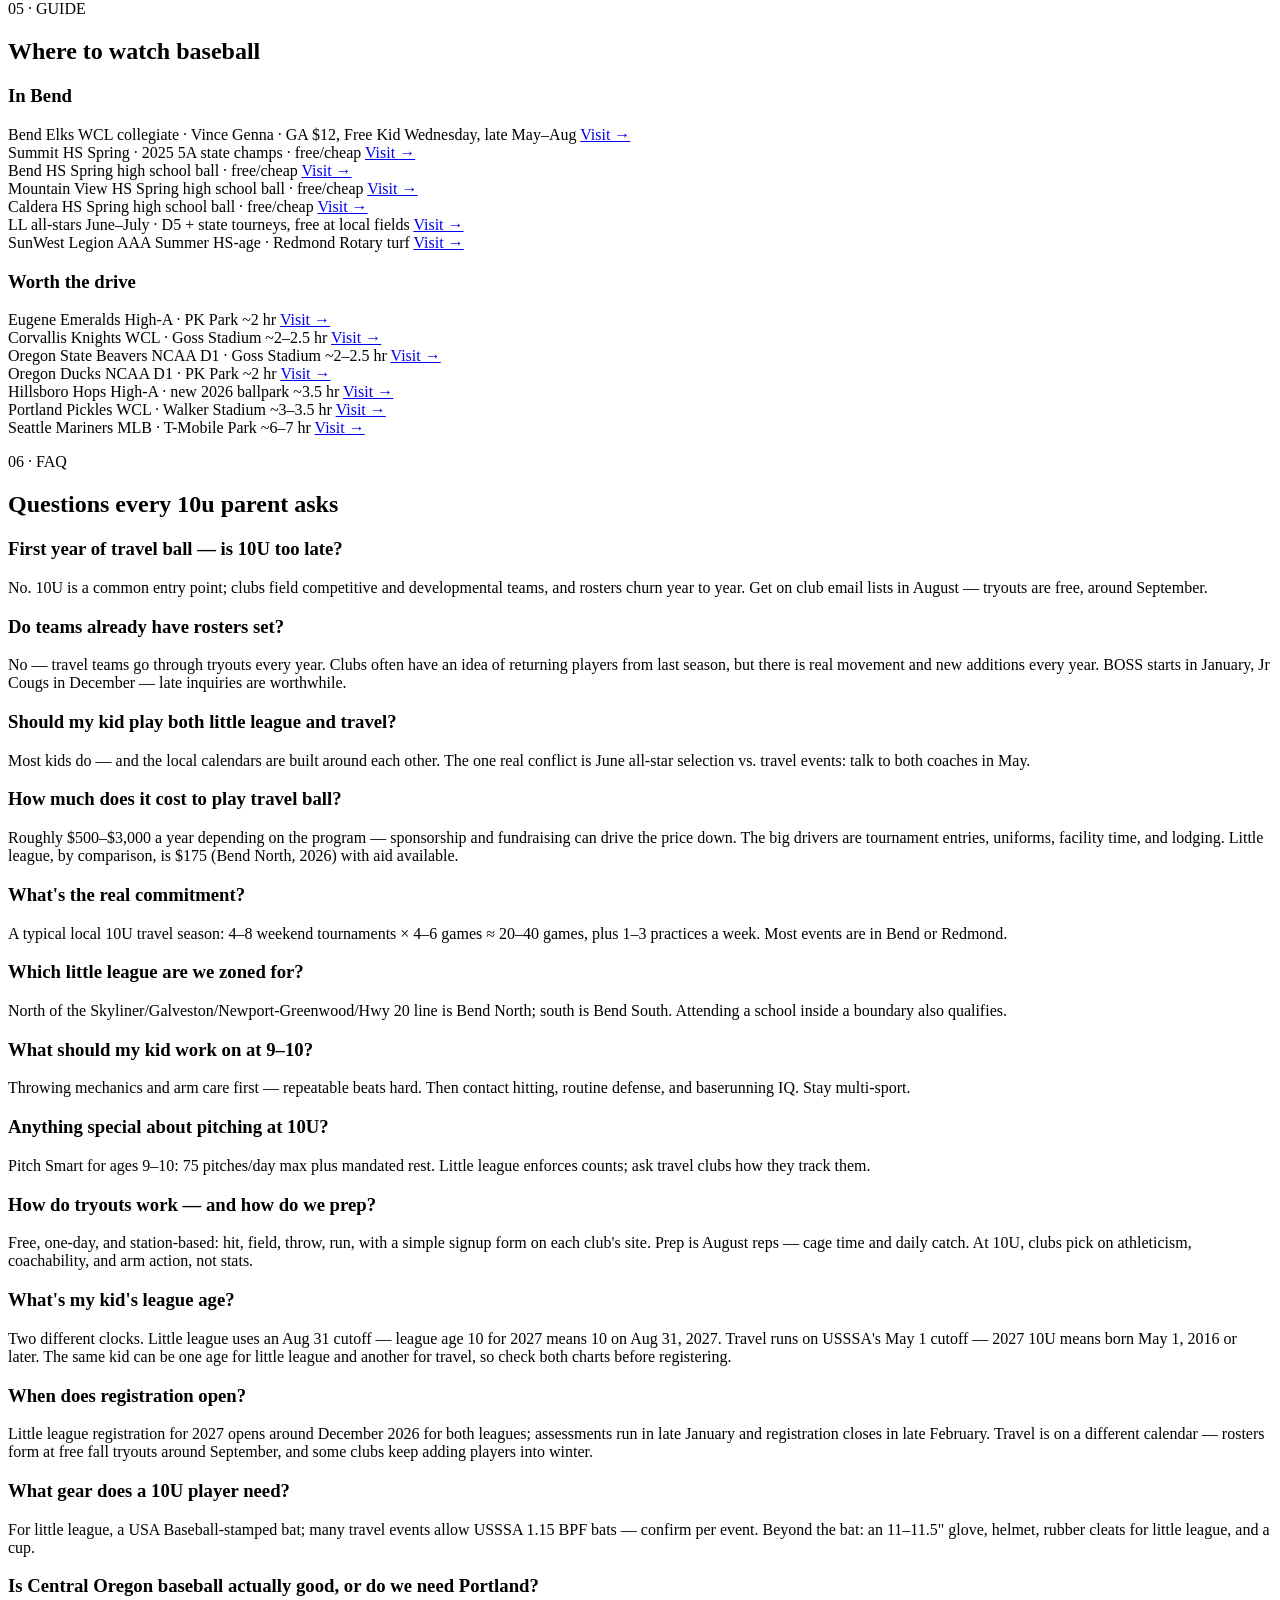
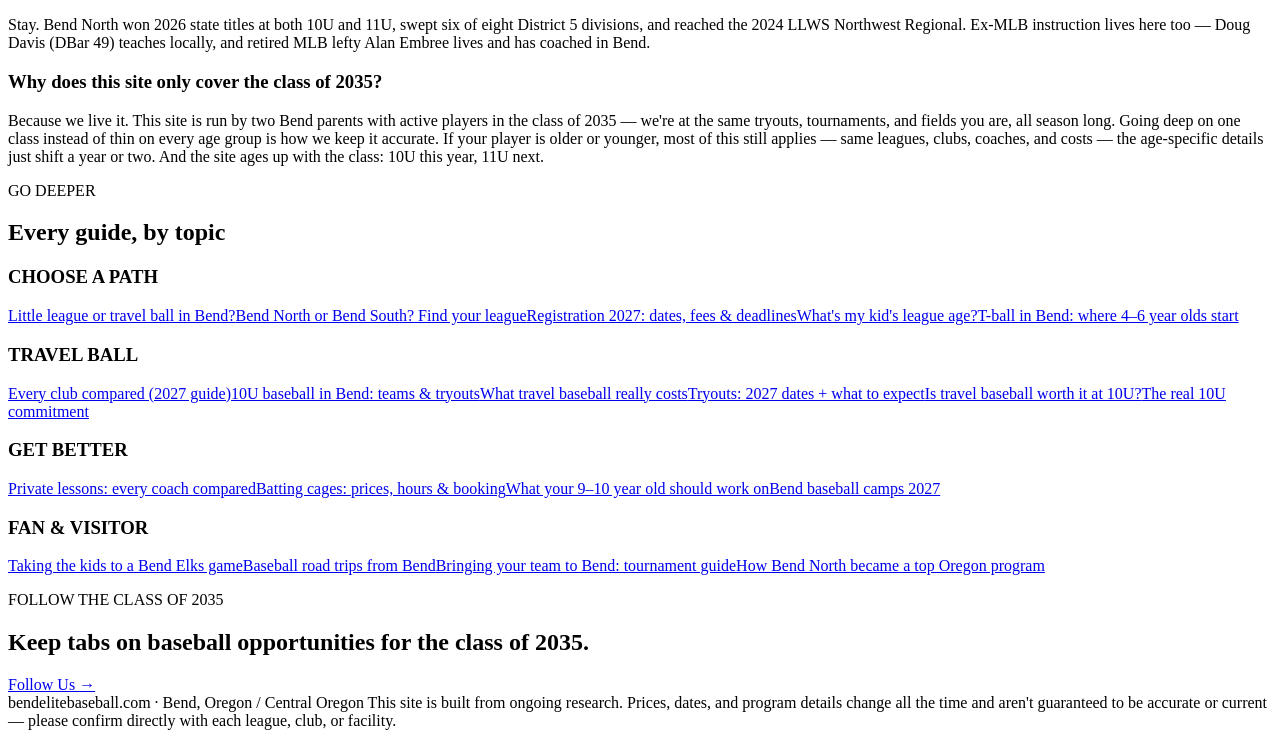
==== commit 818b35cb: "Rebrand to Bend Elite Baseball x Lift + coach photos" ====
--- a/index.html
+++ b/index.html
@@ -7,7 +7,7 @@
 </p> </section> <section class="lead-row"> <div class="lead-story"> <p class="lead-kicker">LEAD STORY</p> <div class="lead-grid"> <div> <h2>Travel ball need to knows? How Bend parents are deciding.</h2> <p class="lead-blurb">
 The 10u year is when the paths split. We break down programs, commitment, what to
                 know going in and more...
-</p> <a href="#travel" class="link-mint">Continue reading →</a> </div> <div class="lead-photo"> <img src="/bend-elite-baseball-review/images/jack.jpg" alt="10u player holding a championship ring"> </div> </div> </div> <aside class="schedule"> <p class="schedule-head">UPCOMING SCHEDULE</p> <div class="schedule-row"> <span class="schedule-date">AUG TBD</span> <span class="schedule-name">Last Elks Game</span> </div><div class="schedule-row"> <span class="schedule-date">AUG TBD</span> <span class="schedule-name">Travel Tryout Prep Event</span> </div><div class="schedule-row"> <span class="schedule-date">AUG TBD</span> <span class="schedule-name">Crush Tryouts</span> </div><div class="schedule-row"> <span class="schedule-date">AUG TBD</span> <span class="schedule-name">Boss Tryouts</span> </div><div class="schedule-row"> <span class="schedule-date">SEP TBD</span> <span class="schedule-name">Junior Cougs Tryouts</span> </div><div class="schedule-row"> <span class="schedule-date">LATE JAN</span> <span class="schedule-name">Little League Assessments</span> </div> <div class="schedule-row"> <span class="schedule-date">SUN SEP 6</span> <span class="schedule-name"> <a href="/bend-elite-baseball-review/lift-x-crush/" style="border-bottom:2px solid #b9e5da">Lift × Crush Free Velocity Clinic</a> </span> </div> <a href="#calendar" class="schedule-more">Full calendar + printable →</a> </aside> </section> <section class="guide-grid"> <a href="#travel" class="guide-cell"> <div class="guide-num">01</div> <h3>Guide to Bend Travel Programs</h3> <div class="guide-blurb">Every 10u travel option in Central Oregon — tryouts, costs, and how they differ.</div> <div class="guide-read">Read →</div> </a><a href="#littleleague" class="guide-cell"> <div class="guide-num">02</div> <h3>Guide to Bend Little Leagues</h3> <div class="guide-blurb">Boundaries, registration windows, and how North and South compare.</div> <div class="guide-read">Read →</div> </a><a href="#coaching" class="guide-cell"> <div class="guide-num">03</div> <h3>Guide to Bend Coaching Programs</h3> <div class="guide-blurb">Lessons, cages, and winter training around Bend — the word-of-mouth list.</div> <div class="guide-read">Read →</div> </a><a href="#stats" class="guide-cell"> <div class="guide-num">04</div> <h3>Best of Bend Baseball — The Stats</h3> <div class="guide-blurb">Batting and pitching leaders across little league and travel ball.</div> <div class="guide-read">Read →</div> </a><a href="#watch" class="guide-cell"> <div class="guide-num">05</div> <h3>Where to Watch Baseball</h3> <div class="guide-blurb">Bend Elks at Vince Genna, plus day trips to Eugene and Hillsboro.</div> <div class="guide-read">Read →</div> </a><a href="#faq" class="guide-cell"> <div class="guide-num">06</div> <h3>FAQ</h3> <div class="guide-blurb">Straight answers to the questions every 10u parent asks.</div> <div class="guide-read">Read →</div> </a> </section> <!-- ============ TRAVEL ============ --> <section id="travel" class="section"> <p class="section-kicker">01 · GUIDE</p> <h2>10U travel baseball in Bend, Oregon</h2> <p class="section-intro">
+</p> <a href="#travel" class="link-mint">Continue reading →</a> </div> <div class="lead-photo"> <img src="/bend-elite-baseball-review/images/jack.jpg" alt="10u player holding a championship ring"> </div> </div> </div> <aside class="schedule"> <p class="schedule-head">UPCOMING SCHEDULE</p> <div class="schedule-row"> <span class="schedule-date">AUG TBD</span> <span class="schedule-name">Last Elks Game</span> </div><div class="schedule-row"> <span class="schedule-date">AUG TBD</span> <span class="schedule-name">Travel Tryout Prep Event</span> </div><div class="schedule-row"> <span class="schedule-date">AUG TBD</span> <span class="schedule-name">Crush Tryouts</span> </div><div class="schedule-row"> <span class="schedule-date">AUG TBD</span> <span class="schedule-name">Boss Tryouts</span> </div><div class="schedule-row"> <span class="schedule-date">SEP TBD</span> <span class="schedule-name">Junior Cougs Tryouts</span> </div><div class="schedule-row"> <span class="schedule-date">LATE JAN</span> <span class="schedule-name">Little League Assessments</span> </div> <div class="schedule-row"> <span class="schedule-date">SUN SEP 6</span> <span class="schedule-name"> <a href="/bend-elite-baseball-review/lift-x-crush/" style="border-bottom:2px solid #b9e5da">Bend Elite × Lift Free Velocity Clinic</a> </span> </div> <a href="#calendar" class="schedule-more">Full calendar + printable →</a> </aside> </section> <section class="guide-grid"> <a href="#travel" class="guide-cell"> <div class="guide-num">01</div> <h3>Guide to Bend Travel Programs</h3> <div class="guide-blurb">Every 10u travel option in Central Oregon — tryouts, costs, and how they differ.</div> <div class="guide-read">Read →</div> </a><a href="#littleleague" class="guide-cell"> <div class="guide-num">02</div> <h3>Guide to Bend Little Leagues</h3> <div class="guide-blurb">Boundaries, registration windows, and how North and South compare.</div> <div class="guide-read">Read →</div> </a><a href="#coaching" class="guide-cell"> <div class="guide-num">03</div> <h3>Guide to Bend Coaching Programs</h3> <div class="guide-blurb">Lessons, cages, and winter training around Bend — the word-of-mouth list.</div> <div class="guide-read">Read →</div> </a><a href="#stats" class="guide-cell"> <div class="guide-num">04</div> <h3>Best of Bend Baseball — The Stats</h3> <div class="guide-blurb">Batting and pitching leaders across little league and travel ball.</div> <div class="guide-read">Read →</div> </a><a href="#watch" class="guide-cell"> <div class="guide-num">05</div> <h3>Where to Watch Baseball</h3> <div class="guide-blurb">Bend Elks at Vince Genna, plus day trips to Eugene and Hillsboro.</div> <div class="guide-read">Read →</div> </a><a href="#faq" class="guide-cell"> <div class="guide-num">06</div> <h3>FAQ</h3> <div class="guide-blurb">Straight answers to the questions every 10u parent asks.</div> <div class="guide-read">Read →</div> </a> </section> <!-- ============ TRAVEL ============ --> <section id="travel" class="section"> <p class="section-kicker">01 · GUIDE</p> <h2>10U travel baseball in Bend, Oregon</h2> <p class="section-intro">
 Travel (club) ball runs on the USSSA May 1 age cutoff — 2027 10U means born on or after
           May 1, 2016. Tryouts are free, one-day, and land in early September; rosters form in fall,
           and clubs still add players through winter. A typical local 10U season: 4–8 weekend
@@ -40,7 +40,7 @@
 Our complete guide to Bend travel baseball answers all of it — fees and tournament
               costs, weekends and practice load, how tryouts work, and how to pick a club.
 </p> </div> <a href="#subscribe" class="btn-navy">Read the complete guide →</a> </div> <div class="more-links"> <p class="more-links-head">MORE ON TRAVEL BALL</p> <ul> <li> <a href="/bend-elite-baseball-review/lift-x-crush/">
-Lift × Crush Fall Development Series — register now
+Bend Elite × Lift Fall Development Series — register now
 </a> </li> <li> <a href="#subscribe">Every club compared (2027 guide)</a> </li><li> <a href="#subscribe">What travel baseball really costs</a> </li><li> <a href="#subscribe">2027 tryout dates by club</a> </li><li> <a href="#subscribe">Is travel baseball worth it at 10U?</a> </li><li> <a href="#subscribe">The real 10U commitment</a> </li> </ul> </div> </section> <!-- ============ LITTLE LEAGUE ============ --> <section id="littleleague" class="section"> <p class="section-kicker">02 · GUIDE</p> <h2>Bend little leagues: North vs. South</h2> <p class="section-intro">
 Two chartered leagues split the city — you qualify by home address inside the boundary or
           by attending a school inside it. The dividing line runs Skyliner Rd → NW Galveston → Wall
